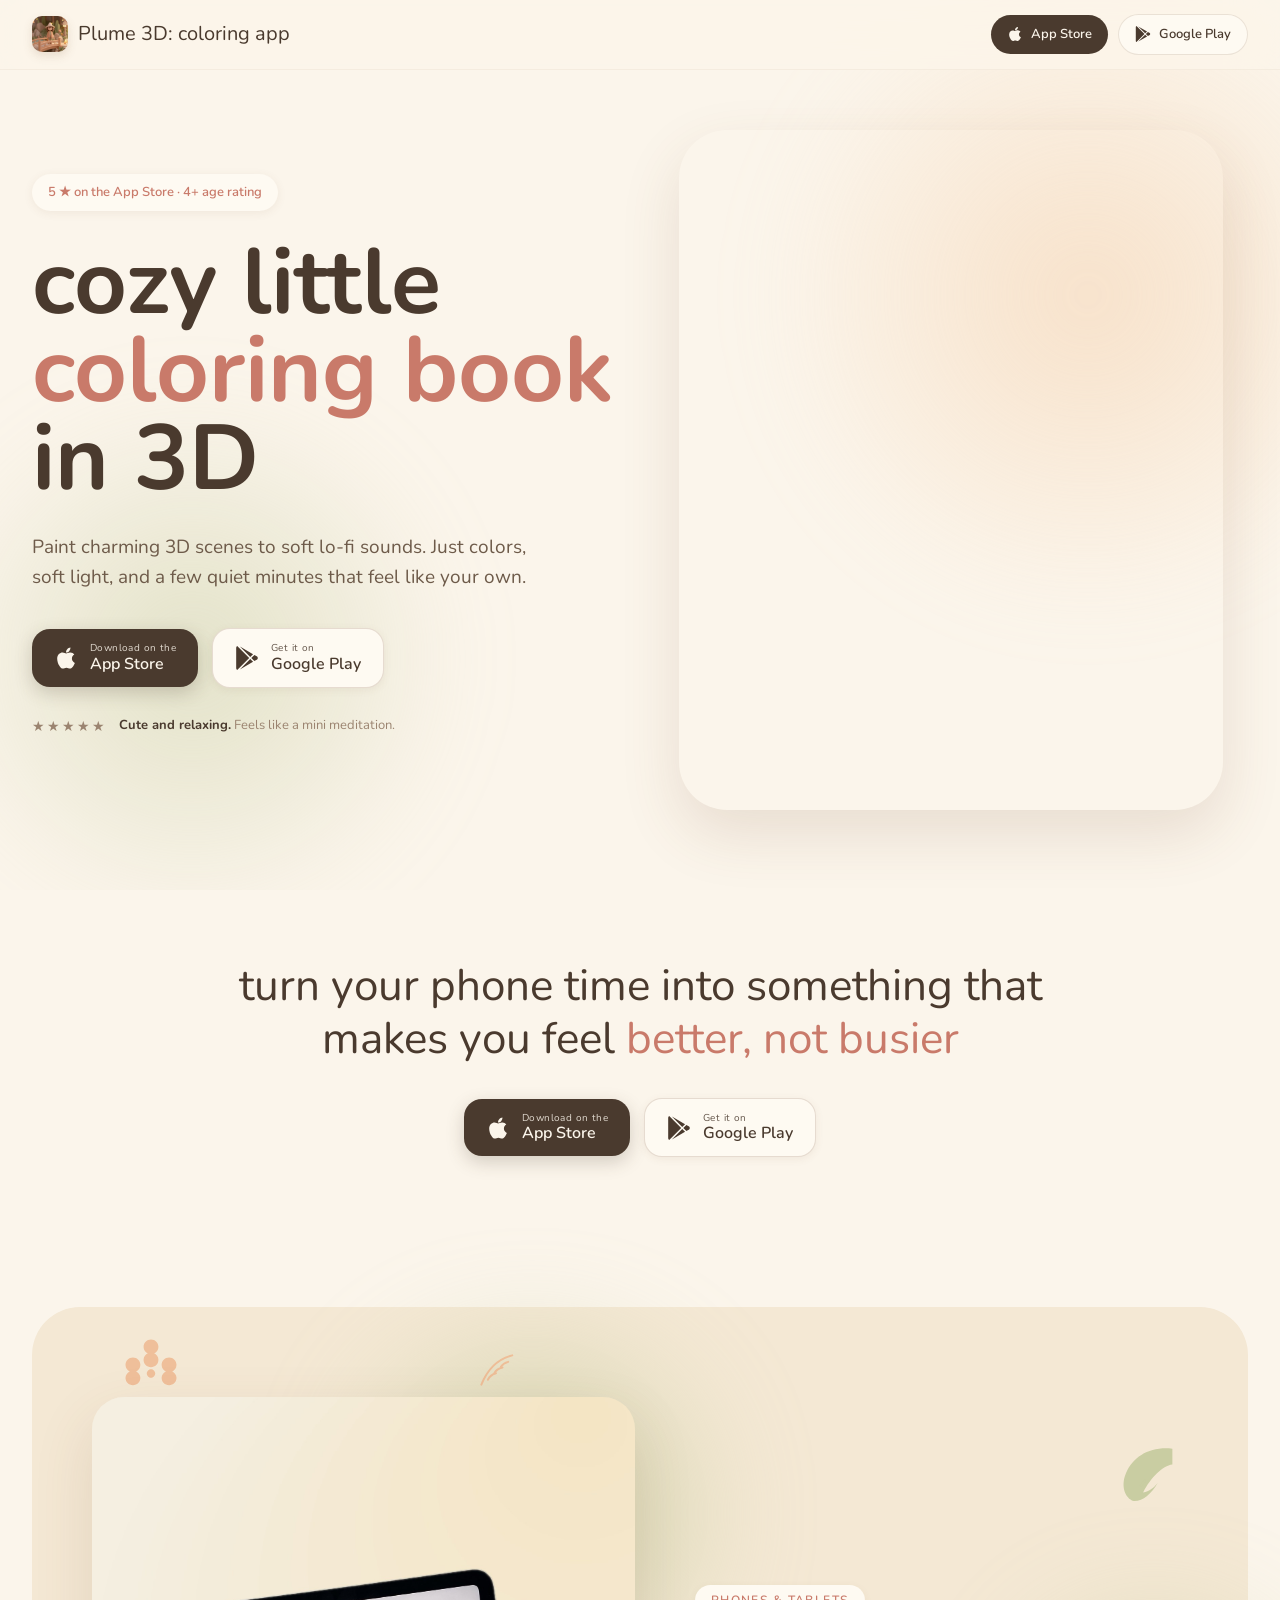
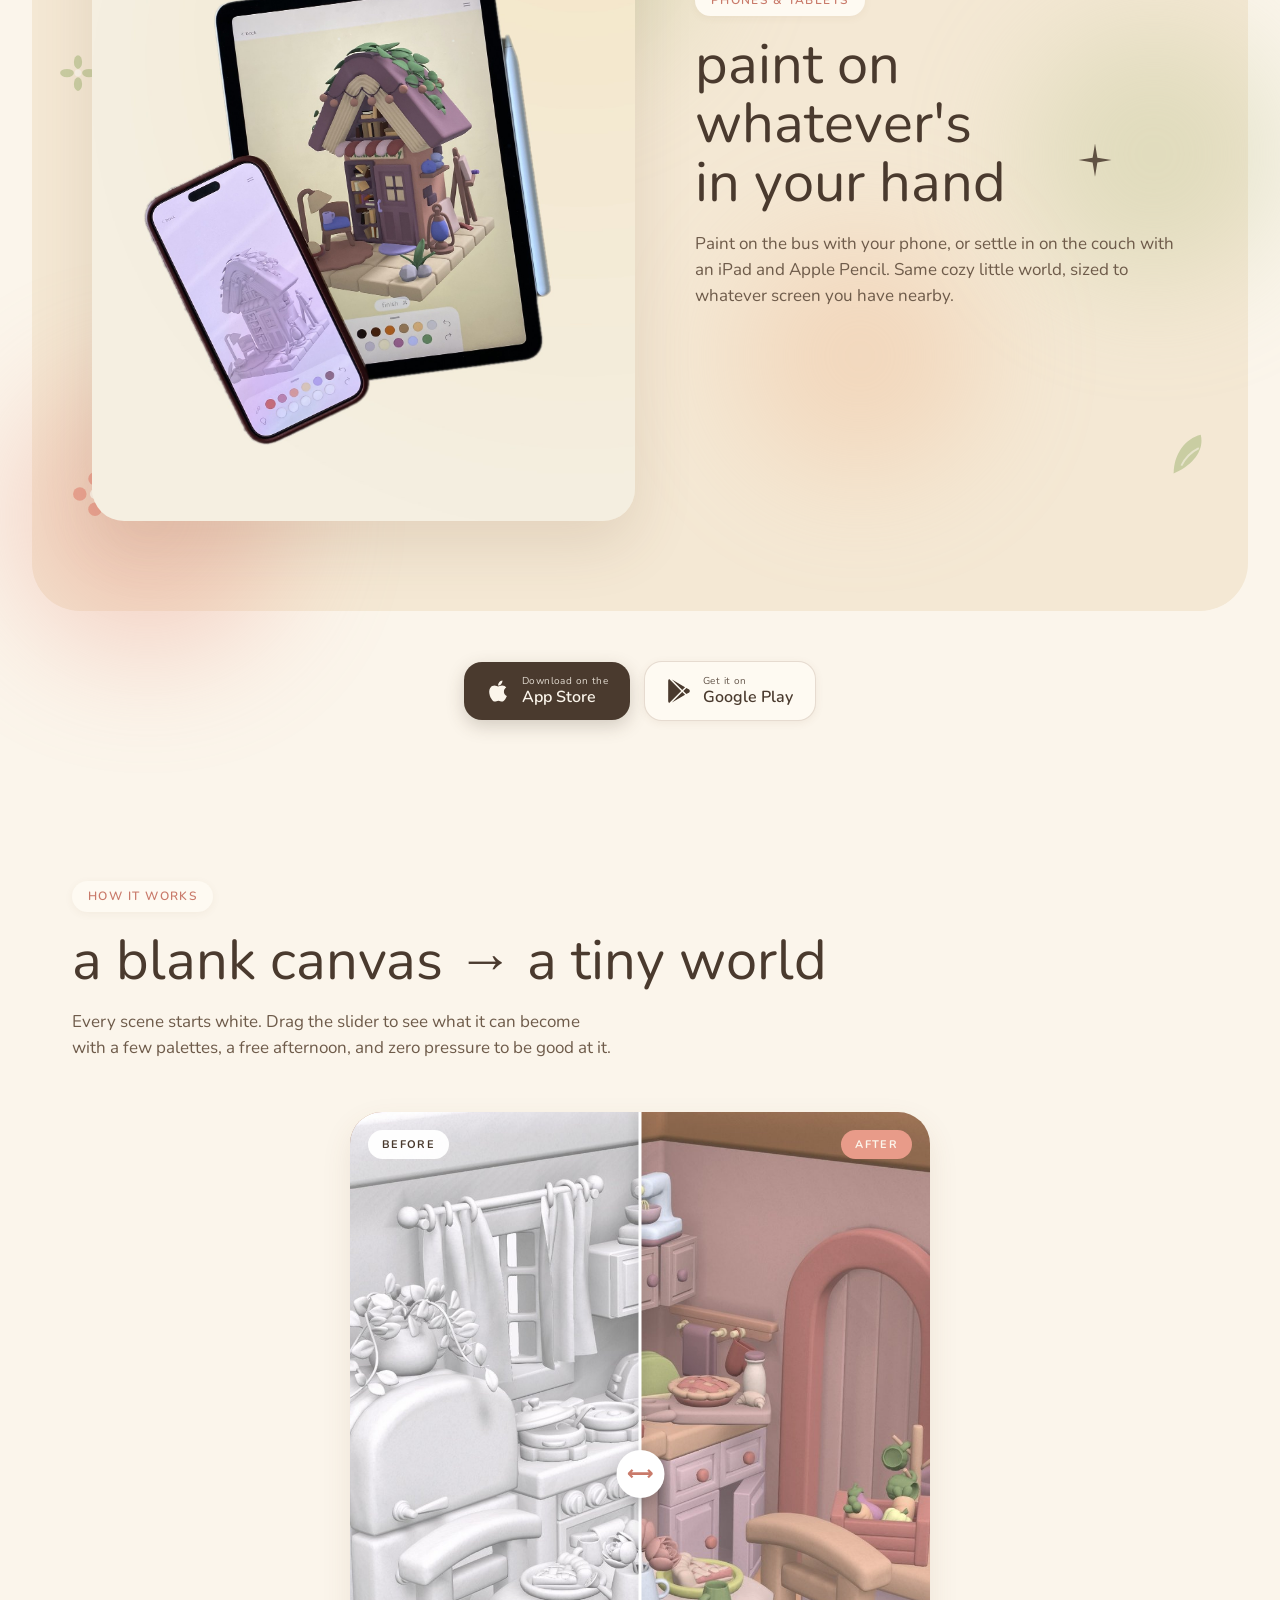
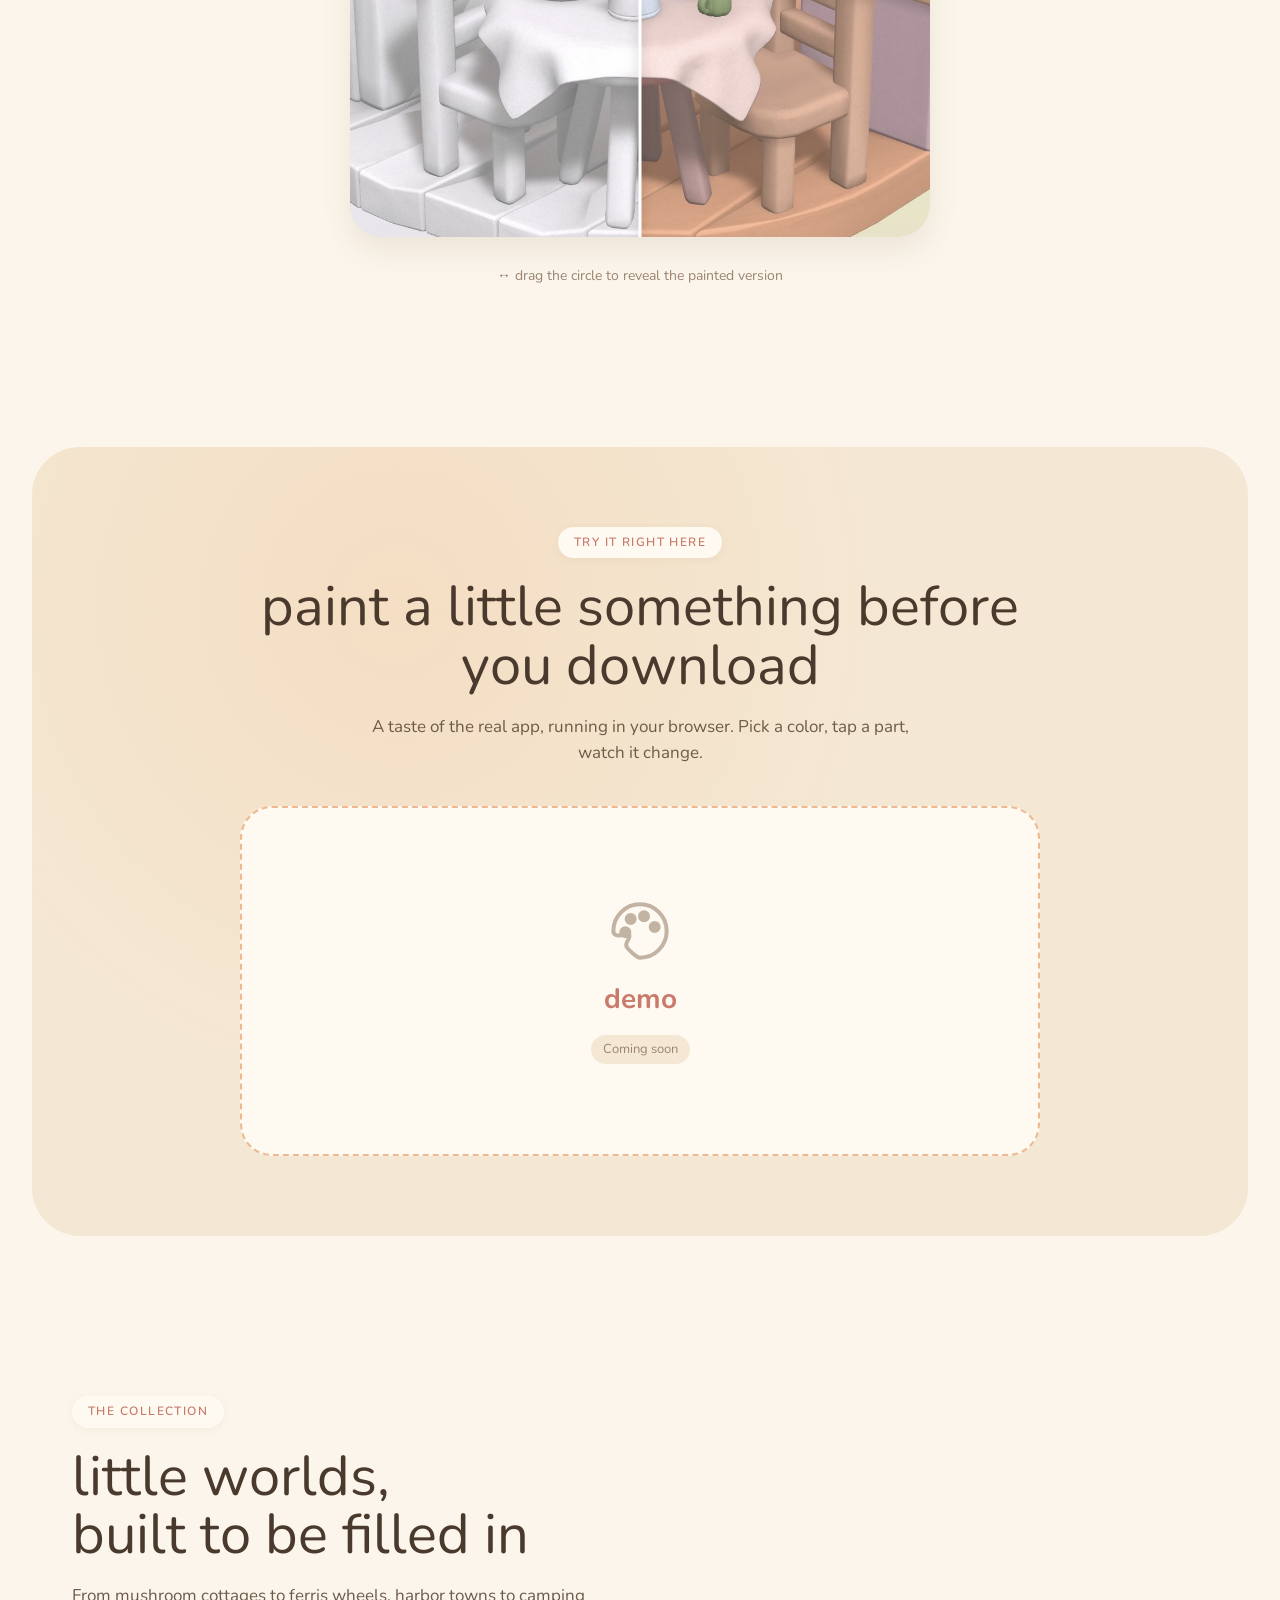
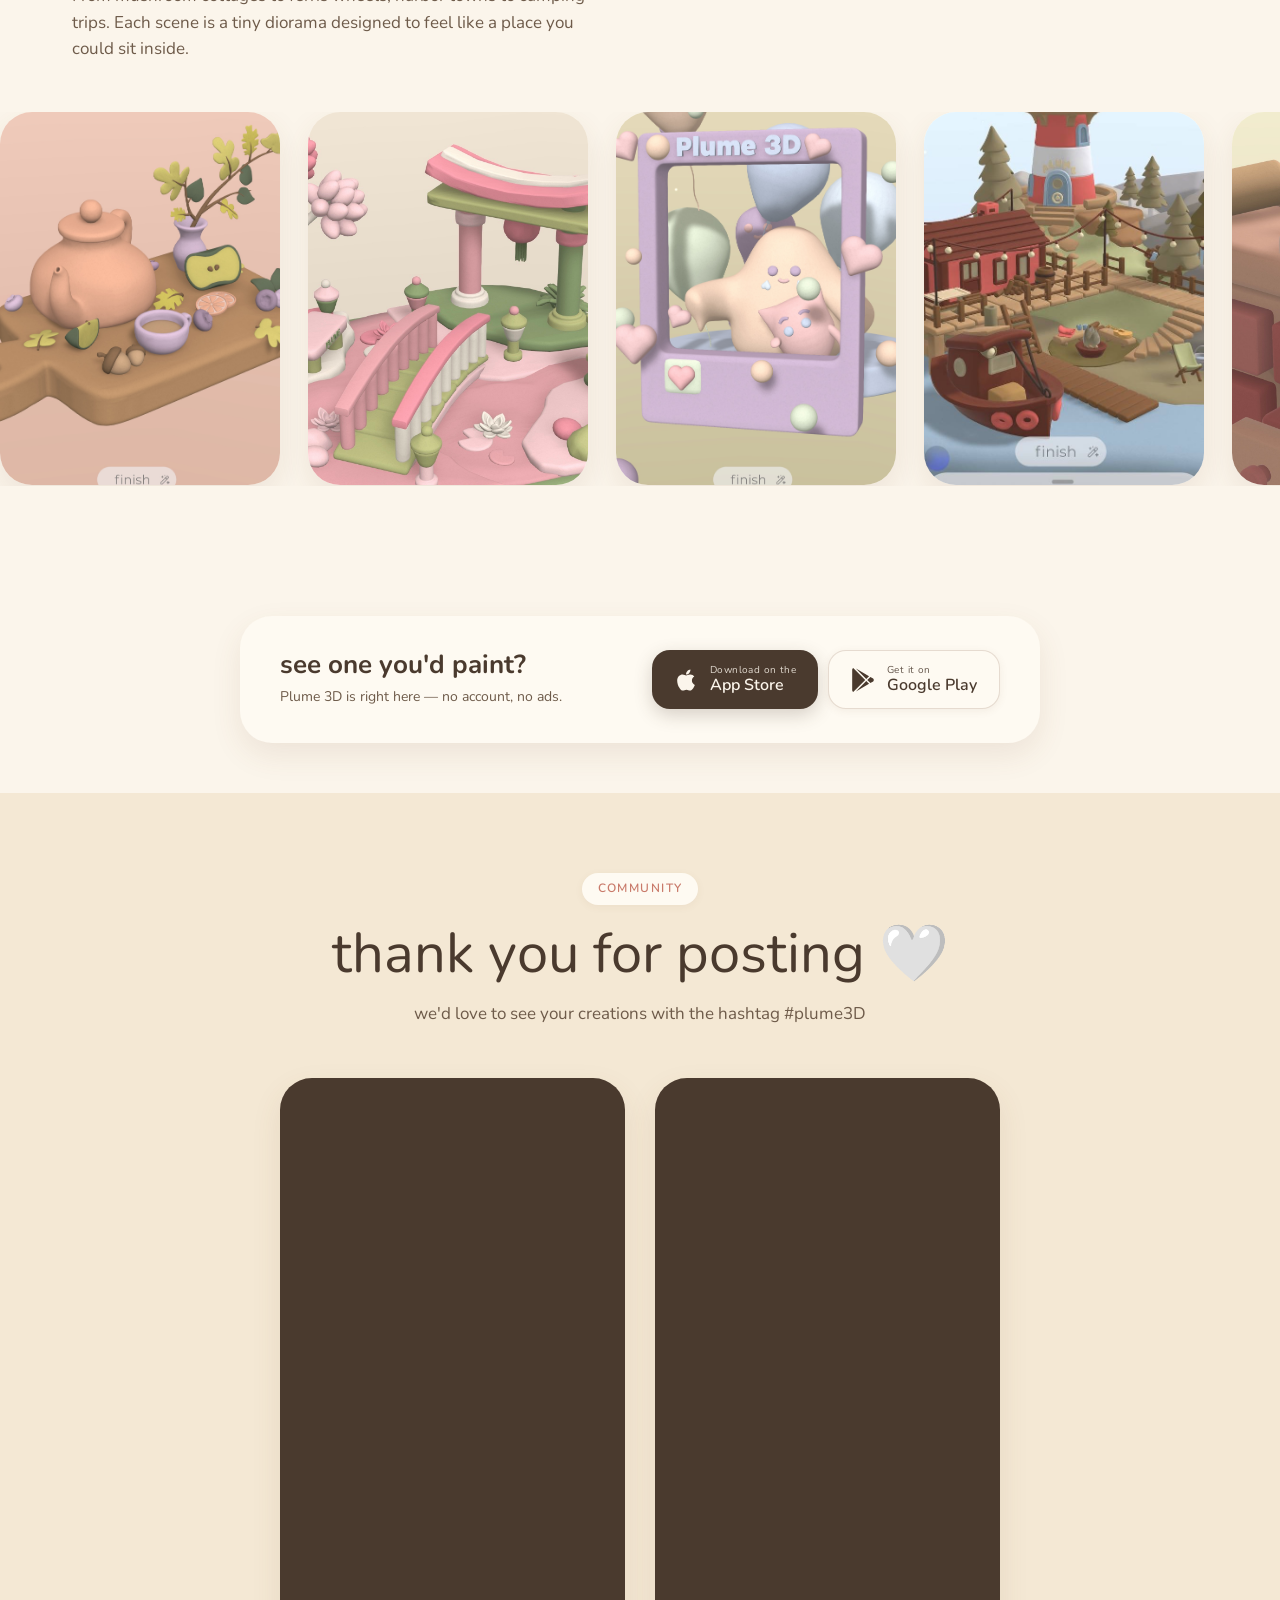
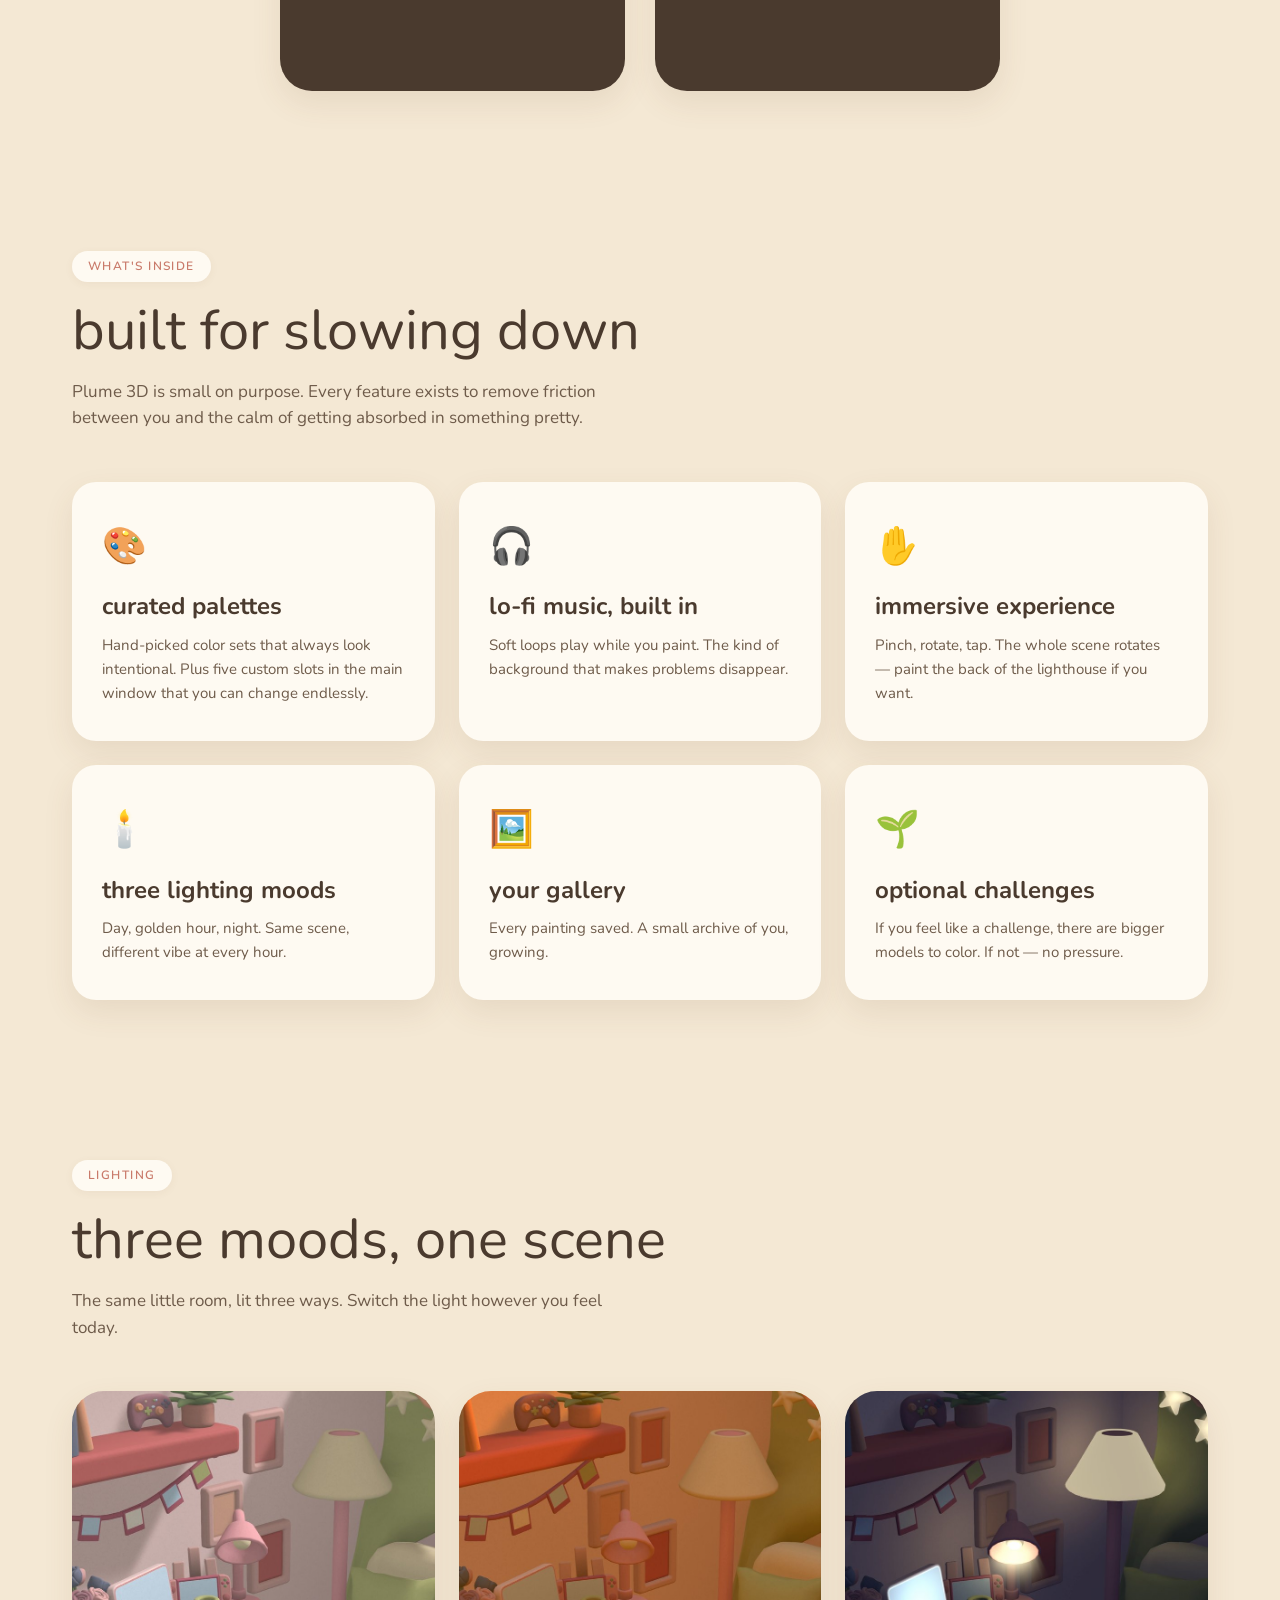
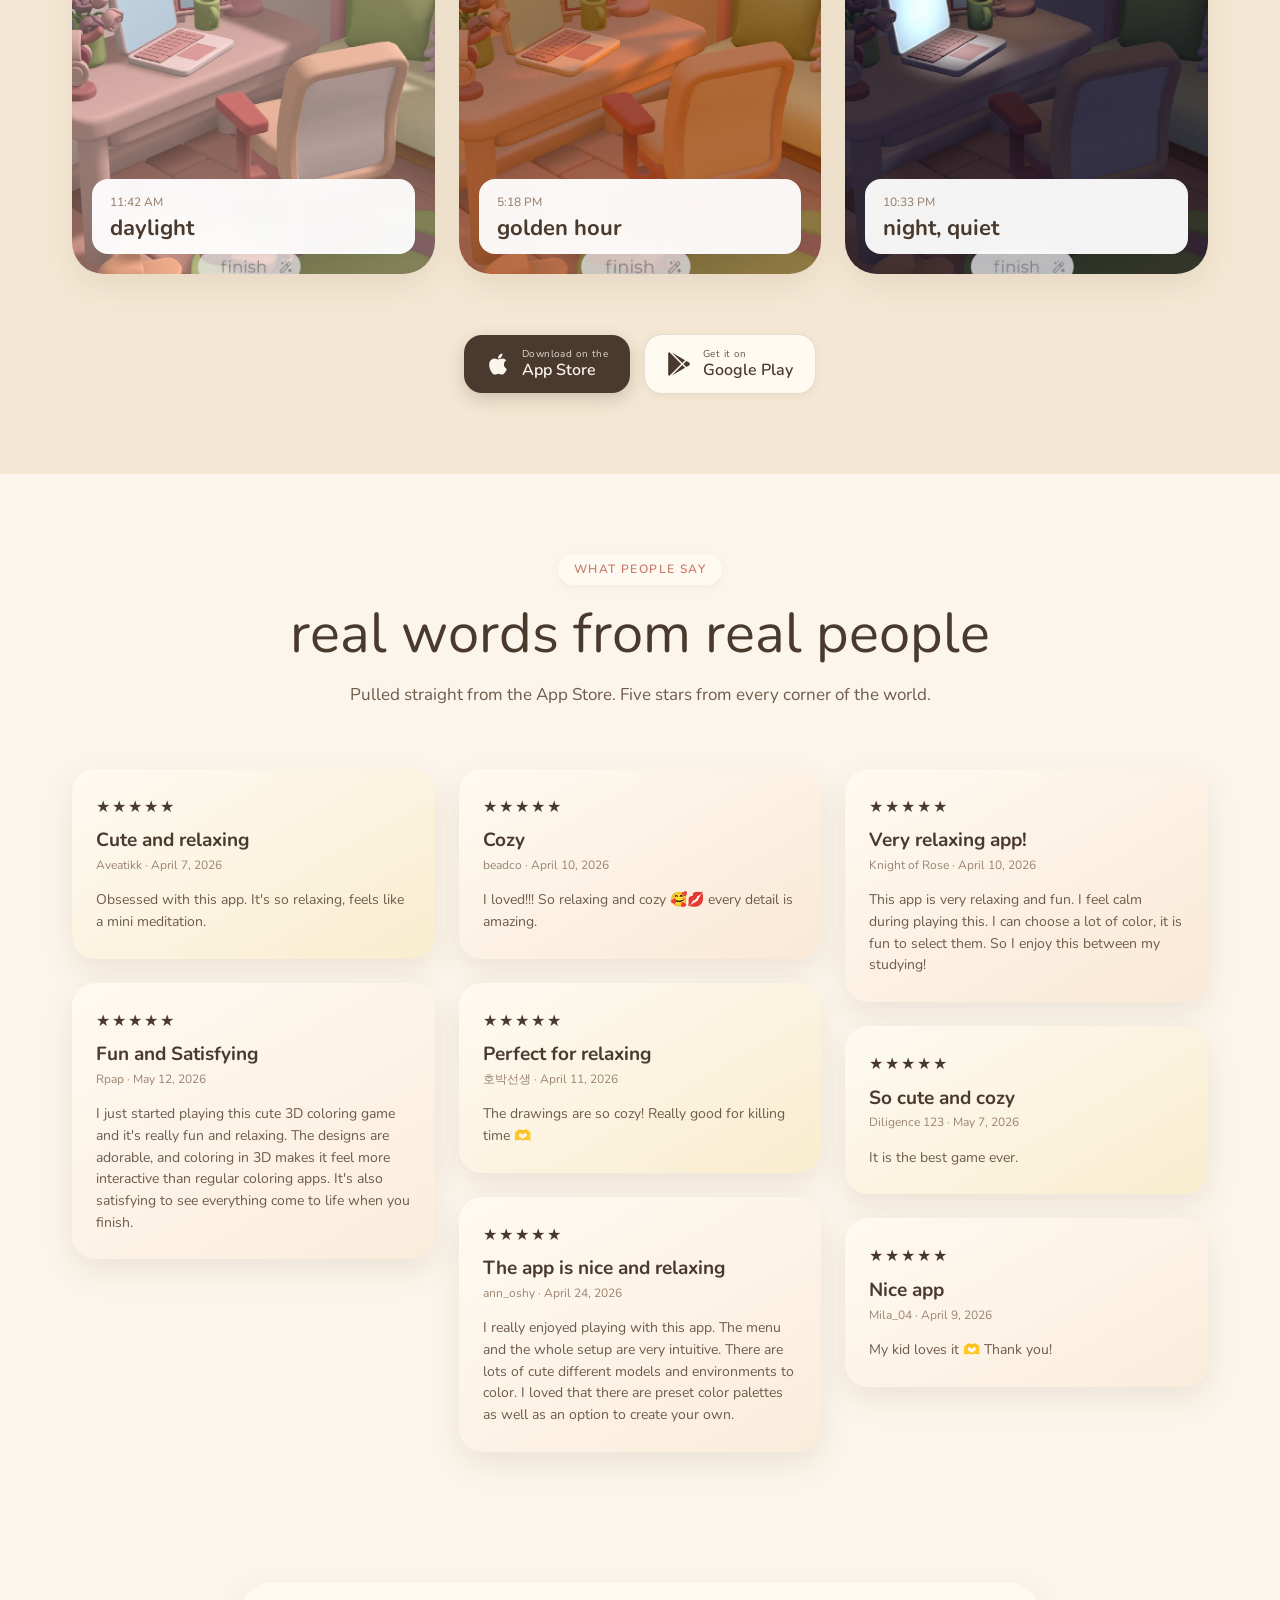
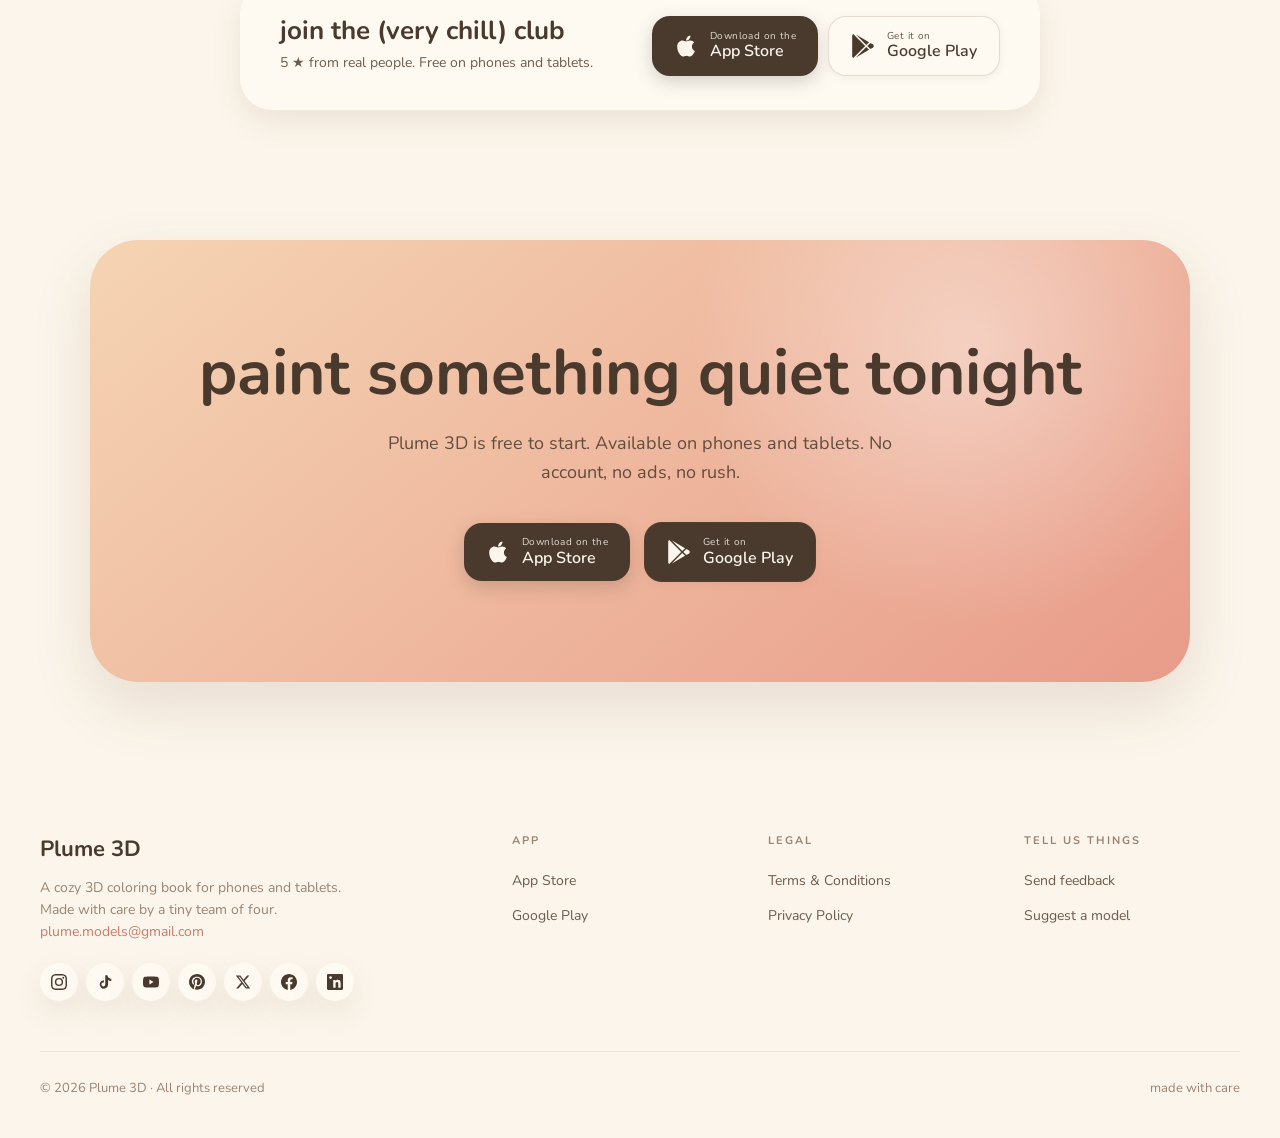
==== index.html @ 576a880d "Add files via upload first commit" ====
<!DOCTYPE html>
<html lang="en">
<head>
<meta charset="UTF-8">
<meta name="viewport" content="width=device-width, initial-scale=1.0">
<title>Plume 3D — a cozy 3D coloring book</title>
<meta name="description" content="A cozy coloring book where you paint charming 3D scenes to calming lo-fi sounds. On iPhone and iPad. No stress, just colors.">
<meta property="og:title" content="Plume 3D — a cozy 3D coloring book">
<meta property="og:description" content="Paint charming 3D scenes to calming lo-fi sounds. No stress, just colors.">
<meta property="og:image" content="images/hero-ipad-beach.jpg">
<link rel="icon" type="image/jpeg" href="images/app-icon.jpg">
<link rel="preconnect" href="https://fonts.googleapis.com">
<link rel="preconnect" href="https://fonts.gstatic.com" crossorigin>
<link href="https://fonts.googleapis.com/css2?family=Nunito:wght@300;400;500;600;700&display=swap" rel="stylesheet">
<style>
  /* ============================
     PLUME 3D — cozy, warm, soft
     ============================ */
  @font-face {
    font-family: 'PlumeFont';
    src: url('fonts/PlumeFont-Regular.woff2') format('woff2'),
         url('fonts/PlumeFont-Regular.otf') format('opentype');
    font-weight: normal;
    font-style: normal;
    font-display: swap;
  }

  :root {
    /* tone is cozy / warm / soft / never severe */
    --cream:       #FBF5EB;   /* page background */
    --cream-deep:  #F4E8D4;   /* section alt */
    --paper:       #FEFAF2;   /* card surface */
    --peach-soft:  #F5D4B3;   /* warm accent */
    --peach:       #EFB890;
    --rose:        #E89B89;   /* primary accent (replaces black) */
    --rose-deep:   #C97A6A;
    --sage:        #C2C99A;   /* sage green accent */
    --sage-deep:   #969E6E;
    --butter:      #F2DA9A;
    --lavender:    #D8C8E3;
    --ink-warm:    #4A3A2E;   /* primary text — warm brown, not black */
    --ink-soft:    #6E5B4A;   /* secondary text */
    --ink-muted:  #9B8470;    /* tertiary */
    --shadow:     0 12px 30px rgba(120, 80, 50, 0.10);
    --shadow-lg:  0 24px 60px rgba(120, 80, 50, 0.14);
    --radius-sm:  16px;
    --radius-md:  24px;
    --radius-lg:  32px;
    --radius-xl:  48px;
  }

  * { margin: 0; padding: 0; box-sizing: border-box; }
  html { scroll-behavior: smooth; }
  body {
    font-family: 'Nunito', -apple-system, sans-serif;
    background: var(--cream);
    color: var(--ink-warm);
    line-height: 1.6;
    font-weight: 400;
    overflow-x: hidden;
    -webkit-font-smoothing: antialiased;
  }
  a { color: inherit; }
  img { display: block; }

  /* Plume font for big display headlines only — it's a heavy, hand-drawn marker style.
     We do NOT use it for body text. */
  .plume-font {
    font-family: 'PlumeFont', 'Nunito', sans-serif;
    letter-spacing: 0.01em;
  }

  /* Section helpers */
  .container { max-width: 1200px; margin: 0 auto; padding: 0 32px; }
  .section { padding: 80px 0; position: relative; }
  .section-tag {
    display: inline-block;
    background: var(--paper);
    color: var(--rose-deep);
    padding: 6px 16px;
    border-radius: 100px;
    font-size: 12px;
    letter-spacing: 0.12em;
    text-transform: uppercase;
    font-weight: 600;
    margin-bottom: 20px;
    box-shadow: 0 2px 8px rgba(120, 80, 50, 0.06);
  }
  .section-title {
    font-family: 'PlumeFont', 'Nunito', sans-serif;
    font-weight: normal;
    font-size: clamp(34px, 4.6vw, 56px);
    line-height: 1.05;
    color: var(--ink-warm);
    margin-bottom: 18px;
    max-width: 760px;
  }
  .section-body {
    font-size: 17px;
    color: var(--ink-soft);
    max-width: 540px;
    line-height: 1.55;
  }
  .section-head { margin-bottom: 50px; }

  /* ============================
     NAVBAR — small, soft, friendly
     ============================ */
  nav {
    position: fixed; top: 0; left: 0; right: 0;
    z-index: 100;
    padding: 14px 32px;
    display: flex; justify-content: space-between; align-items: center;
    backdrop-filter: blur(24px) saturate(150%);
    -webkit-backdrop-filter: blur(24px) saturate(150%);
    background: rgba(251, 245, 235, 0.78);
    border-bottom: 1px solid rgba(120, 80, 50, 0.06);
  }
  .logo {
    display: flex; align-items: center; gap: 10px;
    text-decoration: none;
    color: var(--ink-warm);
  }
  .logo-icon {
    width: 36px; height: 36px;
    border-radius: 10px;
    overflow: hidden;
    box-shadow: 0 4px 10px rgba(120, 80, 50, 0.15);
    flex-shrink: 0;
  }
  .logo-icon img { width: 100%; height: 100%; object-fit: cover; }
  .logo-text {
    font-family: 'PlumeFont', 'Nunito', sans-serif;
    font-size: 20px;
    line-height: 1;
  }
  .nav-stores {
    display: flex; gap: 10px; align-items: center;
  }
  .nav-store {
    display: flex; align-items: center; gap: 8px;
    padding: 9px 16px;
    border-radius: 100px;
    text-decoration: none;
    font-size: 13px;
    font-weight: 600;
    transition: transform 0.2s, box-shadow 0.2s;
  }
  .nav-store svg { width: 16px; height: 16px; flex-shrink: 0; }
  .nav-store-apple {
    background: var(--ink-warm);
    color: var(--cream);
  }
  .nav-store-apple:hover { transform: translateY(-1px); box-shadow: 0 6px 16px rgba(74, 58, 46, 0.25); }
  .nav-store-google {
    background: var(--paper);
    color: var(--ink-warm);
    border: 1px solid rgba(120, 80, 50, 0.15);
  }
  .nav-store-google:hover { transform: translateY(-1px); box-shadow: 0 6px 16px rgba(120, 80, 50, 0.18); }
  @media (max-width: 700px) {
    .nav-store span { display: none; }
    .nav-store { padding: 9px 12px; }
  }

  /* ============================
     HERO — lifestyle photo + video + tagline
     ============================ */
  .hero {
    padding: 130px 32px 80px;
    position: relative;
    overflow: hidden;
  }
  .hero::before {
    content: '';
    position: absolute;
    top: -10%; right: -15%;
    width: 60%; aspect-ratio: 1;
    background: radial-gradient(circle, var(--peach-soft) 0%, transparent 60%);
    filter: blur(40px);
    z-index: 0;
    opacity: 0.6;
  }
  .hero::after {
    content: '';
    position: absolute;
    bottom: -10%; left: -10%;
    width: 50%; aspect-ratio: 1;
    background: radial-gradient(circle, rgba(194, 201, 154, 0.45) 0%, transparent 60%);
    filter: blur(40px);
    z-index: 0;
  }
  .hero-grid {
    max-width: 1280px;
    margin: 0 auto;
    display: grid;
    grid-template-columns: 1.05fr 1fr;
    gap: 50px;
    align-items: center;
    position: relative;
    z-index: 2;
  }
  .hero-eyebrow {
    display: inline-flex; align-items: center; gap: 8px;
    background: var(--paper);
    padding: 8px 16px;
    border-radius: 100px;
    font-size: 13px;
    font-weight: 600;
    color: var(--rose-deep);
    margin-bottom: 28px;
    box-shadow: 0 2px 10px rgba(120, 80, 50, 0.08);
  }
  .hero-eyebrow .dot {
    width: 7px; height: 7px;
    background: var(--sage);
    border-radius: 50%;
    animation: pulse 2s ease-in-out infinite;
  }
  @keyframes pulse {
    0%, 100% { transform: scale(1); opacity: 1; }
    50% { transform: scale(1.4); opacity: 0.5; }
  }

  h1.hero-title {
    font-family: 'PlumeFont', 'Nunito', sans-serif;
    font-size: clamp(48px, 7.5vw, 92px);
    line-height: 0.96;
    color: var(--ink-warm);
    margin-bottom: 28px;
  }
  h1.hero-title .accent {
    color: var(--rose-deep);
  }

  .hero-sub {
    font-size: 19px;
    line-height: 1.6;
    color: var(--ink-soft);
    max-width: 500px;
    margin-bottom: 36px;
  }

  .cta-row {
    display: flex;
    gap: 14px;
    flex-wrap: wrap;
    align-items: center;
  }
  .btn-store {
    display: inline-flex; align-items: center; gap: 12px;
    background: var(--ink-warm);
    color: var(--cream);
    padding: 14px 22px;
    border-radius: 18px;
    text-decoration: none;
    transition: transform 0.2s, box-shadow 0.2s;
    box-shadow: 0 6px 18px rgba(74, 58, 46, 0.22);
  }
  .btn-store:hover { transform: translateY(-2px); box-shadow: 0 10px 24px rgba(74, 58, 46, 0.3); }
  .btn-store.btn-store-google {
    background: var(--paper);
    color: var(--ink-warm);
    border: 1px solid rgba(120, 80, 50, 0.18);
    box-shadow: 0 2px 8px rgba(120, 80, 50, 0.08);
  }
  .btn-store.btn-store-google:hover { box-shadow: 0 10px 24px rgba(120, 80, 50, 0.18); }



  .btn-store svg { width: 24px; height: 24px; flex-shrink: 0; }
  .btn-store-text { display: flex; flex-direction: column; line-height: 1.15; text-align: left; }
  .btn-store-text small { font-size: 10px; opacity: 0.85; letter-spacing: 0.04em; }
  .btn-store-text strong { font-size: 16px; font-weight: 600; }

  .hero-reviews-rotator {
    margin-top: 28px;
    position: relative;
    min-height: 50px;
  }
  .hero-review-slide {
    position: absolute;
    top: 0; left: 0; right: 0;
    display: flex; gap: 12px; align-items: flex-start; flex-wrap: wrap;
    font-size: 13px;
    color: var(--ink-muted);
    line-height: 1.5;
    opacity: 0;
    transform: translateY(8px);
    transition: opacity 0.6s ease, transform 0.6s ease;
    pointer-events: none;
  }
  .hero-review-slide.active {
    opacity: 1;
    transform: translateY(0);
    pointer-events: auto;
  }
  .hero-stars { color: var(--peach-deep); font-size: 14px; letter-spacing: 2px; flex-shrink: 0; }
  .hero-review-slide strong { color: var(--ink-warm); }

  /* Hero visual — full video */
  .hero-visual {
    position: relative;
    aspect-ratio: 4/5;
    max-height: 680px;
    border-radius: var(--radius-xl);
    overflow: hidden;
    box-shadow: var(--shadow-lg);
    animation: float-soft 6s ease-in-out infinite;
  }
  .hero-visual img,
  .hero-visual video.hero-video-main {
    width: 100%; height: 100%;
    object-fit: cover;
    display: block;
  }
  @keyframes float-soft {
    0%, 100% { transform: translateY(0) rotate(0deg); }
    50% { transform: translateY(-8px) rotate(-0.4deg); }
  }

  /* Floating video badge over hero */
  .hero-video-float {
    position: absolute;
    bottom: -40px;
    left: -50px;
    width: 200px;
    aspect-ratio: 9/16;
    border-radius: 32px;
    overflow: hidden;
    box-shadow: var(--shadow-lg), 0 0 0 8px var(--cream);
    background: var(--ink-warm);
    z-index: 3;
    animation: float-soft 7s ease-in-out infinite reverse;
  }
  .hero-video-float video {
    width: 100%; height: 100%;
    object-fit: cover;
  }
  .hero-video-tag {
    position: absolute;
    top: -20px; right: -20px;
    background: var(--rose);
    color: var(--cream);
    padding: 8px 14px;
    border-radius: 100px;
    font-size: 11px;
    font-weight: 700;
    letter-spacing: 0.08em;
    text-transform: uppercase;
    z-index: 4;
    box-shadow: 0 6px 16px rgba(232, 155, 137, 0.4);
    animation: wiggle 4s ease-in-out infinite;
  }
  @keyframes wiggle {
    0%, 100% { transform: rotate(-3deg); }
    50% { transform: rotate(3deg); }
  }

  /* ============================
     TAGLINE STRIP — soft pill
     ============================ */
  .tagline-strip {
    padding: 70px 32px;
    text-align: center;
    background: var(--cream);
  }
  .tagline-strip p {
    font-family: 'PlumeFont', 'Nunito', sans-serif;
    font-size: clamp(26px, 3.6vw, 44px);
    line-height: 1.2;
    max-width: 950px;
    margin: 0 auto;
    color: var(--ink-warm);
  }
  .tagline-strip p .accent { color: var(--rose-deep); }

  /* ============================
     LIFESTYLE / Two devices section
     ============================ */
  .devices {
    background: var(--cream-deep);
    border-radius: var(--radius-xl);
    margin: 0 32px;
    padding: 90px 60px;
    display: grid;
    grid-template-columns: 1.1fr 1fr;
    gap: 60px;
    align-items: center;
    position: relative;
    overflow: visible;
  }
  .devices-photo { aspect-ratio: 3/4; border-radius: var(--radius-lg); overflow: hidden; box-shadow: var(--shadow-lg); position: relative; z-index: 2; }
  .devices-photo img { width: 100%; height: 100%; object-fit: cover; }
  /* Text column also above blobs */
  .devices > div:not(.devices-photo) { position: relative; z-index: 2; }
  /* Decorative doodles around the devices section */
  .devices-section { position: relative; }
  .doodle {
    position: absolute;
    pointer-events: none;
    z-index: 1;
    opacity: 0.85;
  }
  /* SVG doodles — slightly bigger now */
  .doodle-flower-1 { top: 24px; left: 7%; width: 68px; color: var(--peach); animation: float-soft 6s ease-in-out infinite; }
  .doodle-leaf-1 { top: 14%; right: 5%; width: 78px; color: var(--sage); animation: float-soft 7s ease-in-out infinite reverse; }
  .doodle-flower-2 { bottom: 10%; left: 3%; width: 54px; color: var(--rose); animation: float-soft 8s ease-in-out infinite; }
  .doodle-sparkle-1 { top: 48%; right: 11%; width: 38px; color: var(--peach-deep); animation: float-soft 5s ease-in-out infinite; }
  .doodle-leaf-2 { bottom: 14%; right: 2%; width: 62px; color: var(--sage); animation: float-soft 6.5s ease-in-out infinite reverse; }
  /* Extra doodles */
  .doodle-sparkle-2 { top: 70%; left: 16%; width: 30px; color: var(--rose-deep); animation: float-soft 6.5s ease-in-out infinite reverse; }
  .doodle-flower-3 { top: 38%; left: 2%; width: 44px; color: var(--sage); animation: float-soft 7.5s ease-in-out infinite; }
  .doodle-leaf-3 { top: 4%; left: 36%; width: 52px; color: var(--peach); animation: float-soft 8.5s ease-in-out infinite reverse; }
  /* Soft blurred color blobs — sage + terracotta */
  .blob {
    position: absolute;
    pointer-events: none;
    z-index: 0;
    border-radius: 50%;
    filter: blur(60px);
    opacity: 0.45;
  }
  .blob-sage-1 { top: 5%; left: 28%; width: 320px; height: 320px; background: var(--sage); opacity: 0.5; }
  .blob-terracotta-1 { bottom: -5%; left: -2%; width: 280px; height: 280px; background: var(--rose); opacity: 0.4; }
  .blob-sage-2 { top: 35%; right: -3%; width: 260px; height: 260px; background: var(--sage); opacity: 0.4; }
  .blob-peach-1 { bottom: 15%; right: 22%; width: 240px; height: 240px; background: var(--peach); opacity: 0.35; }
  @media (max-width: 700px) {
    .doodle-flower-1 { width: 42px; }
    .doodle-leaf-1 { width: 50px; }
    .doodle-flower-2 { width: 34px; }
    .doodle-sparkle-1 { width: 26px; }
    .doodle-leaf-2 { width: 40px; }
    .doodle-sparkle-2, .doodle-flower-3, .doodle-leaf-3 { width: 30px; }
    .blob { filter: blur(40px); }
    .blob-sage-1, .blob-terracotta-1, .blob-sage-2, .blob-peach-1 { width: 180px; height: 180px; }
  }

  /* ============================
     BEFORE / AFTER slider
     ============================ */
  .ba-section { background: var(--cream); }
  .ba-row {
    display: grid;
    grid-template-columns: 1fr 1fr;
    gap: 24px;
  }
  .ba-row.ba-row-single {
    grid-template-columns: 1fr;
    max-width: 580px;
    margin: 0 auto;
  }
  .ba-card {
    position: relative;
    aspect-ratio: 4/5;
    border-radius: var(--radius-lg);
    overflow: hidden;
    background: var(--paper);
    cursor: ew-resize;
    user-select: none;
    box-shadow: var(--shadow);
  }
  .ba-card > img {
    position: absolute; inset: 0;
    width: 100%; height: 100%;
    object-fit: cover;
    pointer-events: none;
  }
  .ba-card .before-wrap {
    position: absolute; top: 0; left: 0; bottom: 0;
    overflow: hidden;
    width: 50%;
    will-change: width;
  }
  .ba-card .before-inner {
    position: absolute; top: 0; left: 0; height: 100%;
  }
  .ba-card .before-inner img {
    width: 100%; height: 100%;
    object-fit: cover;
  }
  .ba-tag {
    position: absolute;
    top: 18px; left: 18px;
    background: rgba(255, 255, 255, 0.96);
    color: var(--ink-warm);
    padding: 6px 14px;
    border-radius: 100px;
    font-size: 11px;
    font-weight: 700;
    letter-spacing: 0.12em;
    text-transform: uppercase;
    z-index: 3;
  }
  .ba-tag.after {
    left: auto; right: 18px;
    background: var(--rose);
    color: var(--cream);
  }
  .ba-handle {
    position: absolute;
    top: 0; bottom: 0;
    left: 50%;
    width: 3px;
    background: white;
    z-index: 4;
    transform: translateX(-50%);
    box-shadow: 0 0 12px rgba(0,0,0,0.3);
    pointer-events: none;
  }
  .ba-handle::after {
    content: '';
    position: absolute;
    top: 50%; left: 50%;
    transform: translate(-50%, -50%);
    width: 48px; height: 48px;
    background: white;
    border-radius: 50%;
    box-shadow: 0 6px 16px rgba(0,0,0,0.2);
  }
  .ba-handle::before {
    content: '⟷';
    position: absolute;
    top: 50%; left: 50%;
    transform: translate(-50%, -50%);
    z-index: 5;
    font-size: 18px;
    color: var(--rose-deep);
    font-weight: bold;
  }
  .ba-hint {
    margin-top: 28px;
    text-align: center;
    font-size: 14px;
    color: var(--ink-muted);
  }

  /* ============================
     INTERACTIVE DEMO placeholder
     ============================ */
  .demo {
    background: var(--cream-deep);
    border-radius: var(--radius-xl);
    margin: 0 32px;
    padding: 80px 60px;
    text-align: center;
    position: relative;
    overflow: hidden;
  }
  .demo::before {
    content: '';
    position: absolute;
    inset: 0;
    background: radial-gradient(circle at 30% 20%, var(--peach-soft) 0%, transparent 50%);
    opacity: 0.5;
  }
  .demo-content {
    position: relative; z-index: 2;
    max-width: 800px;
    margin: 0 auto;
  }
  .demo-placeholder {
    margin-top: 40px;
    aspect-ratio: 16/7;
    background: var(--paper);
    border: 2px dashed var(--peach);
    border-radius: var(--radius-lg);
    display: flex; align-items: center; justify-content: center;
    flex-direction: column;
    gap: 14px;
    color: var(--ink-muted);
    font-size: 15px;
    position: relative;
  }
  .demo-placeholder svg { width: 64px; height: 64px; opacity: 0.6; }
  .demo-placeholder strong {
    font-family: 'PlumeFont', 'Nunito', sans-serif;
    font-size: 28px;
    color: var(--rose-deep);
  }
  .demo-placeholder small {
    font-size: 13px;
    color: var(--ink-muted);
    background: var(--cream-deep);
    padding: 4px 12px;
    border-radius: 100px;
  }

  /* ============================
     COLLECTION marquee
     ============================ */
  .gallery { background: var(--cream); overflow: hidden; }
  .marquee-wrap {
    margin-top: 50px;
    overflow: hidden;
    cursor: grab;
    user-select: none;
    -webkit-user-select: none;
    touch-action: pan-y;
  }
  .marquee-wrap.dragging { cursor: grabbing; }
  .marquee-wrap.dragging .marquee { animation-play-state: paused; }
  .marquee {
    display: flex;
    gap: 28px;
    animation: scroll 80s linear infinite;
    width: max-content;
    will-change: transform;
  }
  .marquee.user-scrolling { animation: none; }
  .marquee-wrap:hover .marquee { animation-play-state: paused; }
  @keyframes scroll {
    from { transform: translateX(0); }
    to { transform: translateX(-50%); }
  }
  .model-card {
    width: 280px;
    aspect-ratio: 3/4;
    border-radius: var(--radius-lg);
    overflow: hidden;
    flex-shrink: 0;
    background: var(--paper);
    box-shadow: var(--shadow);
    position: relative;
    transition: transform 0.4s ease;
  }
  .model-card:hover { transform: translateY(-8px) rotate(-1deg); }
  .model-card img {
    width: 100%; height: 100%;
    object-fit: cover;
  }

  /* ============================
     FEATURES grid — light, rounded
     ============================ */
  .features { background: var(--cream-deep); }
  .feature-grid {
    display: grid;
    grid-template-columns: repeat(3, 1fr);
    gap: 24px;
  }
  .feature {
    background: var(--paper);
    padding: 36px 30px;
    border-radius: var(--radius-md);
    transition: transform 0.3s ease, box-shadow 0.3s ease;
    box-shadow: var(--shadow);
  }
  .feature:hover { transform: translateY(-4px); box-shadow: var(--shadow-lg); }
  .feature-emoji {
    font-size: 36px;
    margin-bottom: 18px;
    display: inline-block;
    animation: wiggle-soft 5s ease-in-out infinite;
  }
  .feature:nth-child(2) .feature-emoji { animation-delay: 0.3s; }
  .feature:nth-child(3) .feature-emoji { animation-delay: 0.6s; }
  .feature:nth-child(4) .feature-emoji { animation-delay: 0.9s; }
  .feature:nth-child(5) .feature-emoji { animation-delay: 1.2s; }
  .feature:nth-child(6) .feature-emoji { animation-delay: 1.5s; }
  @keyframes wiggle-soft {
    0%, 100% { transform: rotate(0deg); }
    50% { transform: rotate(8deg); }
  }
  .feature h3 {
    font-family: 'PlumeFont', 'Nunito', sans-serif;
    font-size: 24px;
    color: var(--ink-warm);
    margin-bottom: 12px;
    line-height: 1.15;
  }
  .feature p {
    color: var(--ink-soft);
    font-size: 15px;
    line-height: 1.6;
  }

  /* ============================
     MOMENTS — illustrated situations
     ============================ */
  .moments { background: var(--cream); }
  .moment-grid {
    display: grid;
    grid-template-columns: repeat(4, 1fr);
    gap: 22px;
    margin-top: 50px;
  }
  .moment {
    background: var(--paper);
    padding: 32px 24px;
    border-radius: var(--radius-md);
    text-align: center;
    box-shadow: var(--shadow);
    transition: transform 0.3s ease;
  }
  .moment:nth-child(odd) { background: linear-gradient(140deg, var(--paper), var(--peach-soft) 200%); }
  .moment:nth-child(even) { background: linear-gradient(140deg, var(--paper), var(--lavender) 250%); }
  .moment:hover { transform: translateY(-6px) rotate(1deg); }
  .moment-icon {
    font-size: 48px;
    margin-bottom: 18px;
    display: block;
  }
  .moment h4 {
    font-family: 'PlumeFont', 'Nunito', sans-serif;
    font-size: 22px;
    color: var(--ink-warm);
    margin-bottom: 8px;
  }
  .moment p {
    font-size: 14px;
    color: var(--ink-soft);
    line-height: 1.5;
  }

  /* ============================
     MOODS / three lighting modes
     ============================ */
  .moods { background: var(--cream-deep); }
  .mood-grid {
    display: grid;
    grid-template-columns: repeat(3, 1fr);
    gap: 24px;
    margin-top: 50px;
  }
  .mood {
    aspect-ratio: 3/4;
    border-radius: var(--radius-lg);
    overflow: hidden;
    position: relative;
    transition: transform 0.4s ease;
    box-shadow: var(--shadow);
  }
  .mood:hover { transform: translateY(-8px); }
  .mood img { width: 100%; height: 100%; object-fit: cover; object-position: center; display: block; }
  .mood-label {
    position: absolute;
    bottom: 20px; left: 20px; right: 20px;
    background: rgba(255, 255, 255, 0.95);
    backdrop-filter: blur(10px);
    -webkit-backdrop-filter: blur(10px);
    padding: 14px 18px;
    border-radius: var(--radius-sm);
  }
  .mood-time {
    font-size: 12px;
    color: var(--ink-muted);
    margin-bottom: 4px;
    font-weight: 500;
  }
  .mood-label h4 {
    font-family: 'PlumeFont', 'Nunito', sans-serif;
    font-size: 22px;
    line-height: 1.1;
    color: var(--ink-warm);
  }

  /* ============================
     THANK YOU FOR POSTING
     ============================ */
  .thank-you-posting { background: var(--cream-deep); }
  .posting-grid {
    display: grid;
    grid-template-columns: repeat(2, 1fr);
    gap: 30px;
    max-width: 720px;
    margin: 50px auto 0;
  }
  .posting-video {
    aspect-ratio: 9/16;
    border-radius: var(--radius-lg);
    overflow: hidden;
    background: var(--ink-warm);
    box-shadow: var(--shadow);
    transition: transform 0.3s;
  }
  .posting-video:hover { transform: translateY(-4px); }
  .posting-video video {
    width: 100%; height: 100%;
    object-fit: cover;
    display: block;
  }
  @media (max-width: 700px) {
    .posting-grid { grid-template-columns: 1fr; max-width: 400px; gap: 20px; }
  }

  /* ============================
     REVIEWS — real AppStore reviews
     ============================ */
  .reviews { background: var(--cream); }
  .reviews-head { text-align: center; margin-bottom: 60px; }
  .reviews-head .section-tag { background: var(--paper); }
  .reviews-head .section-title,
  .reviews-head .section-body { margin-left: auto; margin-right: auto; }
  .reviews-head .section-body { max-width: 600px; }

  .reviews-grid {
    column-count: 3;
    column-gap: 24px;
  }
  .review {
    break-inside: avoid;
    background: var(--paper);
    padding: 26px 24px;
    border-radius: var(--radius-md);
    margin-bottom: 24px;
    box-shadow: var(--shadow);
    transition: transform 0.3s ease;
  }
  .review:hover { transform: translateY(-4px) rotate(-0.5deg); }
  .review:nth-child(3n) { background: linear-gradient(150deg, var(--paper), var(--peach-soft) 220%); }
  .review:nth-child(3n+1) { background: linear-gradient(150deg, var(--paper), var(--butter) 250%); }
  .review:nth-child(3n+2) { background: linear-gradient(150deg, var(--paper), var(--peach-soft) 280%); }

  .review-stars {
    color: var(--peach-deep);
    font-size: 16px;
    letter-spacing: 2px;
    margin-bottom: 10px;
  }
  .review h5 {
    font-family: 'PlumeFont', 'Nunito', sans-serif;
    font-size: 19px;
    color: var(--ink-warm);
    margin-bottom: 4px;
    line-height: 1.15;
  }
  .review .review-author {
    font-size: 12px;
    color: var(--ink-muted);
    margin-bottom: 14px;
  }
  .review p {
    color: var(--ink-soft);
    font-size: 14px;
    line-height: 1.55;
  }

  /* ============================
     WALLPAPERS — placeholder cards
     ============================ */
  .wallpapers { background: var(--cream-deep); overflow: hidden; }
  .wp-grid {
    display: grid;
    grid-template-columns: repeat(4, 1fr);
    gap: 20px;
    margin-top: 50px;
  }
  .wp {
    aspect-ratio: 9/16;
    border-radius: var(--radius-md);
    background: var(--paper);
    box-shadow: var(--shadow);
    display: flex; align-items: center; justify-content: center;
    flex-direction: column; gap: 12px;
    color: var(--ink-muted);
    font-size: 13px;
    position: relative;
    overflow: hidden;
    transition: transform 0.3s ease;
  }
  .wp:hover { transform: translateY(-6px) scale(1.02); }
  .wp:nth-child(1) { background: linear-gradient(160deg, var(--peach-soft), var(--rose) 120%); }
  .wp:nth-child(2) { background: linear-gradient(160deg, var(--butter), var(--peach) 120%); }
  .wp:nth-child(3) { background: linear-gradient(160deg, var(--lavender), var(--rose) 130%); }
  .wp:nth-child(4) { background: linear-gradient(160deg, var(--sage), var(--butter) 130%); }
  .wp-label {
    position: absolute; bottom: 16px; left: 16px; right: 16px;
    background: rgba(255, 255, 255, 0.85);
    backdrop-filter: blur(8px);
    padding: 10px 14px;
    border-radius: 12px;
    text-align: center;
  }
  .wp-label strong {
    font-family: 'PlumeFont', 'Nunito', sans-serif;
    font-size: 16px;
    color: var(--ink-warm);
    display: block;
  }
  .wp-label small {
    font-size: 11px;
    color: var(--ink-muted);
  }
  .wp-soon {
    background: rgba(255, 255, 255, 0.95);
    padding: 4px 10px;
    border-radius: 100px;
    font-size: 10px;
    font-weight: 700;
    letter-spacing: 0.08em;
    text-transform: uppercase;
    color: var(--rose-deep);
    position: absolute;
    top: 14px; right: 14px;
  }

  /* ============================
     FAQ — conversational, accordion
     ============================ */
  .faq { background: var(--cream); }
  .faq-list { max-width: 800px; margin: 0 auto; }
  .faq-item {
    background: var(--paper);
    border-radius: var(--radius-md);
    margin-bottom: 14px;
    overflow: hidden;
    box-shadow: 0 4px 14px rgba(120, 80, 50, 0.06);
    transition: box-shadow 0.3s;
  }
  .faq-item[open] { box-shadow: var(--shadow); }
  .faq-item summary {
    padding: 22px 26px;
    cursor: pointer;
    font-weight: 600;
    font-size: 16px;
    color: var(--ink-warm);
    list-style: none;
    display: flex; justify-content: space-between; align-items: center;
    gap: 16px;
  }
  .faq-item summary::-webkit-details-marker { display: none; }
  .faq-item summary::after {
    content: '+';
    font-size: 24px;
    font-weight: 300;
    color: var(--rose-deep);
    line-height: 1;
    transition: transform 0.3s;
    flex-shrink: 0;
  }
  .faq-item[open] summary::after { transform: rotate(45deg); }
  .faq-answer {
    padding: 0 26px 24px;
    color: var(--ink-soft);
    font-size: 15px;
    line-height: 1.65;
  }
  .faq-answer p { margin-bottom: 8px; }

  /* ============================
     INLINE CTA — appears between sections
     ============================ */
  .inline-cta {
    background: var(--cream);
    padding: 50px 32px;
    text-align: center;
  }
  .inline-cta-content {
    max-width: 800px;
    margin: 0 auto;
    background: var(--paper);
    padding: 34px 40px;
    border-radius: var(--radius-lg);
    box-shadow: var(--shadow);
    display: flex;
    align-items: center;
    justify-content: space-between;
    gap: 30px;
    flex-wrap: wrap;
  }
  .inline-cta-text {
    flex: 1;
    min-width: 250px;
    text-align: left;
  }
  .inline-cta-text h3 {
    font-family: 'PlumeFont', 'Nunito', sans-serif;
    font-size: 26px;
    line-height: 1.1;
    color: var(--ink-warm);
    margin-bottom: 6px;
  }
  .inline-cta-text p {
    font-size: 14px;
    color: var(--ink-soft);
  }
  .inline-cta .btn-store { flex-shrink: 0; }
  .inline-cta-buttons {
    display: flex; gap: 10px; flex-wrap: wrap; flex-shrink: 0;
    justify-content: center;
  }
  @media (max-width: 700px) {
    .inline-cta-content { padding: 28px 24px; flex-direction: column; text-align: center; }
    .inline-cta-text { text-align: center; }
  }

  /* ============================
     FINAL CTA
     ============================ */
  .final-cta {
    background: var(--cream);
    text-align: center;
  }
  .final-cta-box {
    max-width: 1100px;
    margin: 0 auto;
    background: linear-gradient(140deg, var(--peach-soft) 0%, var(--rose) 100%);
    border-radius: var(--radius-xl);
    padding: 100px 60px;
    position: relative;
    overflow: hidden;
    box-shadow: var(--shadow-lg);
  }
  .final-cta-box::before {
    content: '';
    position: absolute;
    top: -50%; right: -10%;
    width: 60%; aspect-ratio: 1;
    background: radial-gradient(circle, rgba(255, 255, 255, 0.4) 0%, transparent 60%);
    border-radius: 50%;
  }
  .final-cta-content { position: relative; z-index: 2; }
  .final-cta h2 {
    font-family: 'PlumeFont', 'Nunito', sans-serif;
    font-size: clamp(38px, 5.5vw, 64px);
    line-height: 1.05;
    color: var(--ink-warm);
    margin-bottom: 22px;
  }
  .final-cta p {
    font-size: 18px;
    color: var(--ink-warm);
    opacity: 0.85;
    max-width: 520px;
    margin: 0 auto 36px;
  }
  .final-cta .btn-store {
    background: var(--ink-warm);
    color: var(--cream);
  }

  /* ============================
     FOOTER
     ============================ */
  footer {
    background: var(--cream);
    padding: 70px 32px 40px;
    color: var(--ink-soft);
  }
  .footer-grid {
    max-width: 1200px;
    margin: 0 auto 50px;
    display: grid;
    grid-template-columns: 2fr 1fr 1fr 1fr;
    gap: 40px;
  }
  .footer-brand h4 {
    font-family: 'PlumeFont', 'Nunito', sans-serif;
    font-size: 22px;
    color: var(--ink-warm);
    margin-bottom: 10px;
  }
  .footer-brand p { font-size: 14px; max-width: 320px; line-height: 1.55; color: var(--ink-muted); }
  .footer-brand a { color: var(--rose-deep); text-decoration: none; }
  .footer-col h5 {
    font-size: 11px;
    letter-spacing: 0.18em;
    text-transform: uppercase;
    color: var(--ink-muted);
    margin-bottom: 18px;
    font-weight: 700;
  }
  .footer-col ul { list-style: none; }
  .footer-col li { margin-bottom: 10px; }
  .footer-col .footer-tagline {
    font-size: 14px;
    color: var(--ink-soft);
    margin-bottom: 14px;
    line-height: 1.5;
  }
  .footer-col a {
    text-decoration: none;
    color: var(--ink-soft);
    font-size: 14px;
    transition: color 0.2s;
  }
  .footer-col a:hover { color: var(--rose-deep); }
  .social { display: flex; gap: 8px; flex-wrap: wrap; margin-top: 20px; }
  .social a {
    width: 38px; height: 38px;
    border-radius: 50%;
    background: var(--paper);
    color: var(--ink-warm);
    display: flex; align-items: center; justify-content: center;
    text-decoration: none;
    transition: transform 0.2s, background 0.2s, color 0.2s;
    box-shadow: var(--shadow);
  }
  .social a:hover { transform: translateY(-2px); background: var(--rose); color: var(--cream); }
  .social svg { width: 16px; height: 16px; }

  .footer-bottom {
    max-width: 1200px;
    margin: 0 auto;
    border-top: 1px solid rgba(120, 80, 50, 0.1);
    padding-top: 26px;
    display: flex;
    justify-content: space-between;
    flex-wrap: wrap;
    gap: 16px;
    font-size: 13px;
    color: var(--ink-muted);
  }

  /* ============================
     MOBILE
     ============================ */
  @media (max-width: 960px) {
    nav { padding: 12px 20px; }
    .container { padding: 0 20px; }
    .section { padding: 70px 0; }
    .hero { padding: 100px 20px 60px; }
    .hero-grid { grid-template-columns: 1fr; gap: 40px; }
    .hero-visual { max-height: 540px; }
    .hero-video-float { width: 140px; bottom: -25px; left: -20px; }
    .tagline-strip { padding: 50px 20px; }
    .devices { padding: 60px 30px; margin: 0 20px; grid-template-columns: 1fr; gap: 40px; }
    .ba-row { grid-template-columns: 1fr; gap: 20px; }
    .demo { padding: 60px 24px; margin: 0 20px; }
    .feature-grid { grid-template-columns: 1fr; }
    .moment-grid { grid-template-columns: 1fr 1fr; }
    .mood-grid { grid-template-columns: 1fr; }
    .reviews-grid { column-count: 1; }
    .wp-grid { grid-template-columns: 1fr 1fr; }
    .final-cta-box { padding: 70px 30px; }
    .footer-grid { grid-template-columns: 1fr; gap: 30px; }
    .model-card { width: 220px; }
  }

  /* ============================
     BACK TO TOP button
     ============================ */
  .back-to-top {
    position: fixed;
    bottom: 24px;
    right: 24px;
    width: 48px;
    height: 48px;
    border-radius: 50%;
    background: var(--rose);
    color: var(--cream);
    border: none;
    cursor: pointer;
    display: flex;
    align-items: center;
    justify-content: center;
    box-shadow: 0 6px 20px rgba(74, 58, 46, 0.22);
    opacity: 0;
    visibility: hidden;
    transform: translateY(20px) scale(0.85);
    transition: opacity 0.3s ease, transform 0.3s ease, visibility 0.3s, background 0.2s;
    z-index: 99;
  }
  .back-to-top.visible {
    opacity: 1;
    visibility: visible;
    transform: translateY(0) scale(1);
  }
  .back-to-top:hover {
    background: var(--rose-deep);
    transform: translateY(-2px) scale(1);
  }
  .back-to-top svg {
    width: 22px;
    height: 22px;
  }
  @media (max-width: 700px) {
    .back-to-top { bottom: 18px; right: 18px; width: 44px; height: 44px; }
  }
</style>
</head>
<body>

<!-- NAV -->
<nav>
  <a href="#" class="logo">
    <span class="logo-icon"><img src="images/icon_new_girl.png" alt="Plume 3D"></span>
    <span class="logo-text">Plume 3D: coloring app</span>
  </a>
  <div class="nav-stores">
    <a href="https://apps.apple.com/ca/app/plume3d-coloring-book/id6753200696" class="nav-store nav-store-apple" target="_blank" rel="noopener" aria-label="Download on the App Store">
      <svg viewBox="0 0 384 512" fill="currentColor"><path d="M318.7 268.7c-.2-36.7 16.4-64.4 50-84.8-18.8-26.9-47.2-41.7-84.7-44.6-35.5-2.8-74.3 20.7-88.5 20.7-15 0-49.4-19.7-76.4-19.7C63.3 141.2 4 184.8 4 273.5q0 39.3 14.4 81.2c12.8 36.7 59 126.7 107.2 125.2 25.2-.6 43-17.9 75.8-17.9 31.8 0 48.3 17.9 76.4 17.9 48.6-.7 90.4-82.5 102.6-119.3-65.2-30.7-61.7-90-61.7-91.9zm-56.6-164.2c27.3-32.4 24.8-61.9 24-72.5-24.1 1.4-52 16.4-67.9 34.9-17.5 19.8-27.8 44.3-25.6 71.9 26.1 2 49.9-11.4 69.5-34.3z"/></svg>
      <span>App Store</span>
    </a>
    <a href="https://play.google.com/store/apps/details?id=com.plumeplus.plume" class="nav-store nav-store-google" target="_blank" rel="noopener" aria-label="Get it on Google Play">
      <svg viewBox="0 0 512 512" fill="currentColor"><path d="M325.3 234.3 104.6 13l280.8 161.2-60.1 60.1zM47 0C34 6.8 25.3 19.2 25.3 35.3v441.3c0 16.1 8.7 28.5 21.7 35.3l256.6-256L47 0zm425.2 225.6-58.9-34.1-65.7 64.5 65.7 64.5 60.1-34.1c18-14.3 18-46.5-1.2-60.8zM104.6 499 325.3 277.7l60.1 60.1L104.6 499z"/></svg>
      <span>Google Play</span>
    </a>
  </div>
</nav>

<!-- HERO -->
<section class="hero">
  <div class="hero-grid">
    <div class="hero-content">
      <div class="hero-eyebrow">5 ★ on the App Store · 4+ age rating</div>

      <h1 class="hero-title">
        cozy little<br>
        <span class="accent">coloring book</span><br>
        in 3D
      </h1>

      <p class="hero-sub">
        Paint charming 3D scenes to soft lo-fi sounds. Just colors, soft light, and a few quiet minutes that feel like your own.
      </p>

      <div class="cta-row" id="download">
        <a href="https://apps.apple.com/ca/app/plume3d-coloring-book/id6753200696" class="btn-store" target="_blank" rel="noopener" aria-label="Download on the App Store">
          <svg viewBox="0 0 384 512" fill="currentColor"><path d="M318.7 268.7c-.2-36.7 16.4-64.4 50-84.8-18.8-26.9-47.2-41.7-84.7-44.6-35.5-2.8-74.3 20.7-88.5 20.7-15 0-49.4-19.7-76.4-19.7C63.3 141.2 4 184.8 4 273.5q0 39.3 14.4 81.2c12.8 36.7 59 126.7 107.2 125.2 25.2-.6 43-17.9 75.8-17.9 31.8 0 48.3 17.9 76.4 17.9 48.6-.7 90.4-82.5 102.6-119.3-65.2-30.7-61.7-90-61.7-91.9zm-56.6-164.2c27.3-32.4 24.8-61.9 24-72.5-24.1 1.4-52 16.4-67.9 34.9-17.5 19.8-27.8 44.3-25.6 71.9 26.1 2 49.9-11.4 69.5-34.3z"/></svg>
          <span class="btn-store-text">
            <small>Download on the</small>
            <strong>App Store</strong>
          </span>
        </a>
        <a href="https://play.google.com/store/apps/details?id=com.plumeplus.plume" class="btn-store btn-store-google" target="_blank" rel="noopener" aria-label="Get it on Google Play">
          <svg viewBox="0 0 512 512" fill="currentColor"><path d="M325.3 234.3 104.6 13l280.8 161.2-60.1 60.1zM47 0C34 6.8 25.3 19.2 25.3 35.3v441.3c0 16.1 8.7 28.5 21.7 35.3l256.6-256L47 0zm425.2 225.6-58.9-34.1-65.7 64.5 65.7 64.5 60.1-34.1c18-14.3 18-46.5-1.2-60.8zM104.6 499 325.3 277.7l60.1 60.1L104.6 499z"/></svg>
          <span class="btn-store-text">
            <small>Get it on</small>
            <strong>Google Play</strong>
          </span>
        </a>
      </div>

      <div class="hero-reviews-rotator" id="heroReviewsRotator">
        <div class="hero-review-slide active">
          <span class="hero-stars">★★★★★</span>
          <span><strong>Cute and relaxing.</strong> Feels like a mini meditation.</span>
        </div>
        <div class="hero-review-slide">
          <span class="hero-stars">★★★★★</span>
          <span><strong>Cozy.</strong> So relaxing and cozy 🥰 every detail is amazing.</span>
        </div>
        <div class="hero-review-slide">
          <span class="hero-stars">★★★★★</span>
          <span><strong>Perfect for relaxing.</strong> The drawings are so cozy! 🫶</span>
        </div>
      </div>
    </div>

    <div class="hero-visual">
      <video autoplay loop muted playsinline class="hero-video-main">
        <source src="images/draft-01.mp4" type="video/mp4">
      </video>
    </div>
  </div>
</section>

<!-- TAGLINE STRIP -->
<section class="tagline-strip">
  <p>turn your phone time into something that<br>makes you feel <span class="accent">better, not busier</span></p>
  <div class="cta-row" style="justify-content: center; margin-top: 32px;">
    <a href="https://apps.apple.com/ca/app/plume3d-coloring-book/id6753200696" class="btn-store" target="_blank" rel="noopener" aria-label="Download on the App Store">
      <svg viewBox="0 0 384 512" fill="currentColor"><path d="M318.7 268.7c-.2-36.7 16.4-64.4 50-84.8-18.8-26.9-47.2-41.7-84.7-44.6-35.5-2.8-74.3 20.7-88.5 20.7-15 0-49.4-19.7-76.4-19.7C63.3 141.2 4 184.8 4 273.5q0 39.3 14.4 81.2c12.8 36.7 59 126.7 107.2 125.2 25.2-.6 43-17.9 75.8-17.9 31.8 0 48.3 17.9 76.4 17.9 48.6-.7 90.4-82.5 102.6-119.3-65.2-30.7-61.7-90-61.7-91.9zm-56.6-164.2c27.3-32.4 24.8-61.9 24-72.5-24.1 1.4-52 16.4-67.9 34.9-17.5 19.8-27.8 44.3-25.6 71.9 26.1 2 49.9-11.4 69.5-34.3z"/></svg>
      <span class="btn-store-text"><small>Download on the</small><strong>App Store</strong></span>
    </a>
    <a href="https://play.google.com/store/apps/details?id=com.plumeplus.plume" class="btn-store btn-store-google" target="_blank" rel="noopener" aria-label="Get it on Google Play">
      <svg viewBox="0 0 512 512" fill="currentColor"><path d="M325.3 234.3 104.6 13l280.8 161.2-60.1 60.1zM47 0C34 6.8 25.3 19.2 25.3 35.3v441.3c0 16.1 8.7 28.5 21.7 35.3l256.6-256L47 0zm425.2 225.6-58.9-34.1-65.7 64.5 65.7 64.5 60.1-34.1c18-14.3 18-46.5-1.2-60.8zM104.6 499 325.3 277.7l60.1 60.1L104.6 499z"/></svg>
      <span class="btn-store-text"><small>Get it on</small><strong>Google Play</strong></span>
    </a>
  </div>
</section>

<!-- TWO DEVICES -->
<section class="section devices-section">
  <div class="devices">
    <!-- Blurred color blobs -->
    <span class="blob blob-sage-1" aria-hidden="true"></span>
    <span class="blob blob-terracotta-1" aria-hidden="true"></span>
    <span class="blob blob-sage-2" aria-hidden="true"></span>
    <span class="blob blob-peach-1" aria-hidden="true"></span>

    <!-- Decorative doodles -->
    <svg class="doodle doodle-flower-1" viewBox="0 0 64 64" fill="currentColor" aria-hidden="true">
      <path d="M32 8c-4 0-7 3-7 7 0 3 2 5 4 6-2 1-4 3-4 6 0 4 3 7 7 7s7-3 7-7c0-3-2-5-4-6 2-1 4-3 4-6 0-4-3-7-7-7zm-17 17c-4 0-7 3-7 7 0 3 2 5 4 6-2 1-4 3-4 6 0 4 3 7 7 7s7-3 7-7c0-3-2-5-4-6 2-1 4-3 4-6 0-4-3-7-7-7zm34 0c-4 0-7 3-7 7 0 3 2 5 4 6-2 1-4 3-4 6 0 4 3 7 7 7s7-3 7-7c0-3-2-5-4-6 2-1 4-3 4-6 0-4-3-7-7-7zM32 36c-2 0-4 2-4 4s2 4 4 4 4-2 4-4-2-4-4-4z"/>
    </svg>
    <svg class="doodle doodle-leaf-1" viewBox="0 0 64 64" fill="currentColor" aria-hidden="true">
      <path d="M52 12c-18-2-32 6-38 20-4 9-2 18 4 22 1 1 2 1 3 1 7 0 14-6 19-15-3 4-7 7-12 8 6-12 16-22 24-23 0-5 0-9 0-13z"/>
      <path d="M30 38c-2 1-3 3-4 5" stroke="currentColor" stroke-width="1.5" fill="none" opacity="0.5"/>
    </svg>
    <svg class="doodle doodle-flower-2" viewBox="0 0 64 64" fill="currentColor" aria-hidden="true">
      <circle cx="32" cy="14" r="8"/>
      <circle cx="50" cy="32" r="8"/>
      <circle cx="32" cy="50" r="8"/>
      <circle cx="14" cy="32" r="8"/>
      <circle cx="32" cy="32" r="6" fill="#FBF5EB"/>
    </svg>
    <svg class="doodle doodle-sparkle-1" viewBox="0 0 64 64" fill="currentColor" aria-hidden="true">
      <path d="M32 4l4 24 24 4-24 4-4 24-4-24-24-4 24-4z"/>
    </svg>
    <svg class="doodle doodle-leaf-2" viewBox="0 0 64 64" fill="currentColor" aria-hidden="true">
      <path d="M12 52c0-20 12-36 28-40 4 16-8 32-28 40z"/>
      <path d="M20 44c4-8 10-14 18-18" stroke="#FBF5EB" stroke-width="2" fill="none" opacity="0.6"/>
    </svg>
    <!-- Extra doodles -->
    <svg class="doodle doodle-sparkle-2" viewBox="0 0 64 64" fill="currentColor" aria-hidden="true">
      <path d="M32 8l3 18 18 3-18 3-3 18-3-18-18-3 18-3z"/>
      <circle cx="14" cy="14" r="3"/>
      <circle cx="50" cy="50" r="3"/>
    </svg>
    <svg class="doodle doodle-flower-3" viewBox="0 0 64 64" fill="currentColor" aria-hidden="true">
      <ellipse cx="32" cy="16" rx="6" ry="10"/>
      <ellipse cx="48" cy="32" rx="10" ry="6"/>
      <ellipse cx="32" cy="48" rx="6" ry="10"/>
      <ellipse cx="16" cy="32" rx="10" ry="6"/>
      <circle cx="32" cy="32" r="5" fill="#FBF5EB"/>
    </svg>
    <svg class="doodle doodle-leaf-3" viewBox="0 0 64 64" fill="none" stroke="currentColor" stroke-width="2.5" stroke-linecap="round" aria-hidden="true">
      <path d="M14 50c8-20 22-32 38-36"/>
      <path d="M22 44c2-4 6-7 10-8"/>
      <path d="M30 36c2-4 6-6 10-7"/>
      <path d="M38 28c2-3 5-5 9-6"/>
    </svg>

    <div class="devices-photo">
      <img src="images/lifestyle-both-devices.jpg" alt="iPhone and iPad side by side, both showing Plume 3D">
    </div>
    <div>
      <div class="section-tag">phones &amp; tablets</div>
      <h2 class="section-title">paint on whatever's<br>in your hand</h2>
      <p class="section-body" style="margin-bottom: 24px;">Paint on the bus with your phone, or settle in on the couch with an iPad and Apple Pencil. Same cozy little world, sized to whatever screen you have nearby.</p>
    </div>
  </div>
  <div class="cta-row" style="justify-content: center; margin-top: 50px;">
    <a href="https://apps.apple.com/ca/app/plume3d-coloring-book/id6753200696" class="btn-store" target="_blank" rel="noopener" aria-label="Download on the App Store">
      <svg viewBox="0 0 384 512" fill="currentColor"><path d="M318.7 268.7c-.2-36.7 16.4-64.4 50-84.8-18.8-26.9-47.2-41.7-84.7-44.6-35.5-2.8-74.3 20.7-88.5 20.7-15 0-49.4-19.7-76.4-19.7C63.3 141.2 4 184.8 4 273.5q0 39.3 14.4 81.2c12.8 36.7 59 126.7 107.2 125.2 25.2-.6 43-17.9 75.8-17.9 31.8 0 48.3 17.9 76.4 17.9 48.6-.7 90.4-82.5 102.6-119.3-65.2-30.7-61.7-90-61.7-91.9zm-56.6-164.2c27.3-32.4 24.8-61.9 24-72.5-24.1 1.4-52 16.4-67.9 34.9-17.5 19.8-27.8 44.3-25.6 71.9 26.1 2 49.9-11.4 69.5-34.3z"/></svg>
      <span class="btn-store-text"><small>Download on the</small><strong>App Store</strong></span>
    </a>
    <a href="https://play.google.com/store/apps/details?id=com.plumeplus.plume" class="btn-store btn-store-google" target="_blank" rel="noopener" aria-label="Get it on Google Play">
      <svg viewBox="0 0 512 512" fill="currentColor"><path d="M325.3 234.3 104.6 13l280.8 161.2-60.1 60.1zM47 0C34 6.8 25.3 19.2 25.3 35.3v441.3c0 16.1 8.7 28.5 21.7 35.3l256.6-256L47 0zm425.2 225.6-58.9-34.1-65.7 64.5 65.7 64.5 60.1-34.1c18-14.3 18-46.5-1.2-60.8zM104.6 499 325.3 277.7l60.1 60.1L104.6 499z"/></svg>
      <span class="btn-store-text"><small>Get it on</small><strong>Google Play</strong></span>
    </a>
  </div>
</section>

<!-- BEFORE / AFTER -->
<section class="section ba-section">
  <div class="container">
    <div class="section-head">
      <div class="section-tag">How it works</div>
      <h2 class="section-title">a blank canvas → a tiny world</h2>
      <p class="section-body">Every scene starts white. Drag the slider to see what it can become with a few palettes, a free afternoon, and zero pressure to be good at it.</p>
    </div>
    <div class="ba-row ba-row-single">
      <div class="ba-card" data-ba>
        <img src="images/color-kitchen.jpg" alt="A pink kitchen scene, fully colored">
        <div class="before-wrap"><div class="before-inner"><img src="images/white-kitchen.jpg" alt="The same kitchen, blank"></div></div>
        <div class="ba-tag">Before</div>
        <div class="ba-tag after">After</div>
        <div class="ba-handle"></div>
      </div>
    </div>
    <p class="ba-hint">↔ drag the circle to reveal the painted version</p>
  </div>
</section>

<!-- INTERACTIVE DEMO PLACEHOLDER -->
<section class="section">
  <div class="demo">
    <div class="demo-content">
      <div class="section-tag" style="background: var(--paper);">Try it right here</div>
      <h2 class="section-title" style="margin-left: auto; margin-right: auto; text-align: center;">paint a little something before you download</h2>
      <p class="section-body" style="margin-left: auto; margin-right: auto; text-align: center;">A taste of the real app, running in your browser. Pick a color, tap a part, watch it change.</p>

      <div class="demo-placeholder">
        <svg viewBox="0 0 24 24" fill="none" stroke="currentColor" stroke-width="1.5">
          <circle cx="13.5" cy="6.5" r="1.5" fill="currentColor"/>
          <circle cx="17.5" cy="10.5" r="1.5" fill="currentColor"/>
          <circle cx="8.5" cy="7.5" r="1.5" fill="currentColor"/>
          <circle cx="6.5" cy="12.5" r="1.5" fill="currentColor"/>
          <path d="M12 22c5.523 0 10-4.477 10-10S17.523 2 12 2 2 6.477 2 12c0 1.5 1.5 2 3 1.5s2.5-1.5 3 0c.5 1.5-2 3-1 4.5s4 4 5 4z"/>
        </svg>
        <strong>demo</strong>
        <small>Coming soon</small>
      </div>
    </div>
  </div>
</section>

<!-- COLLECTION MARQUEE -->
<section class="section gallery">
  <div class="container">
    <div class="section-head">
      <div class="section-tag">The collection</div>
      <h2 class="section-title">little worlds,<br>built to be filled in</h2>
      <p class="section-body">From mushroom cottages to ferris wheels, harbor towns to camping trips. Each scene is a tiny diorama designed to feel like a place you could sit inside.</p>
    </div>
  </div>
  <div class="marquee-wrap" id="marqueeWrap">
  <div class="marquee" id="marqueeTrack">
    <div class="model-card"><img src="images/scene-teapot.png" alt="Cozy teapot scene with leaves and acorns"></div>
    <div class="model-card"><img src="images/scene-torii-new.jpg" alt="Pink torii gates with cherry blossoms"></div>
    <div class="model-card"><img src="images/scene-photoframe.png" alt="Plume 3D photoframe with balloons"></div>
    <div class="model-card"><img src="images/scene-lighthouse.jpg" alt="Harbor scene with lighthouse and boat"></div>
    <div class="model-card"><img src="images/scene-bakery-new.jpg" alt="Bakery counter with cookies"></div>
    <div class="model-card"><img src="images/scene-cabin-new.jpg" alt="Cozy little cabin with leaves on the roof"></div>
    <div class="model-card"><img src="images/scene-juice.jpg" alt="Sunny juice shop scene"></div>
    <!-- duplicates for seamless loop -->
    <div class="model-card"><img src="images/scene-teapot.png" alt=""></div>
    <div class="model-card"><img src="images/scene-torii-new.jpg" alt=""></div>
    <div class="model-card"><img src="images/scene-photoframe.png" alt=""></div>
    <div class="model-card"><img src="images/scene-lighthouse.jpg" alt=""></div>
    <div class="model-card"><img src="images/scene-bakery-new.jpg" alt=""></div>
    <div class="model-card"><img src="images/scene-cabin-new.jpg" alt=""></div>
    <div class="model-card"><img src="images/scene-juice.jpg" alt=""></div>
  </div>
  </div>
</section>

<!-- INLINE CTA after gallery -->
<section class="inline-cta">
  <div class="inline-cta-content">
    <div class="inline-cta-text">
      <h3>see one you'd paint?</h3>
      <p>Plume 3D is right here — no account, no ads.</p>
    </div>
    <div class="inline-cta-buttons">
      <a href="https://apps.apple.com/ca/app/plume3d-coloring-book/id6753200696" class="btn-store" target="_blank" rel="noopener">
        <svg viewBox="0 0 384 512" fill="currentColor"><path d="M318.7 268.7c-.2-36.7 16.4-64.4 50-84.8-18.8-26.9-47.2-41.7-84.7-44.6-35.5-2.8-74.3 20.7-88.5 20.7-15 0-49.4-19.7-76.4-19.7C63.3 141.2 4 184.8 4 273.5q0 39.3 14.4 81.2c12.8 36.7 59 126.7 107.2 125.2 25.2-.6 43-17.9 75.8-17.9 31.8 0 48.3 17.9 76.4 17.9 48.6-.7 90.4-82.5 102.6-119.3-65.2-30.7-61.7-90-61.7-91.9zm-56.6-164.2c27.3-32.4 24.8-61.9 24-72.5-24.1 1.4-52 16.4-67.9 34.9-17.5 19.8-27.8 44.3-25.6 71.9 26.1 2 49.9-11.4 69.5-34.3z"/></svg>
        <span class="btn-store-text"><small>Download on the</small><strong>App Store</strong></span>
      </a>
      <a href="https://play.google.com/store/apps/details?id=com.plumeplus.plume" class="btn-store btn-store-google" target="_blank" rel="noopener">
        <svg viewBox="0 0 512 512" fill="currentColor"><path d="M325.3 234.3 104.6 13l280.8 161.2-60.1 60.1zM47 0C34 6.8 25.3 19.2 25.3 35.3v441.3c0 16.1 8.7 28.5 21.7 35.3l256.6-256L47 0zm425.2 225.6-58.9-34.1-65.7 64.5 65.7 64.5 60.1-34.1c18-14.3 18-46.5-1.2-60.8zM104.6 499 325.3 277.7l60.1 60.1L104.6 499z"/></svg>
        <span class="btn-store-text"><small>Get it on</small><strong>Google Play</strong></span>
      </a>
    </div>
  </div>
</section>

<!-- THANK YOU FOR POSTING -->
<section class="section thank-you-posting">
  <div class="container">
    <div class="section-head" style="text-align: center;">
      <div class="section-tag">Community</div>
      <h2 class="section-title" style="margin-left: auto; margin-right: auto;">thank you for posting 🤍</h2>
      <p class="section-body" style="margin-left: auto; margin-right: auto;">we'd love to see your creations with the hashtag #plume3D</p>
    </div>
    <div class="posting-grid">
      <div class="posting-video">
        <video autoplay loop muted playsinline>
          <source src="images/strawberry.mp4" type="video/mp4">
        </video>
      </div>
      <div class="posting-video">
        <video autoplay loop muted playsinline>
          <source src="images/0510.mp4" type="video/mp4">
        </video>
      </div>
    </div>
  </div>
</section>

<!-- FEATURES -->
<section class="section features">
  <div class="container">
    <div class="section-head">
      <div class="section-tag">What's inside</div>
      <h2 class="section-title">built for slowing down</h2>
      <p class="section-body">Plume 3D is small on purpose. Every feature exists to remove friction between you and the calm of getting absorbed in something pretty.</p>
    </div>
    <div class="feature-grid">
      <div class="feature">
        <span class="feature-emoji">🎨</span>
        <h3>curated palettes</h3>
        <p>Hand-picked color sets that always look intentional. Plus five custom slots in the main window that you can change endlessly.</p>
      </div>
      <div class="feature">
        <span class="feature-emoji">🎧</span>
        <h3>lo-fi music, built in</h3>
        <p>Soft loops play while you paint. The kind of background that makes problems disappear.</p>
      </div>
      <div class="feature">
        <span class="feature-emoji">✋</span>
        <h3>immersive experience</h3>
        <p>Pinch, rotate, tap. The whole scene rotates — paint the back of the lighthouse if you want.</p>
      </div>
      <div class="feature">
        <span class="feature-emoji">🕯️</span>
        <h3>three lighting moods</h3>
        <p>Day, golden hour, night. Same scene, different vibe at every hour.</p>
      </div>
      <div class="feature">
        <span class="feature-emoji">🖼️</span>
        <h3>your gallery</h3>
        <p>Every painting saved. A small archive of you, growing.</p>
      </div>
      <div class="feature">
        <span class="feature-emoji">🌱</span>
        <h3>optional challenges</h3>
        <p>If you feel like a challenge, there are bigger models to color. If not — no pressure.</p>
      </div>
    </div>
  </div>
</section>

<!-- MOMENTS -->
<!-- MOODS -->
<section class="section moods">
  <div class="container">
    <div class="section-head">
      <div class="section-tag">Lighting</div>
      <h2 class="section-title">three moods, one scene</h2>
      <p class="section-body">The same little room, lit three ways. Switch the light however you feel today.</p>
    </div>
    <div class="mood-grid">
      <div class="mood">
        <img src="images/mood-day.jpg" alt="A cozy room in daylight">
        <div class="mood-label">
          <div class="mood-time">11:42 AM</div>
          <h4>daylight</h4>
        </div>
      </div>
      <div class="mood">
        <img src="images/mood-golden.jpg" alt="The same room at golden hour">
        <div class="mood-label">
          <div class="mood-time">5:18 PM</div>
          <h4>golden hour</h4>
        </div>
      </div>
      <div class="mood">
        <img src="images/mood-night.jpg" alt="The same room at night">
        <div class="mood-label">
          <div class="mood-time">10:33 PM</div>
          <h4>night, quiet</h4>
        </div>
      </div>
    </div>
    <div class="cta-row" style="justify-content: center; margin-top: 60px;">
      <a href="https://apps.apple.com/ca/app/plume3d-coloring-book/id6753200696" class="btn-store" target="_blank" rel="noopener" aria-label="Download on the App Store">
        <svg viewBox="0 0 384 512" fill="currentColor"><path d="M318.7 268.7c-.2-36.7 16.4-64.4 50-84.8-18.8-26.9-47.2-41.7-84.7-44.6-35.5-2.8-74.3 20.7-88.5 20.7-15 0-49.4-19.7-76.4-19.7C63.3 141.2 4 184.8 4 273.5q0 39.3 14.4 81.2c12.8 36.7 59 126.7 107.2 125.2 25.2-.6 43-17.9 75.8-17.9 31.8 0 48.3 17.9 76.4 17.9 48.6-.7 90.4-82.5 102.6-119.3-65.2-30.7-61.7-90-61.7-91.9zm-56.6-164.2c27.3-32.4 24.8-61.9 24-72.5-24.1 1.4-52 16.4-67.9 34.9-17.5 19.8-27.8 44.3-25.6 71.9 26.1 2 49.9-11.4 69.5-34.3z"/></svg>
        <span class="btn-store-text"><small>Download on the</small><strong>App Store</strong></span>
      </a>
      <a href="https://play.google.com/store/apps/details?id=com.plumeplus.plume" class="btn-store btn-store-google" target="_blank" rel="noopener" aria-label="Get it on Google Play">
        <svg viewBox="0 0 512 512" fill="currentColor"><path d="M325.3 234.3 104.6 13l280.8 161.2-60.1 60.1zM47 0C34 6.8 25.3 19.2 25.3 35.3v441.3c0 16.1 8.7 28.5 21.7 35.3l256.6-256L47 0zm425.2 225.6-58.9-34.1-65.7 64.5 65.7 64.5 60.1-34.1c18-14.3 18-46.5-1.2-60.8zM104.6 499 325.3 277.7l60.1 60.1L104.6 499z"/></svg>
        <span class="btn-store-text"><small>Get it on</small><strong>Google Play</strong></span>
      </a>
    </div>
  </div>
</section>

<!-- REVIEWS -->
<section class="section reviews">
  <div class="container">
    <div class="reviews-head">
      <div class="section-tag">What people say</div>
      <h2 class="section-title">real words from real people</h2>
      <p class="section-body">Pulled straight from the App Store. Five stars from every corner of the world.</p>
    </div>
    <div class="reviews-grid">

      <div class="review">
        <div class="review-stars">★★★★★</div>
        <h5>Cute and relaxing</h5>
        <div class="review-author">Aveatikk · April 7, 2026</div>
        <p>Obsessed with this app. It's so relaxing, feels like a mini meditation.</p>
      </div>

      <div class="review">
        <div class="review-stars">★★★★★</div>
        <h5>Fun and Satisfying</h5>
        <div class="review-author">Rpap · May 12, 2026</div>
        <p>I just started playing this cute 3D coloring game and it's really fun and relaxing. The designs are adorable, and coloring in 3D makes it feel more interactive than regular coloring apps. It's also satisfying to see everything come to life when you finish.</p>
      </div>

      <div class="review">
        <div class="review-stars">★★★★★</div>
        <h5>Cozy</h5>
        <div class="review-author">beadco · April 10, 2026</div>
        <p>I loved!!! So relaxing and cozy 🥰💋 every detail is amazing.</p>
      </div>

      <div class="review">
        <div class="review-stars">★★★★★</div>
        <h5>Perfect for relaxing</h5>
        <div class="review-author">호박선생 · April 11, 2026</div>
        <p>The drawings are so cozy! Really good for killing time 🫶</p>
      </div>

      <div class="review">
        <div class="review-stars">★★★★★</div>
        <h5>The app is nice and relaxing</h5>
        <div class="review-author">ann_oshy · April 24, 2026</div>
        <p>I really enjoyed playing with this app. The menu and the whole setup are very intuitive. There are lots of cute different models and environments to color. I loved that there are preset color palettes as well as an option to create your own.</p>
      </div>

      <div class="review">
        <div class="review-stars">★★★★★</div>
        <h5>Very relaxing app!</h5>
        <div class="review-author">Knight of Rose · April 10, 2026</div>
        <p>This app is very relaxing and fun. I feel calm during playing this. I can choose a lot of color, it is fun to select them. So I enjoy this between my studying!</p>
      </div>

      <div class="review">
        <div class="review-stars">★★★★★</div>
        <h5>So cute and cozy</h5>
        <div class="review-author">Diligence 123 · May 7, 2026</div>
        <p>It is the best game ever.</p>
      </div>

      <div class="review">
        <div class="review-stars">★★★★★</div>
        <h5>Nice app</h5>
        <div class="review-author">Mila_04 · April 9, 2026</div>
        <p>My kid loves it 🫶 Thank you!</p>
      </div>

    </div>
  </div>
</section>

<!-- INLINE CTA after reviews -->
<section class="inline-cta">
  <div class="inline-cta-content">
    <div class="inline-cta-text">
      <h3>join the (very chill) club</h3>
      <p>5 ★ from real people. Free on phones and tablets.</p>
    </div>
    <div class="inline-cta-buttons">
      <a href="https://apps.apple.com/ca/app/plume3d-coloring-book/id6753200696" class="btn-store" target="_blank" rel="noopener">
        <svg viewBox="0 0 384 512" fill="currentColor"><path d="M318.7 268.7c-.2-36.7 16.4-64.4 50-84.8-18.8-26.9-47.2-41.7-84.7-44.6-35.5-2.8-74.3 20.7-88.5 20.7-15 0-49.4-19.7-76.4-19.7C63.3 141.2 4 184.8 4 273.5q0 39.3 14.4 81.2c12.8 36.7 59 126.7 107.2 125.2 25.2-.6 43-17.9 75.8-17.9 31.8 0 48.3 17.9 76.4 17.9 48.6-.7 90.4-82.5 102.6-119.3-65.2-30.7-61.7-90-61.7-91.9zm-56.6-164.2c27.3-32.4 24.8-61.9 24-72.5-24.1 1.4-52 16.4-67.9 34.9-17.5 19.8-27.8 44.3-25.6 71.9 26.1 2 49.9-11.4 69.5-34.3z"/></svg>
        <span class="btn-store-text"><small>Download on the</small><strong>App Store</strong></span>
      </a>
      <a href="https://play.google.com/store/apps/details?id=com.plumeplus.plume" class="btn-store btn-store-google" target="_blank" rel="noopener">
        <svg viewBox="0 0 512 512" fill="currentColor"><path d="M325.3 234.3 104.6 13l280.8 161.2-60.1 60.1zM47 0C34 6.8 25.3 19.2 25.3 35.3v441.3c0 16.1 8.7 28.5 21.7 35.3l256.6-256L47 0zm425.2 225.6-58.9-34.1-65.7 64.5 65.7 64.5 60.1-34.1c18-14.3 18-46.5-1.2-60.8zM104.6 499 325.3 277.7l60.1 60.1L104.6 499z"/></svg>
        <span class="btn-store-text"><small>Get it on</small><strong>Google Play</strong></span>
      </a>
    </div>
  </div>
</section>

<!-- FINAL CTA -->
<section class="section final-cta">
  <div class="final-cta-box">
    <div class="final-cta-content">
      <h2>paint something quiet tonight</h2>
      <p>Plume 3D is free to start. Available on phones and tablets. No account, no ads, no rush.</p>
      <div class="cta-row" style="justify-content: center;">
        <a href="https://apps.apple.com/ca/app/plume3d-coloring-book/id6753200696" class="btn-store" target="_blank" rel="noopener">
          <svg viewBox="0 0 384 512" fill="currentColor"><path d="M318.7 268.7c-.2-36.7 16.4-64.4 50-84.8-18.8-26.9-47.2-41.7-84.7-44.6-35.5-2.8-74.3 20.7-88.5 20.7-15 0-49.4-19.7-76.4-19.7C63.3 141.2 4 184.8 4 273.5q0 39.3 14.4 81.2c12.8 36.7 59 126.7 107.2 125.2 25.2-.6 43-17.9 75.8-17.9 31.8 0 48.3 17.9 76.4 17.9 48.6-.7 90.4-82.5 102.6-119.3-65.2-30.7-61.7-90-61.7-91.9zm-56.6-164.2c27.3-32.4 24.8-61.9 24-72.5-24.1 1.4-52 16.4-67.9 34.9-17.5 19.8-27.8 44.3-25.6 71.9 26.1 2 49.9-11.4 69.5-34.3z"/></svg>
          <span class="btn-store-text">
            <small>Download on the</small>
            <strong>App Store</strong>
          </span>
        </a>
        <a href="https://play.google.com/store/apps/details?id=com.plumeplus.plume" class="btn-store btn-store-google" target="_blank" rel="noopener" aria-label="Get it on Google Play">
          <svg viewBox="0 0 512 512" fill="currentColor"><path d="M325.3 234.3 104.6 13l280.8 161.2-60.1 60.1zM47 0C34 6.8 25.3 19.2 25.3 35.3v441.3c0 16.1 8.7 28.5 21.7 35.3l256.6-256L47 0zm425.2 225.6-58.9-34.1-65.7 64.5 65.7 64.5 60.1-34.1c18-14.3 18-46.5-1.2-60.8zM104.6 499 325.3 277.7l60.1 60.1L104.6 499z"/></svg>
          <span class="btn-store-text">
            <small>Get it on</small>
            <strong>Google Play</strong>
          </span>
        </a>
      </div>
    </div>
  </div>
</section>

<!-- FOOTER -->
<footer>
  <div class="footer-grid">
    <div class="footer-brand">
      <h4>Plume 3D</h4>
      <p>A cozy 3D coloring book for phones and tablets. Made with care by a tiny team of four. <a href="mailto:plume.models@gmail.com">plume.models@gmail.com</a></p>
      <div class="social">
        <a href="https://www.instagram.com/plume3d_coloring_book" target="_blank" rel="noopener" aria-label="Instagram"><svg viewBox="0 0 24 24" fill="currentColor"><path d="M12 2.16c3.2 0 3.58.01 4.85.07 1.17.05 1.8.25 2.23.41.56.22.96.48 1.38.9.42.42.68.82.9 1.38.16.42.36 1.06.41 2.23.06 1.27.07 1.65.07 4.85s-.01 3.58-.07 4.85c-.05 1.17-.25 1.8-.41 2.23-.22.56-.48.96-.9 1.38-.42.42-.82.68-1.38.9-.42.16-1.06.36-2.23.41-1.27.06-1.65.07-4.85.07s-3.58-.01-4.85-.07c-1.17-.05-1.8-.25-2.23-.41a3.7 3.7 0 01-1.38-.9 3.7 3.7 0 01-.9-1.38c-.16-.42-.36-1.06-.41-2.23C2.17 15.58 2.16 15.2 2.16 12s.01-3.58.07-4.85c.05-1.17.25-1.8.41-2.23.22-.56.48-.96.9-1.38.42-.42.82-.68 1.38-.9.42-.16 1.06-.36 2.23-.41C8.42 2.17 8.8 2.16 12 2.16zM12 0C8.74 0 8.33.01 7.05.07 5.78.13 4.9.33 4.14.63a5.86 5.86 0 00-2.13 1.38A5.86 5.86 0 00.63 4.14C.33 4.9.13 5.78.07 7.05.01 8.33 0 8.74 0 12s.01 3.67.07 4.95c.06 1.27.26 2.15.56 2.91.31.79.73 1.46 1.38 2.13a5.86 5.86 0 002.13 1.38c.76.3 1.64.5 2.91.56C8.33 23.99 8.74 24 12 24s3.67-.01 4.95-.07c1.27-.06 2.15-.26 2.91-.56a5.86 5.86 0 002.13-1.38 5.86 5.86 0 001.38-2.13c.3-.76.5-1.64.56-2.91.06-1.28.07-1.69.07-4.95s-.01-3.67-.07-4.95c-.06-1.27-.26-2.15-.56-2.91a5.86 5.86 0 00-1.38-2.13A5.86 5.86 0 0019.86.63C19.1.33 18.22.13 16.95.07 15.67.01 15.26 0 12 0zm0 5.84A6.16 6.16 0 1018.16 12 6.16 6.16 0 0012 5.84zM12 16a4 4 0 114-4 4 4 0 01-4 4zm6.41-11.85a1.44 1.44 0 11-1.44 1.44 1.44 1.44 0 011.44-1.44z"/></svg></a>
        <a href="https://www.tiktok.com/@plume_coloring" target="_blank" rel="noopener" aria-label="TikTok"><svg viewBox="0 0 24 24" fill="currentColor"><path d="M19.59 6.69a4.83 4.83 0 01-3.77-4.25V2h-3.45v13.67a2.89 2.89 0 01-5.2 1.74 2.89 2.89 0 012.31-4.64 2.93 2.93 0 01.88.13V9.4a6.84 6.84 0 00-1-.05A6.33 6.33 0 005.8 20.1a6.34 6.34 0 0010.86-4.43V8.93a8.16 8.16 0 004.77 1.52V7a4.85 4.85 0 01-1.84-.31z"/></svg></a>
        <a href="https://www.youtube.com/@plume_coloring" target="_blank" rel="noopener" aria-label="YouTube"><svg viewBox="0 0 24 24" fill="currentColor"><path d="M23.5 6.2a3 3 0 00-2.1-2.1C19.5 3.6 12 3.6 12 3.6s-7.5 0-9.4.5A3 3 0 00.5 6.2C0 8.1 0 12 0 12s0 3.9.5 5.8a3 3 0 002.1 2.1c1.9.5 9.4.5 9.4.5s7.5 0 9.4-.5a3 3 0 002.1-2.1c.5-1.9.5-5.8.5-5.8s0-3.9-.5-5.8zM9.6 15.6V8.4l6.2 3.6-6.2 3.6z"/></svg></a>
        <a href="https://ca.pinterest.com/plume_coloring/" target="_blank" rel="noopener" aria-label="Pinterest"><svg viewBox="0 0 24 24" fill="currentColor"><path d="M12 0C5.4 0 0 5.4 0 12c0 5 3.1 9.4 7.6 11.1-.1-.9-.2-2.4 0-3.4l1.5-6.3s-.4-.8-.4-1.9c0-1.8 1-3.1 2.3-3.1 1.1 0 1.6.8 1.6 1.8 0 1.1-.7 2.7-1 4.2-.3 1.3.6 2.3 1.9 2.3 2.3 0 4-2.4 4-5.8 0-3-2.2-5.2-5.3-5.2-3.6 0-5.7 2.7-5.7 5.5 0 1.1.4 2.3.9 2.9.1.1.1.2.1.3-.1.4-.3 1.3-.4 1.4-.1.2-.2.3-.4.2-1.5-.7-2.4-2.8-2.4-4.6 0-3.7 2.7-7.1 7.8-7.1 4.1 0 7.3 2.9 7.3 6.8 0 4.1-2.6 7.4-6.1 7.4-1.2 0-2.3-.6-2.7-1.4l-.7 2.8c-.3 1-1 2.3-1.5 3.1 1.1.4 2.3.5 3.6.5 6.6 0 12-5.4 12-12S18.6 0 12 0z"/></svg></a>
        <a href="https://x.com/plume_coloring" target="_blank" rel="noopener" aria-label="X (Twitter)"><svg viewBox="0 0 24 24" fill="currentColor"><path d="M18.244 2.25h3.308l-7.227 8.26 8.502 11.24h-6.66l-5.214-6.817-5.97 6.817H1.67l7.73-8.835L1.254 2.25h6.83l4.713 6.231zM17.083 19.77h1.833L7.084 4.126H5.117z"/></svg></a>
        <a href="https://www.facebook.com/plume.855681/" target="_blank" rel="noopener" aria-label="Facebook"><svg viewBox="0 0 24 24" fill="currentColor"><path d="M24 12.073c0-6.627-5.373-12-12-12s-12 5.373-12 12c0 5.99 4.388 10.954 10.125 11.854v-8.385H7.078v-3.47h3.047V9.43c0-3.007 1.792-4.669 4.533-4.669 1.312 0 2.686.235 2.686.235v2.953H15.83c-1.491 0-1.956.925-1.956 1.874v2.25h3.328l-.532 3.47h-2.796v8.385C19.612 23.027 24 18.062 24 12.073z"/></svg></a>
        <a href="https://www.linkedin.com/company/plume3d/" target="_blank" rel="noopener" aria-label="LinkedIn"><svg viewBox="0 0 24 24" fill="currentColor"><path d="M20.45 20.45h-3.55v-5.57c0-1.33-.03-3.04-1.85-3.04-1.85 0-2.14 1.45-2.14 2.94v5.67H9.36V9h3.41v1.56h.05c.48-.9 1.64-1.85 3.37-1.85 3.6 0 4.27 2.37 4.27 5.46v6.28zM5.34 7.43a2.06 2.06 0 110-4.13 2.06 2.06 0 010 4.13zm-1.78 13H7.1V9H3.56v11.45zM22.22 0H1.77C.79 0 0 .77 0 1.72v20.56C0 23.23.79 24 1.77 24h20.45c.98 0 1.78-.77 1.78-1.72V1.72C24 .77 23.2 0 22.22 0z"/></svg></a>
      </div>
    </div>
    <div class="footer-col">
      <h5>App</h5>
      <ul>
        <li><a href="https://apps.apple.com/ca/app/plume3d-coloring-book/id6753200696" target="_blank" rel="noopener">App Store</a></li>
        <li><a href="https://play.google.com/store/apps/details?id=com.plumeplus.plume" target="_blank" rel="noopener">Google Play</a></li>
      </ul>
    </div>
    <div class="footer-col">
      <h5>Legal</h5>
      <ul>
        <li><a href="terms.html">Terms &amp; Conditions</a></li>
        <li><a href="privacy.html">Privacy Policy</a></li>
      </ul>
    </div>
    <div class="footer-col">
      <h5>Tell us things</h5>
      <ul>
        <li><a href="mailto:plume.models@gmail.com">Send feedback</a></li>
        <li><a href="mailto:plume.models@gmail.com">Suggest a model</a></li>
      </ul>
    </div>
  </div>
  <div class="footer-bottom">
    <div>© 2026 Plume 3D · All rights reserved</div>
    <div>made with care</div>
  </div>
</footer>

<script>
  // Before/After slider
  document.querySelectorAll('[data-ba]').forEach(card => {
    const before = card.querySelector('.before-wrap');
    const beforeInner = card.querySelector('.before-inner');
    const handle = card.querySelector('.ba-handle');
    let dragging = false;

    function syncWidth() {
      const w = card.getBoundingClientRect().width;
      beforeInner.style.width = w + 'px';
    }
    syncWidth();
    window.addEventListener('resize', syncWidth);

    function setPos(clientX) {
      const rect = card.getBoundingClientRect();
      let pct = ((clientX - rect.left) / rect.width) * 100;
      pct = Math.max(0, Math.min(100, pct));
      before.style.width = pct + '%';
      handle.style.left = pct + '%';
    }

    card.addEventListener('mousedown', e => { dragging = true; setPos(e.clientX); });
    card.addEventListener('touchstart', e => { dragging = true; setPos(e.touches[0].clientX); }, { passive: true });
    window.addEventListener('mousemove', e => { if (dragging) setPos(e.clientX); });
    window.addEventListener('touchmove', e => { if (dragging) setPos(e.touches[0].clientX); }, { passive: true });
    window.addEventListener('mouseup', () => dragging = false);
    window.addEventListener('touchend', () => dragging = false);

    card.addEventListener('mousemove', e => {
      if (!dragging && window.matchMedia('(hover: hover)').matches) setPos(e.clientX);
    });
  });

  // Marquee drag — works alongside CSS auto-scroll
  (function() {
    const wrap = document.getElementById('marqueeWrap');
    const track = document.getElementById('marqueeTrack');
    if (!wrap || !track) return;

    let dragging = false;
    let startX = 0;
    let manualOffset = 0;
    let cssAnimationOffset = 0;

    function getCurrentTranslateX() {
      const style = window.getComputedStyle(track);
      const matrix = new DOMMatrixReadOnly(style.transform);
      return matrix.m41;
    }

    function down(clientX) {
      // Capture current animation position and freeze it
      cssAnimationOffset = getCurrentTranslateX();
      track.classList.add('user-scrolling');
      track.style.transform = `translateX(${cssAnimationOffset}px)`;
      manualOffset = cssAnimationOffset;
      startX = clientX;
      dragging = true;
      wrap.classList.add('dragging');
    }

    function move(clientX) {
      if (!dragging) return;
      const delta = clientX - startX;
      let next = manualOffset + delta;
      // Loop: track contains 2x the content, so width/2 is half cycle
      const trackWidth = track.scrollWidth / 2;
      if (next > 0) next -= trackWidth;
      if (next < -trackWidth) next += trackWidth;
      track.style.transform = `translateX(${next}px)`;
    }

    function up() {
      if (!dragging) return;
      dragging = false;
      wrap.classList.remove('dragging');
      // Save the current position and resume CSS animation from here
      const finalX = getCurrentTranslateX();
      const trackWidth = track.scrollWidth / 2;
      // Convert finalX to a percentage for keyframe matching is complex; simplest: leave manual position and don't restart auto
      // Better: clear inline transform after a moment and let CSS resume from 0
      // For smoothness, just leave it manual until next scroll-start
      track.classList.remove('user-scrolling');
      track.style.transform = '';
      // Adjust animation delay to start near current position
      const ratio = -finalX / trackWidth;
      const duration = 80; // matches CSS 80s
      track.style.animationDelay = `-${ratio * duration}s`;
    }

    wrap.addEventListener('mousedown', e => { e.preventDefault(); down(e.clientX); });
    wrap.addEventListener('touchstart', e => { down(e.touches[0].clientX); }, { passive: true });
    window.addEventListener('mousemove', e => move(e.clientX));
    window.addEventListener('touchmove', e => { if (dragging) move(e.touches[0].clientX); }, { passive: true });
    window.addEventListener('mouseup', up);
    window.addEventListener('touchend', up);
    // Prevent text/image drag during marquee drag
    wrap.addEventListener('dragstart', e => e.preventDefault());
  })();

  // Back to top button
  (function() {
    const btn = document.getElementById('backToTop');
    if (!btn) return;
    function toggle() {
      if (window.scrollY > 600) btn.classList.add('visible');
      else btn.classList.remove('visible');
    }
    window.addEventListener('scroll', toggle, { passive: true });
    btn.addEventListener('click', () => {
      window.scrollTo({ top: 0, behavior: 'smooth' });
    });
    toggle();
  })();

  // Hero reviews rotator
  (function() {
    const rotator = document.getElementById('heroReviewsRotator');
    if (!rotator) return;
    const slides = rotator.querySelectorAll('.hero-review-slide');
    if (slides.length < 2) return;
    let idx = 0;
    setInterval(() => {
      slides[idx].classList.remove('active');
      idx = (idx + 1) % slides.length;
      slides[idx].classList.add('active');
    }, 4000);
  })();
</script>

<!-- Back to top button -->
<button id="backToTop" class="back-to-top" aria-label="Back to top">
  <svg viewBox="0 0 24 24" fill="none" stroke="currentColor" stroke-width="2.5" stroke-linecap="round" stroke-linejoin="round">
    <path d="M12 19V5M5 12l7-7 7 7"/>
  </svg>
</button>

</body>
</html>
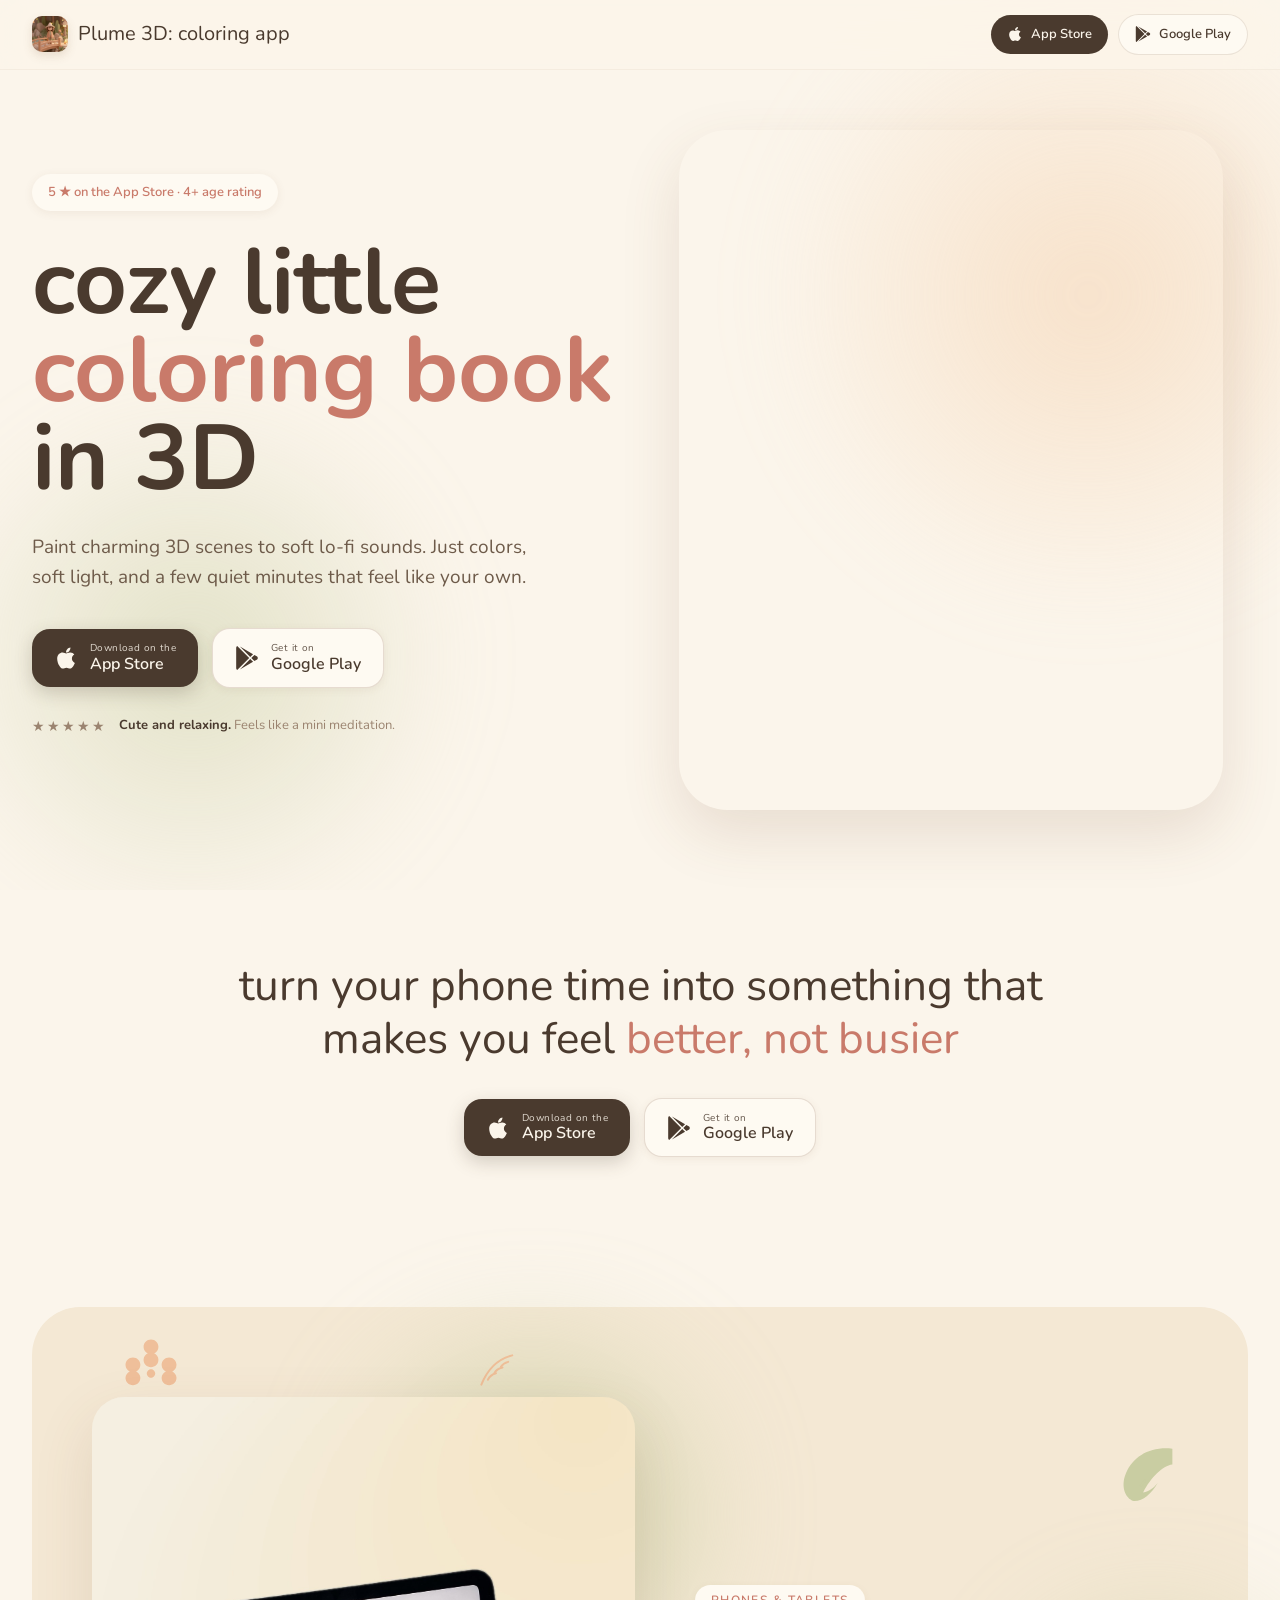
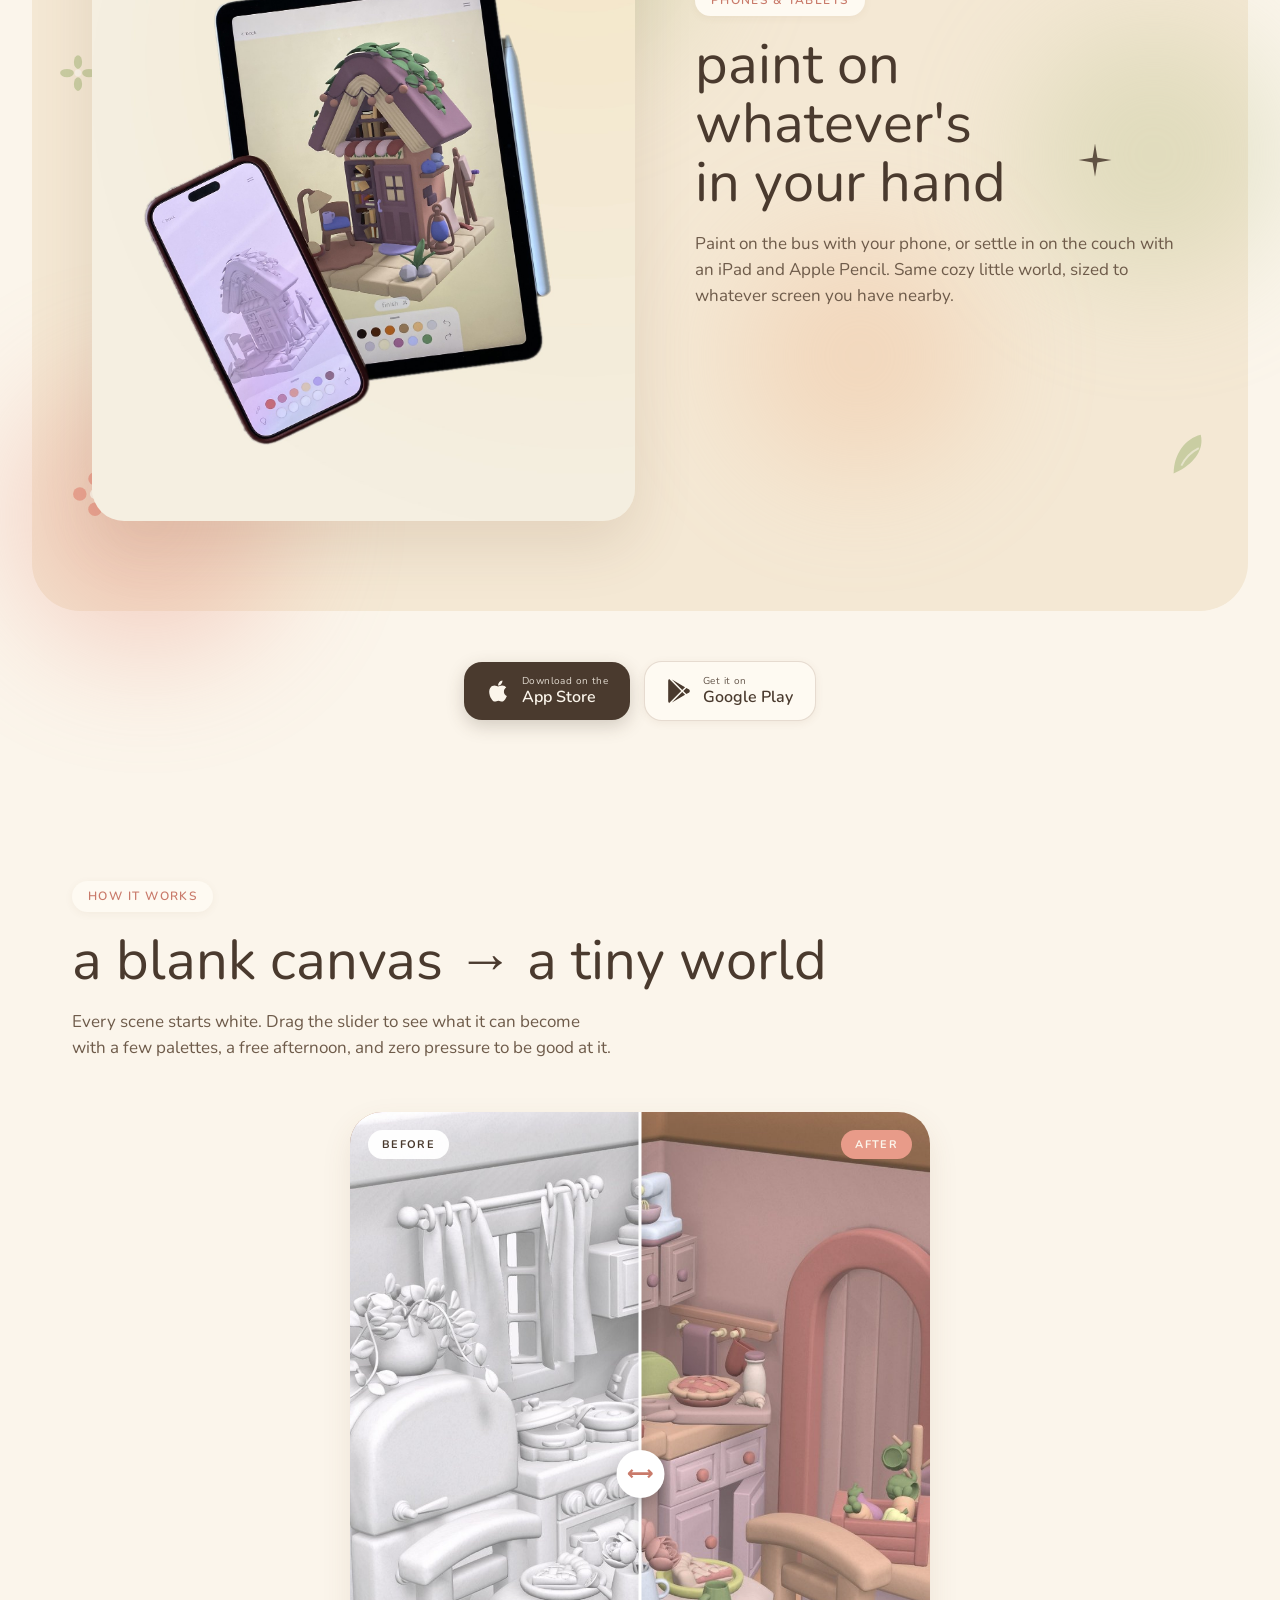
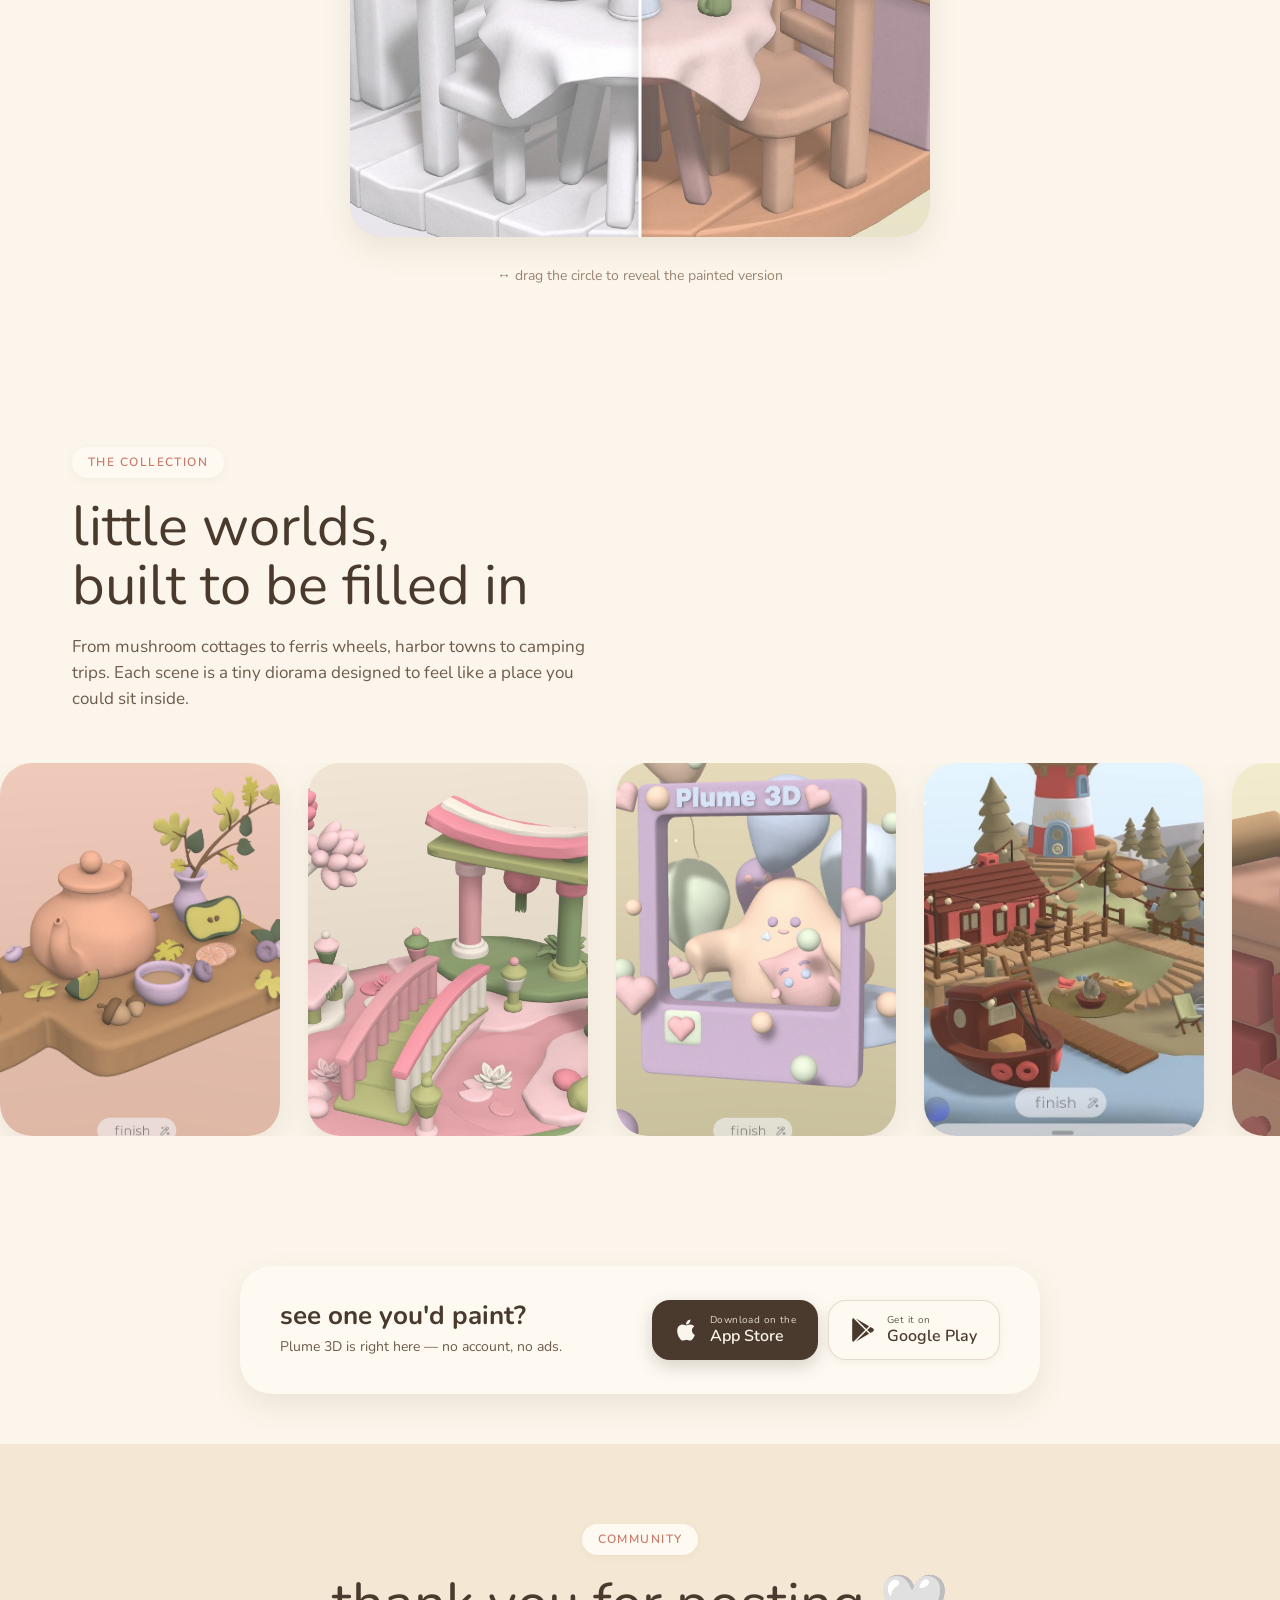
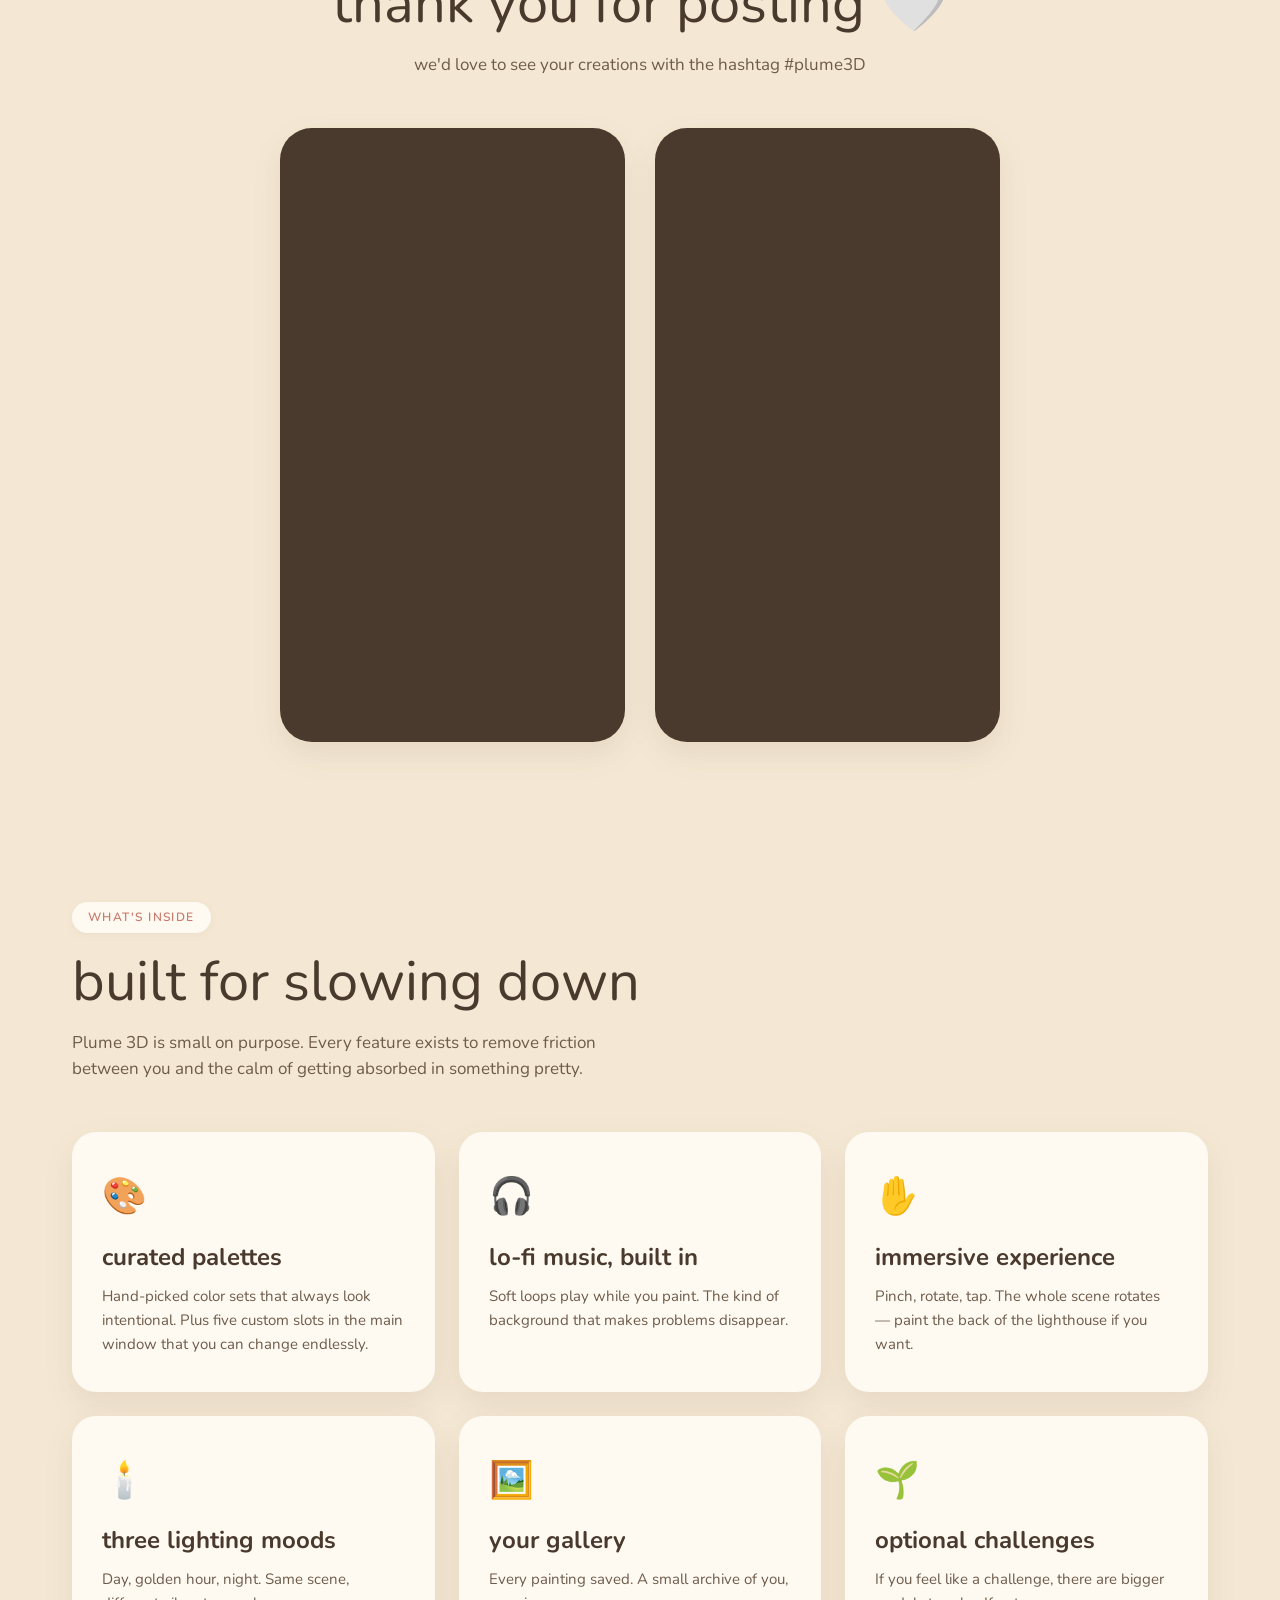
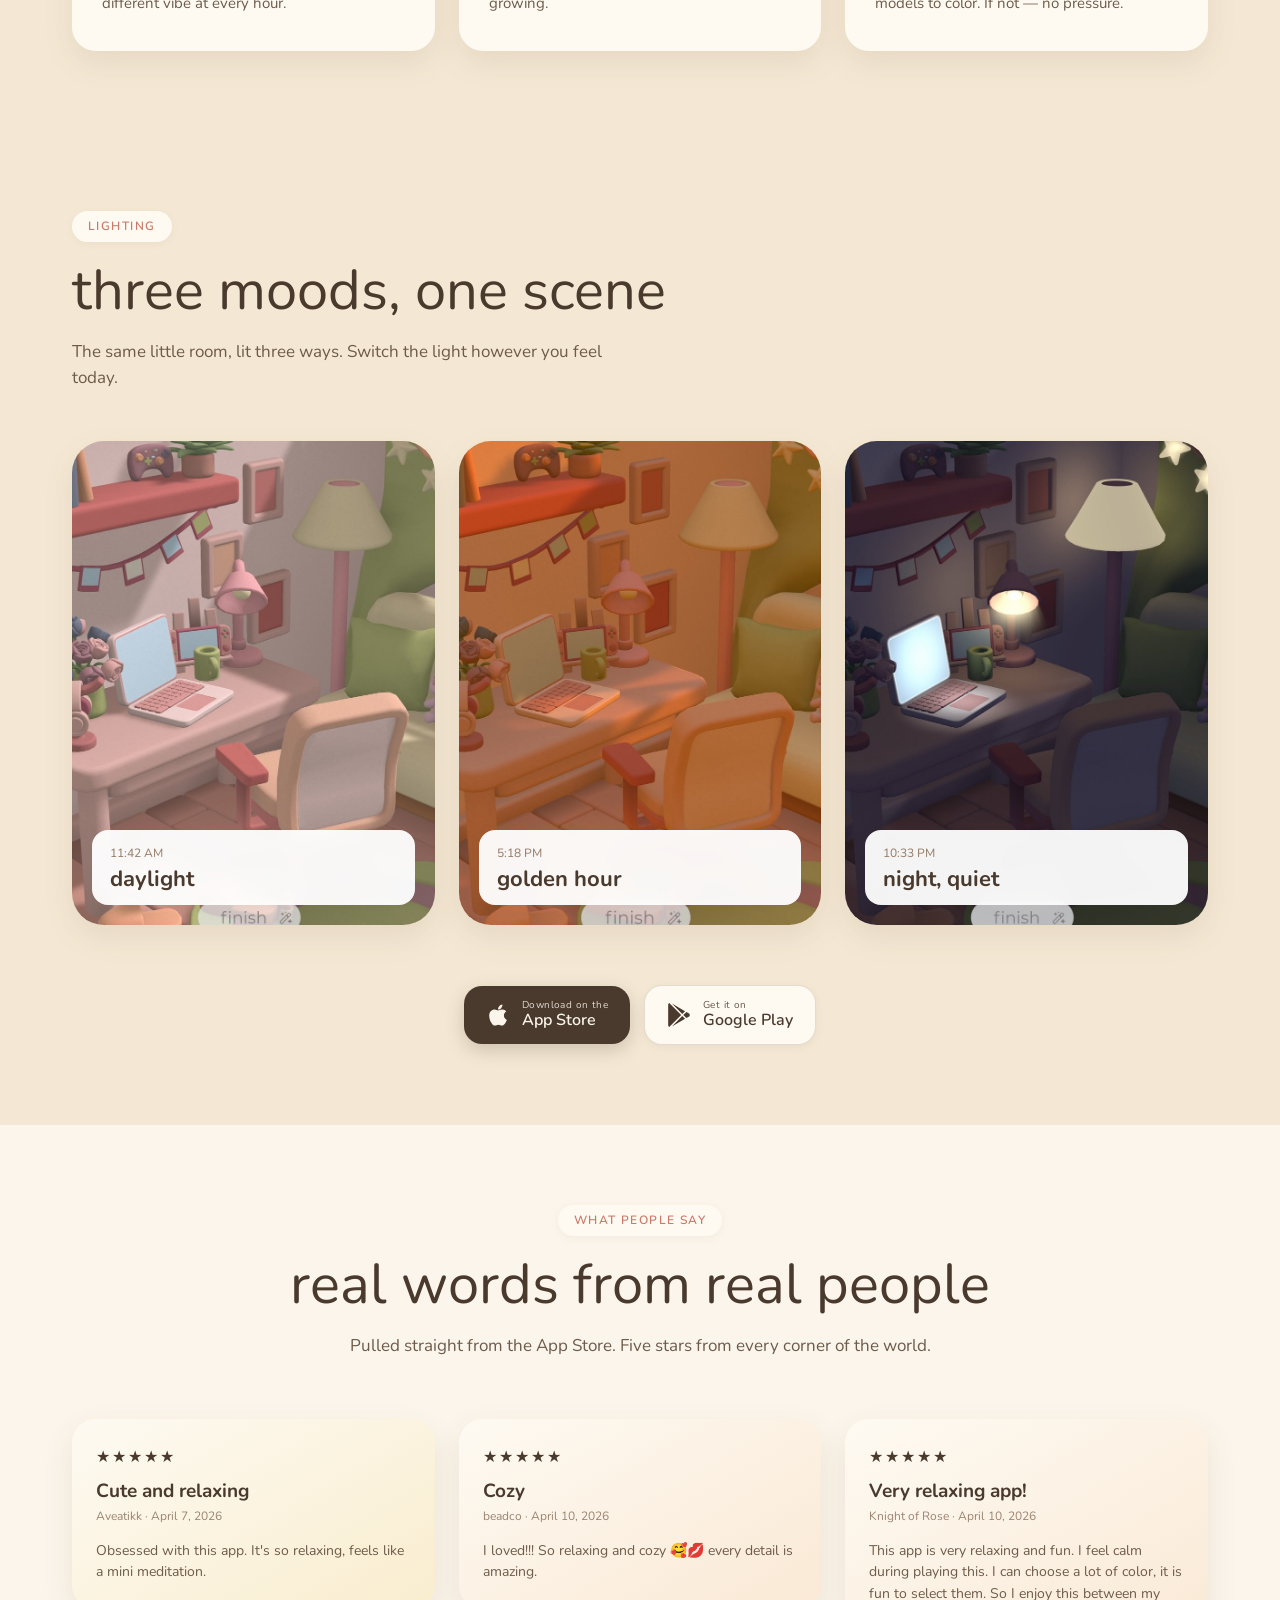
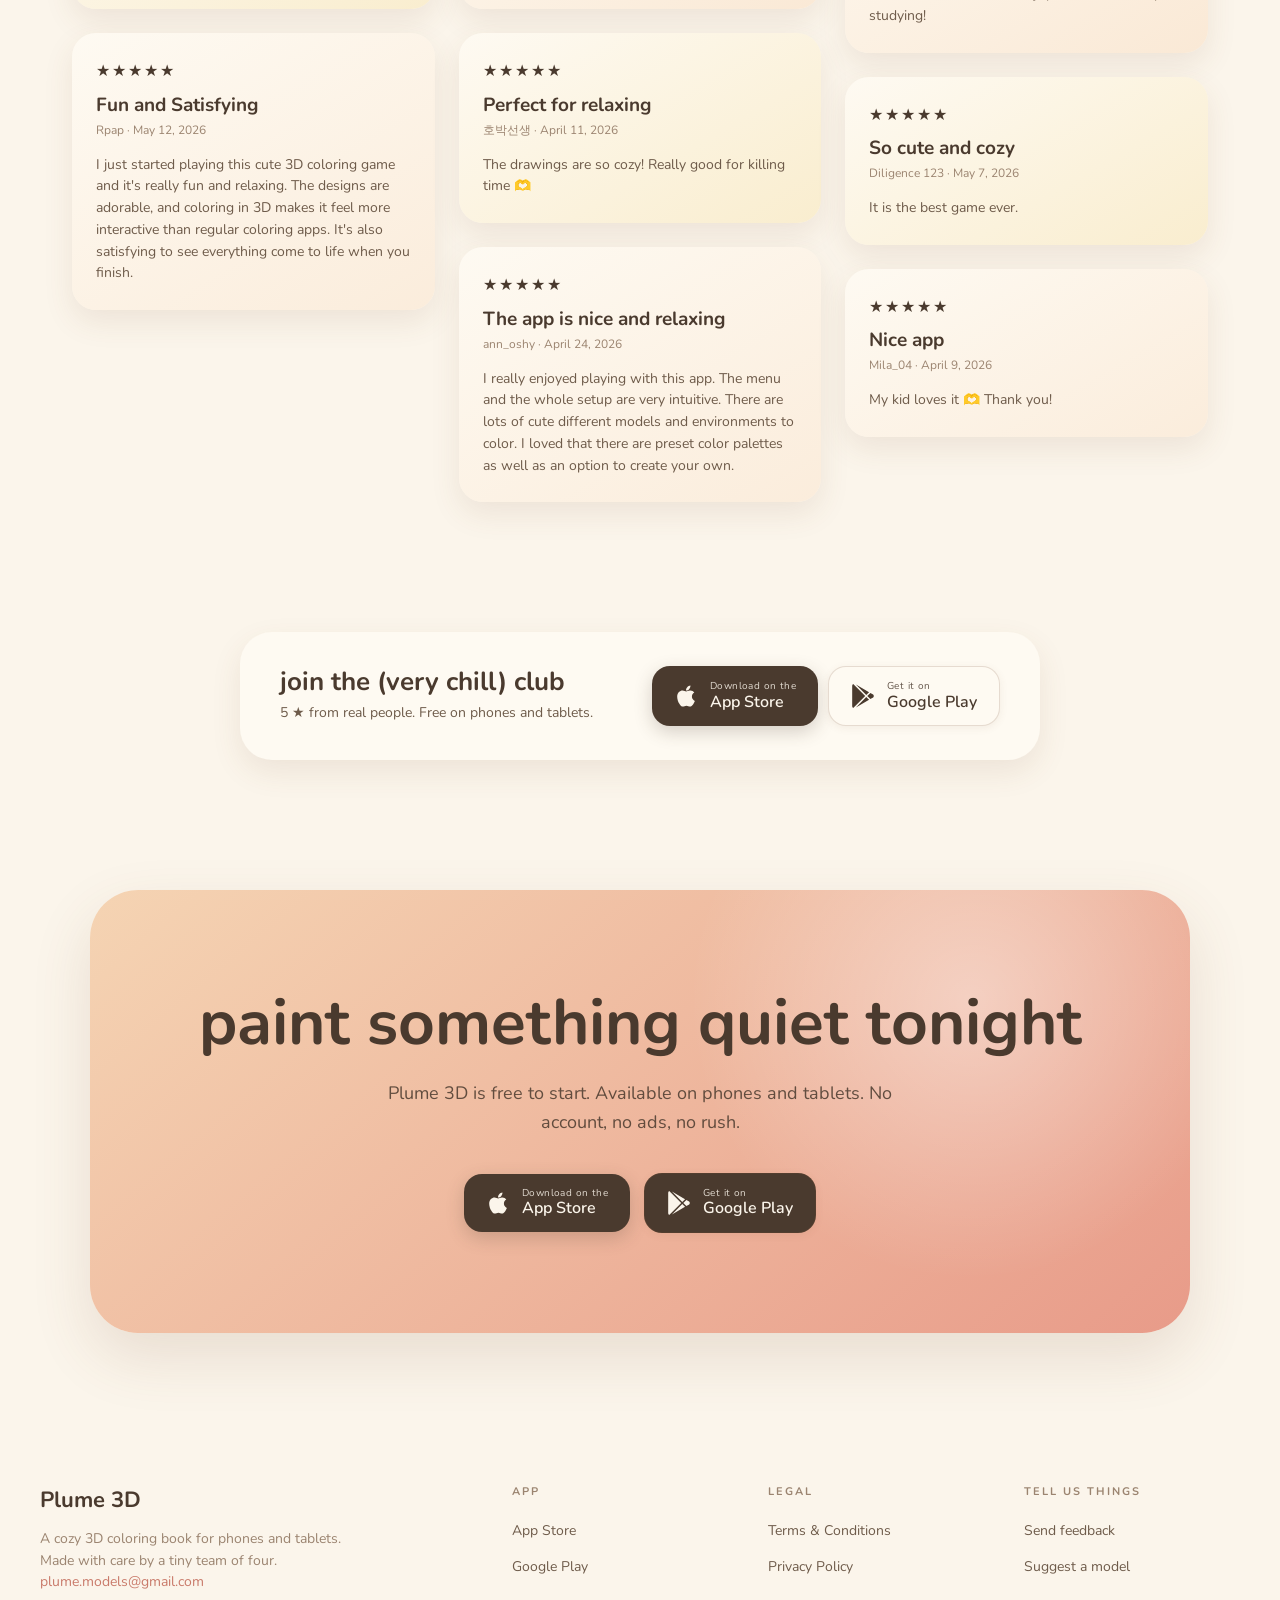
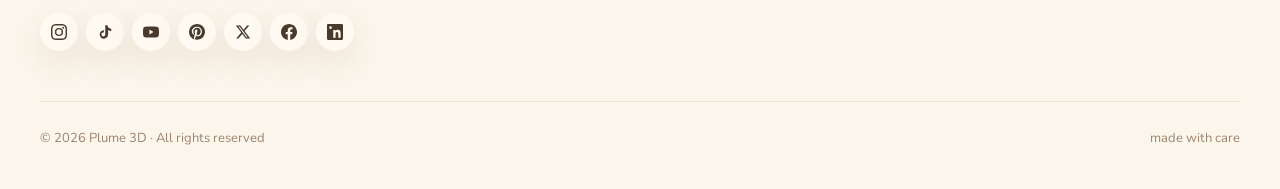
==== commit 537b9b18: "commented section with web demo" ====
--- a/index.html
+++ b/index.html
@@ -1355,7 +1355,7 @@
   </div>
 </section>
 
-<!-- INTERACTIVE DEMO PLACEHOLDER -->
+<!-- INTERACTIVE DEMO PLACEHOLDER (hidden until WebGL build is ready)
 <section class="section">
   <div class="demo">
     <div class="demo-content">
@@ -1377,6 +1377,7 @@
     </div>
   </div>
 </section>
+-->
 
 <!-- COLLECTION MARQUEE -->
 <section class="section gallery">
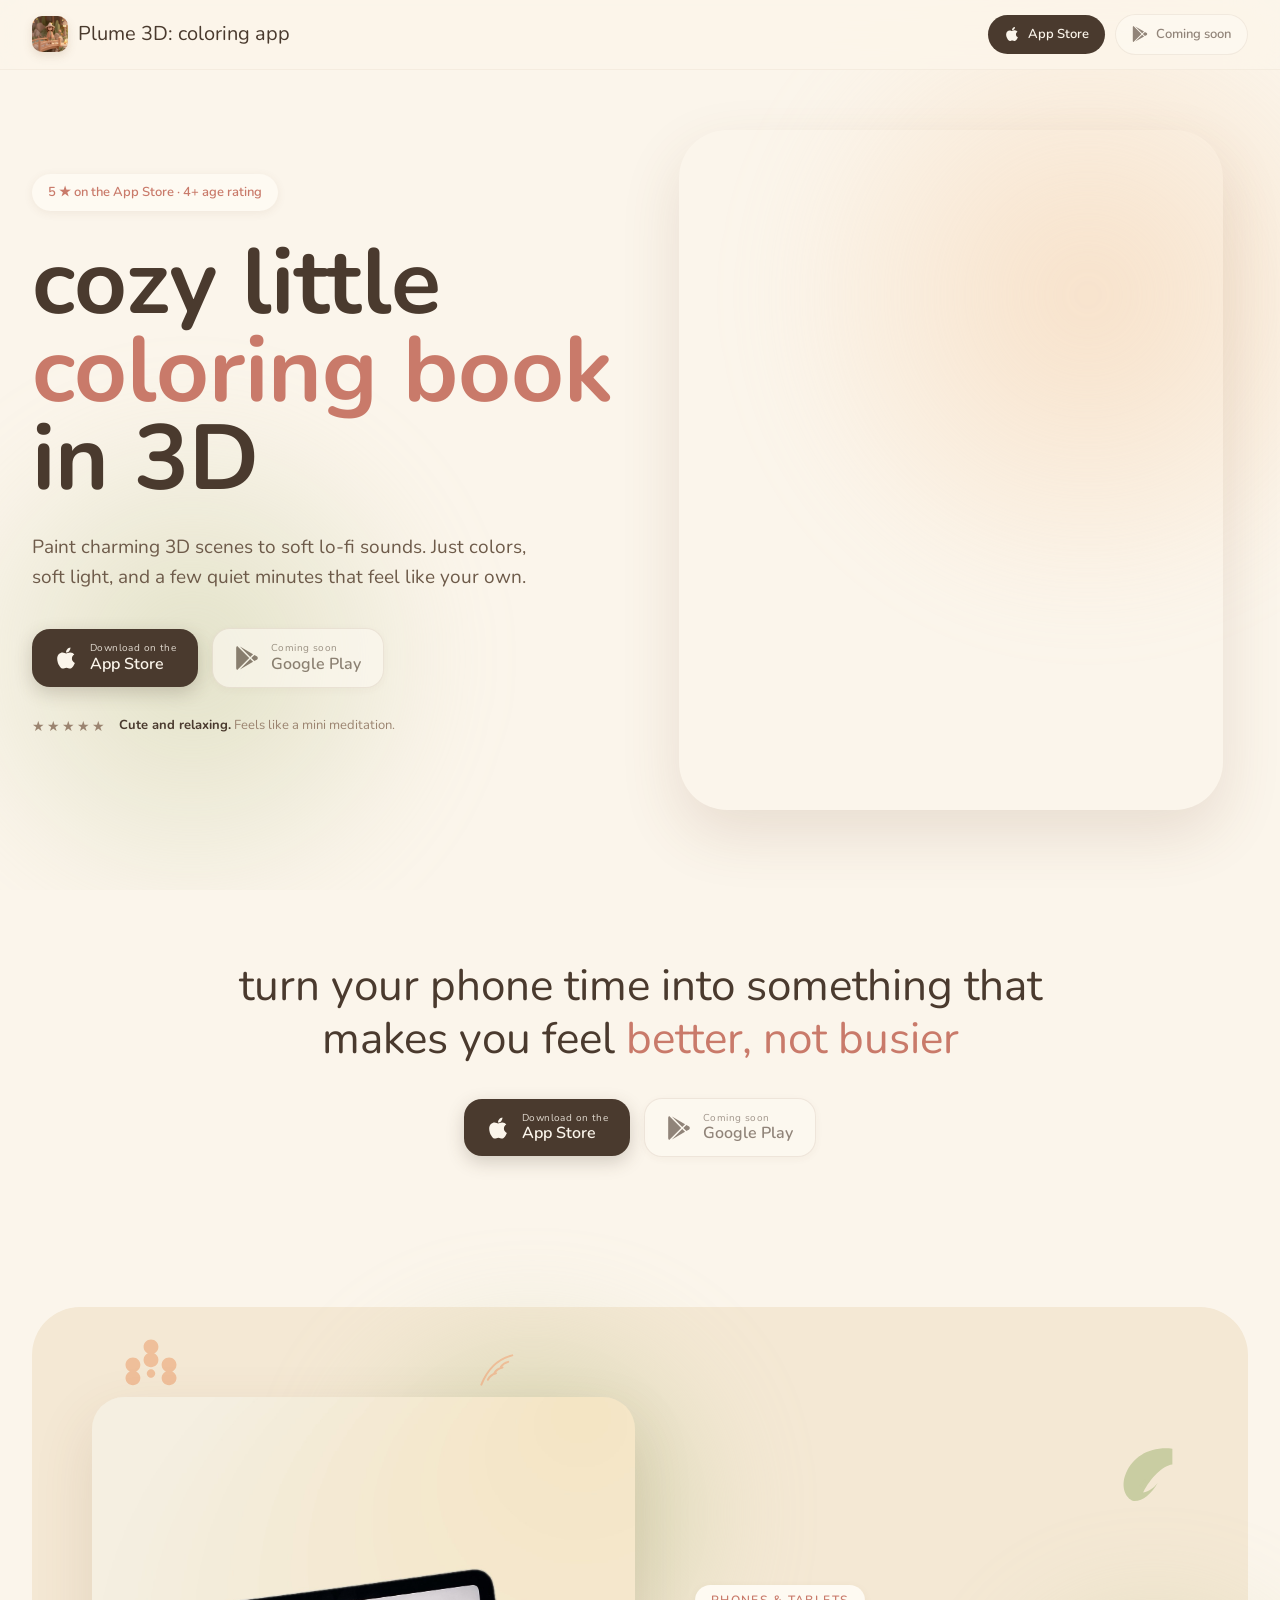
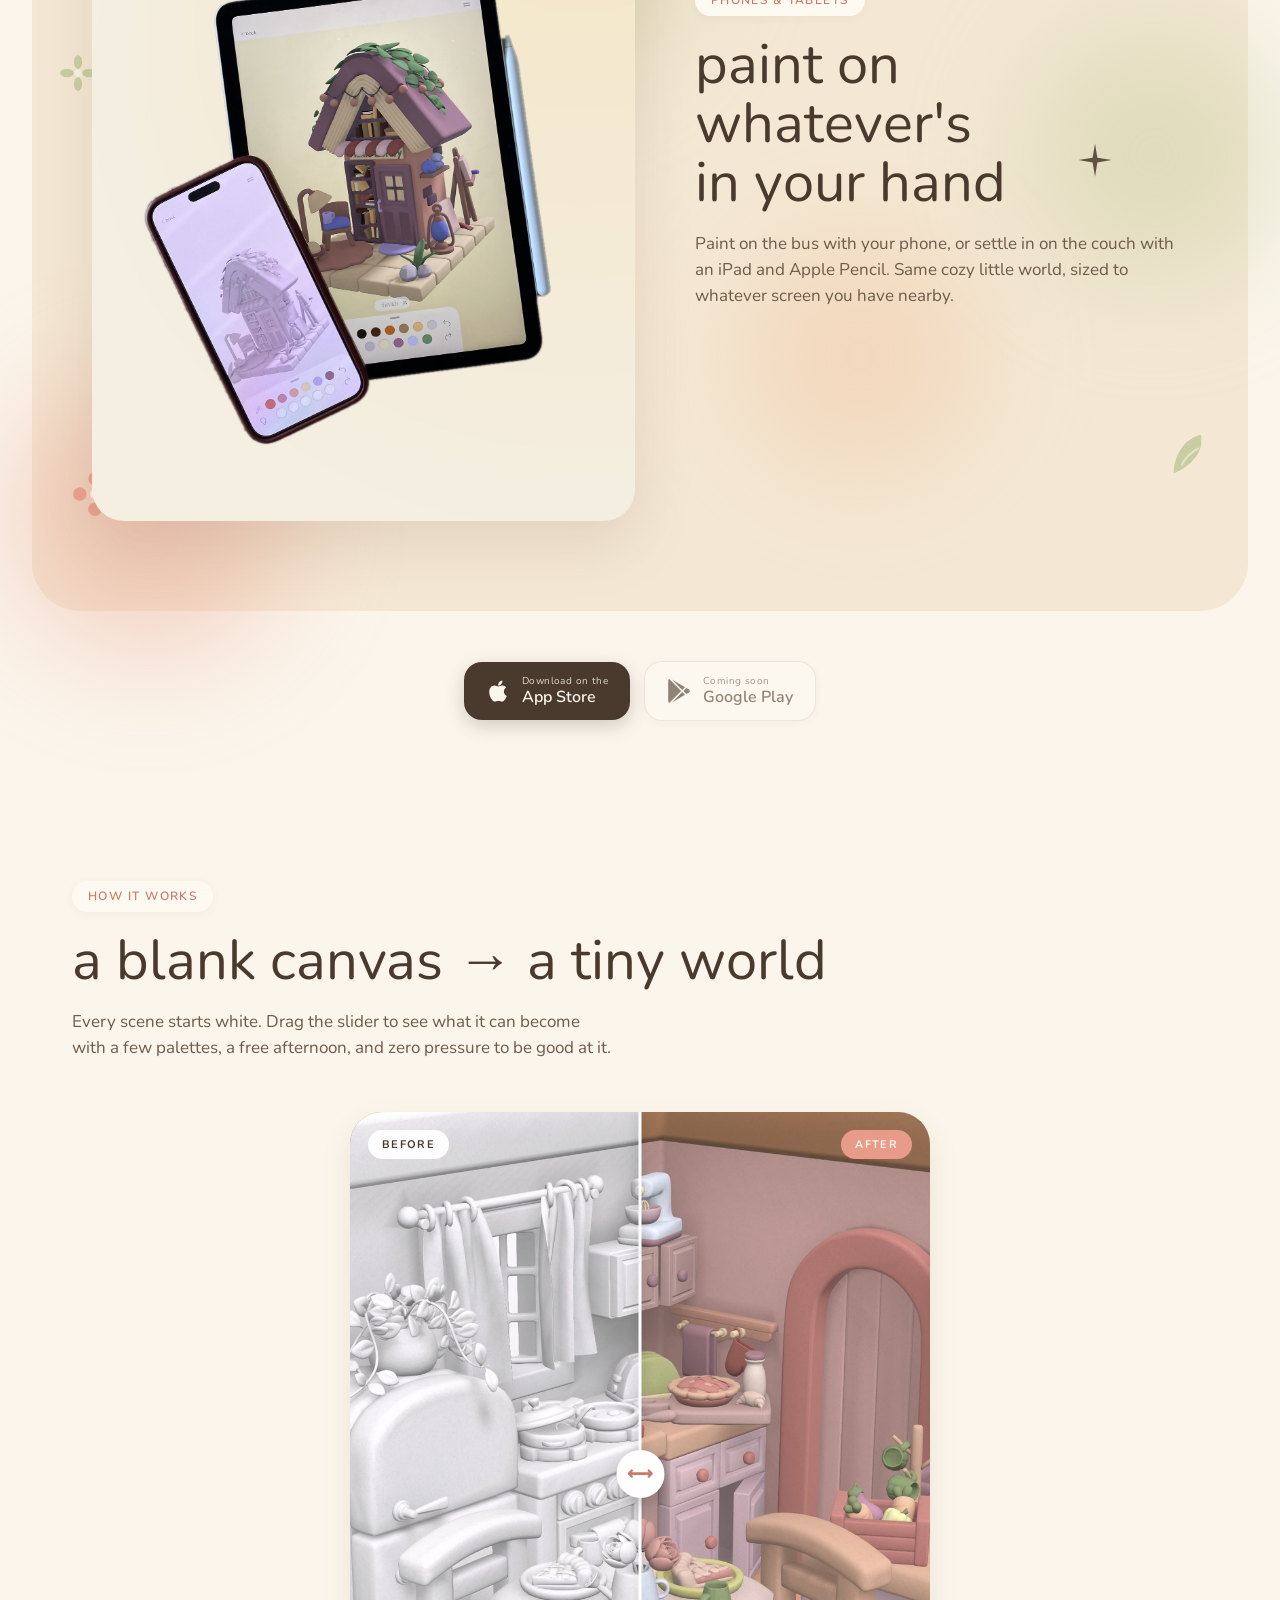
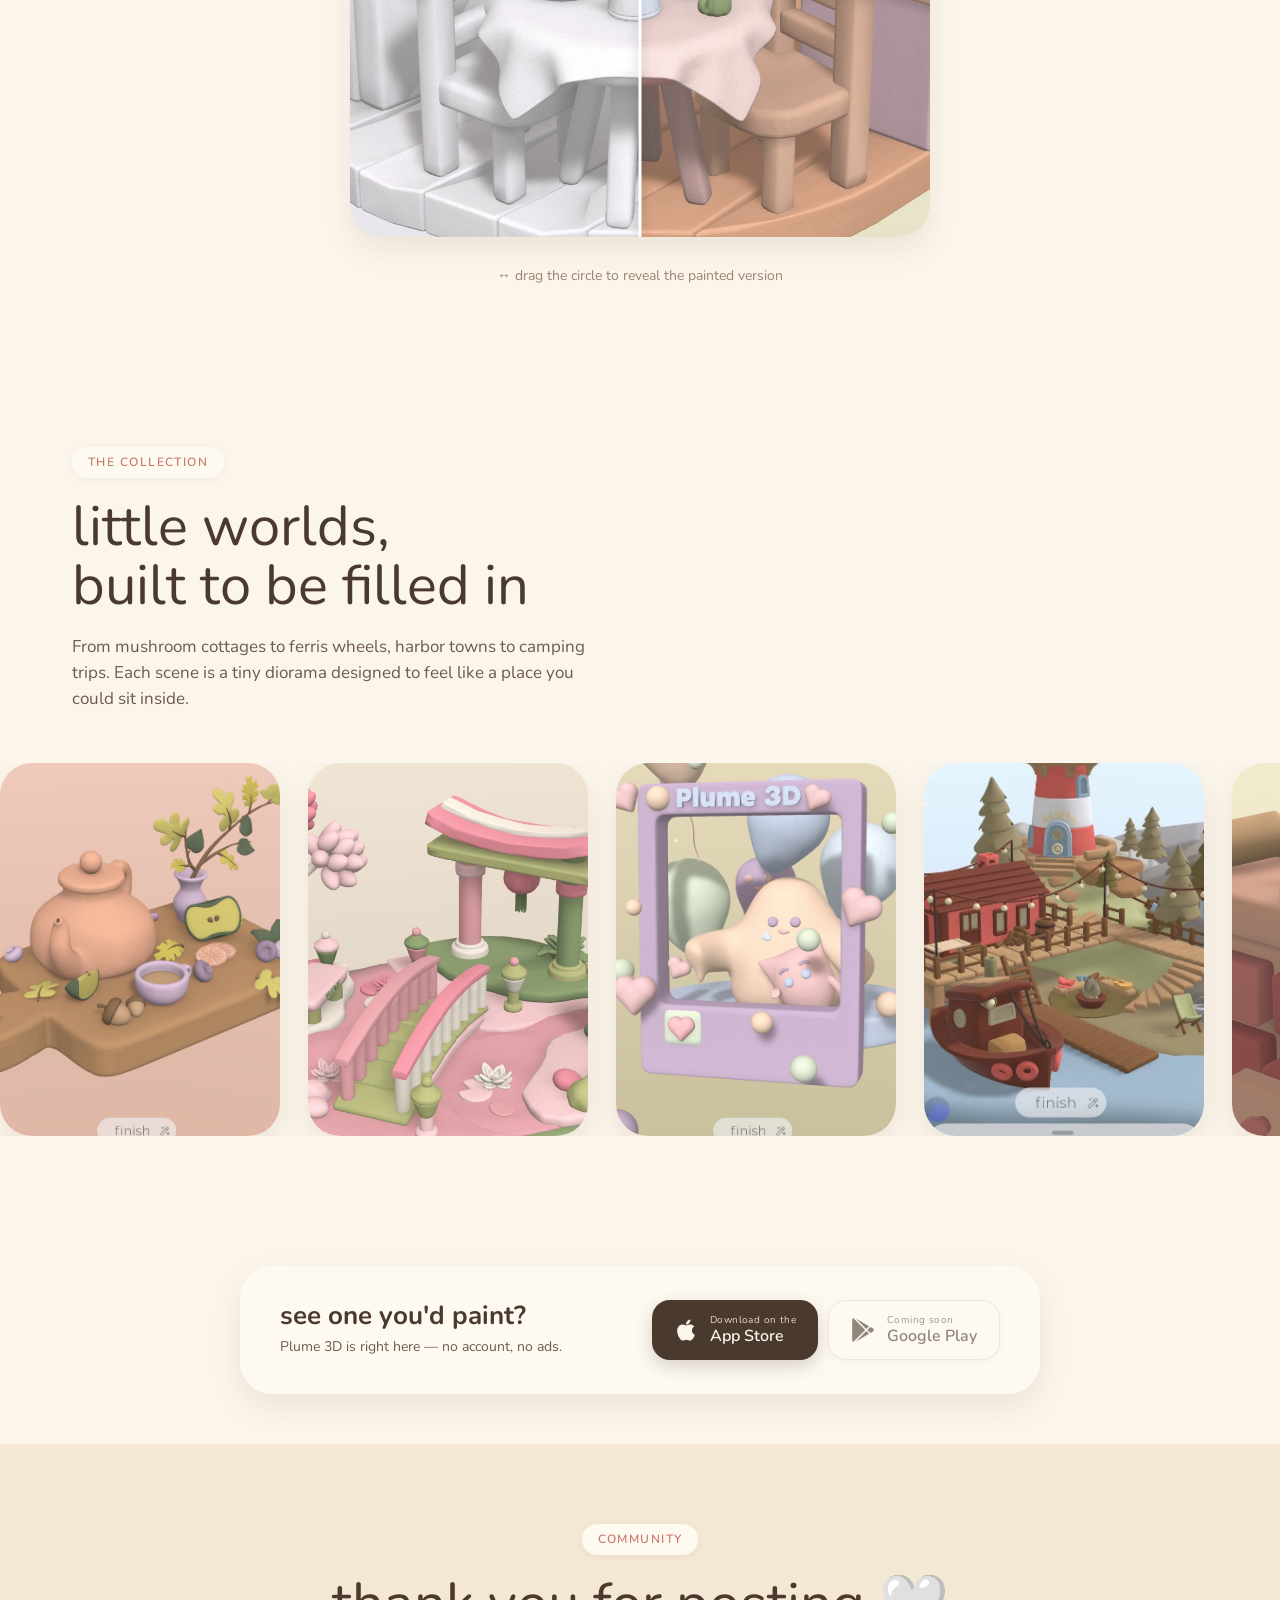
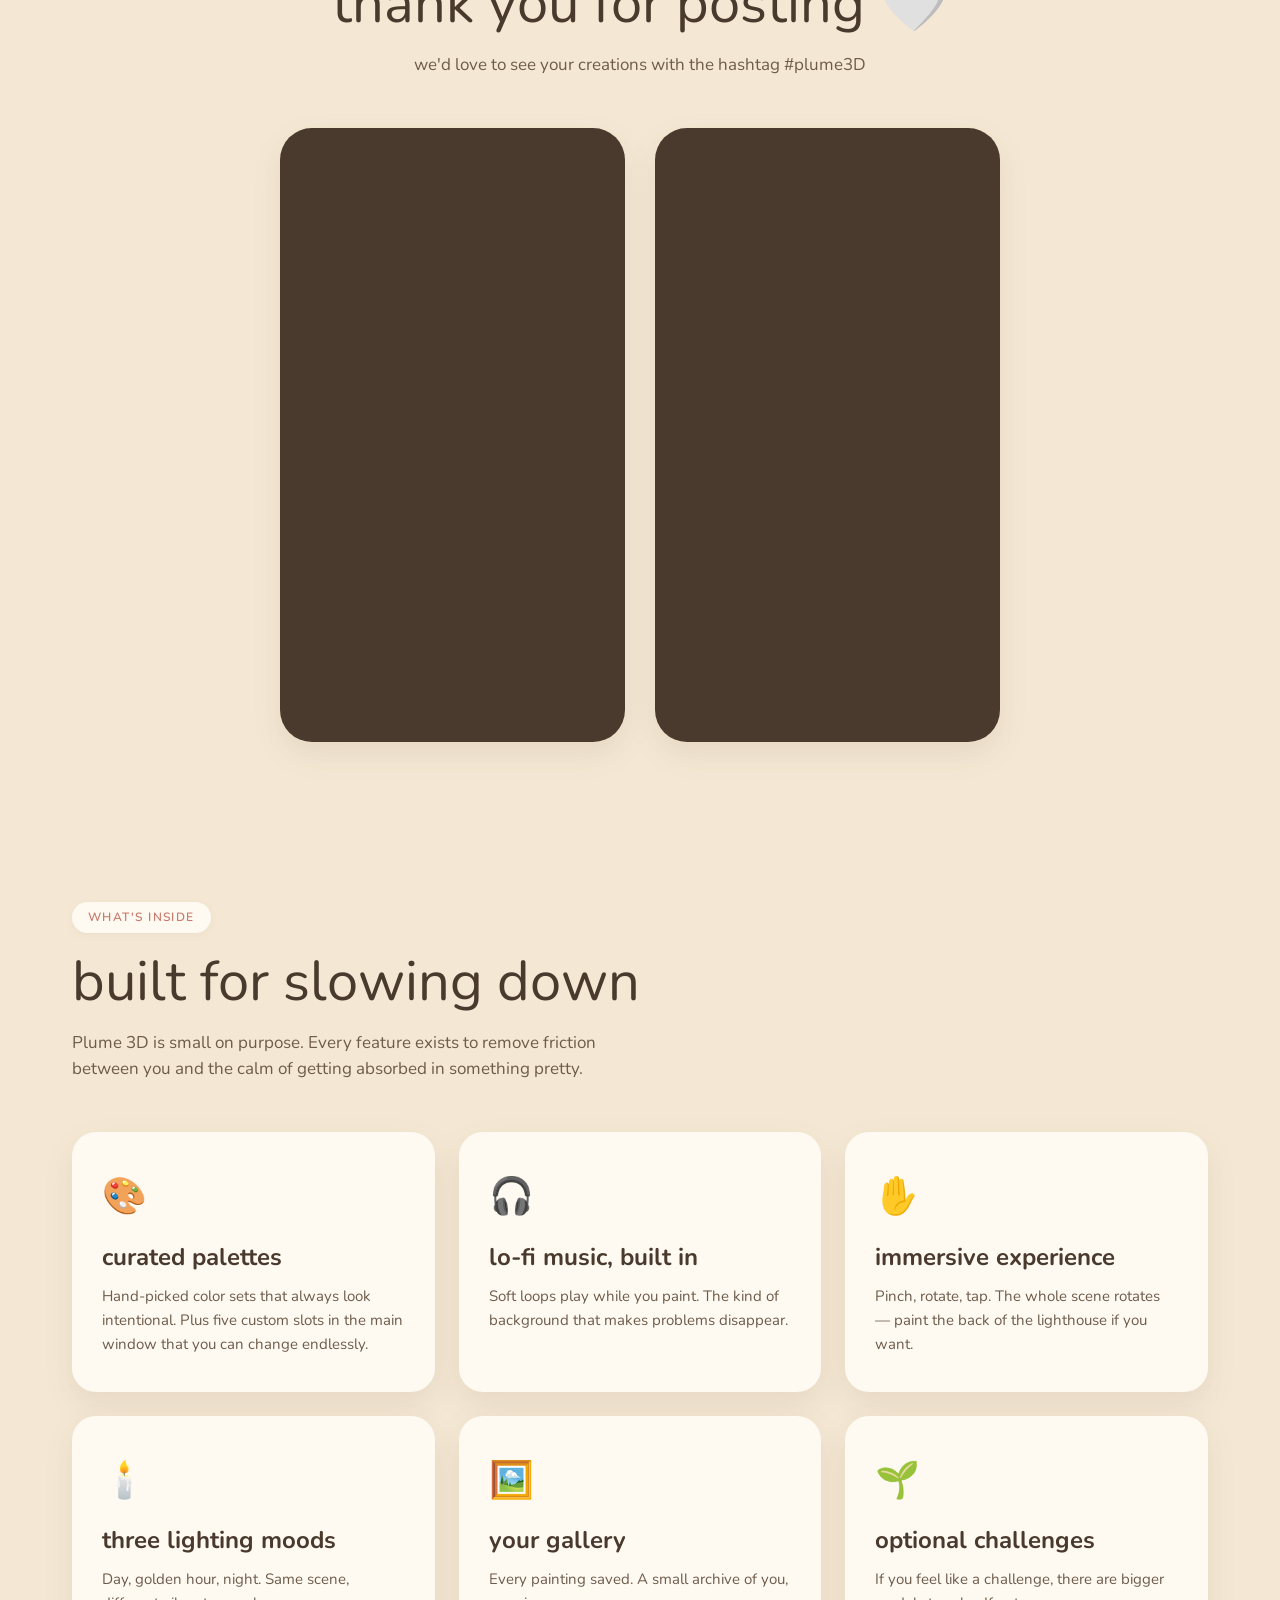
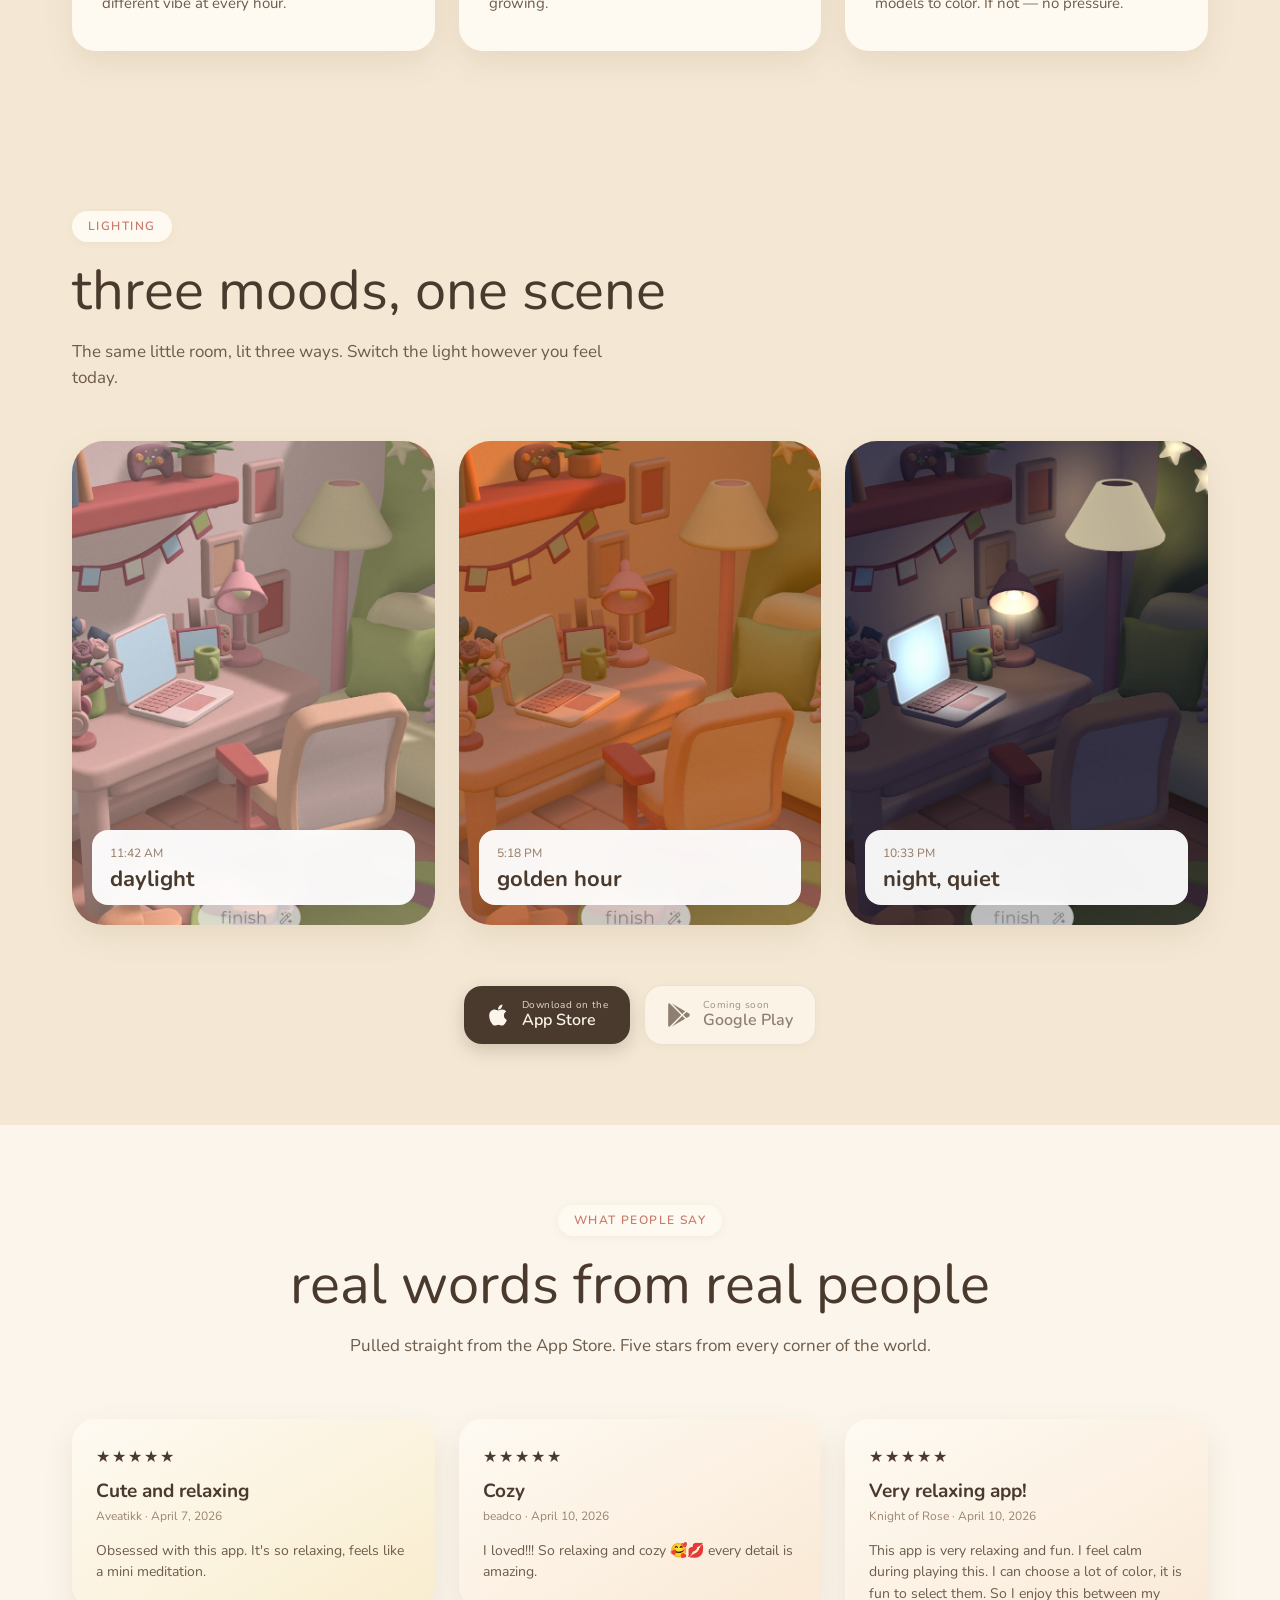
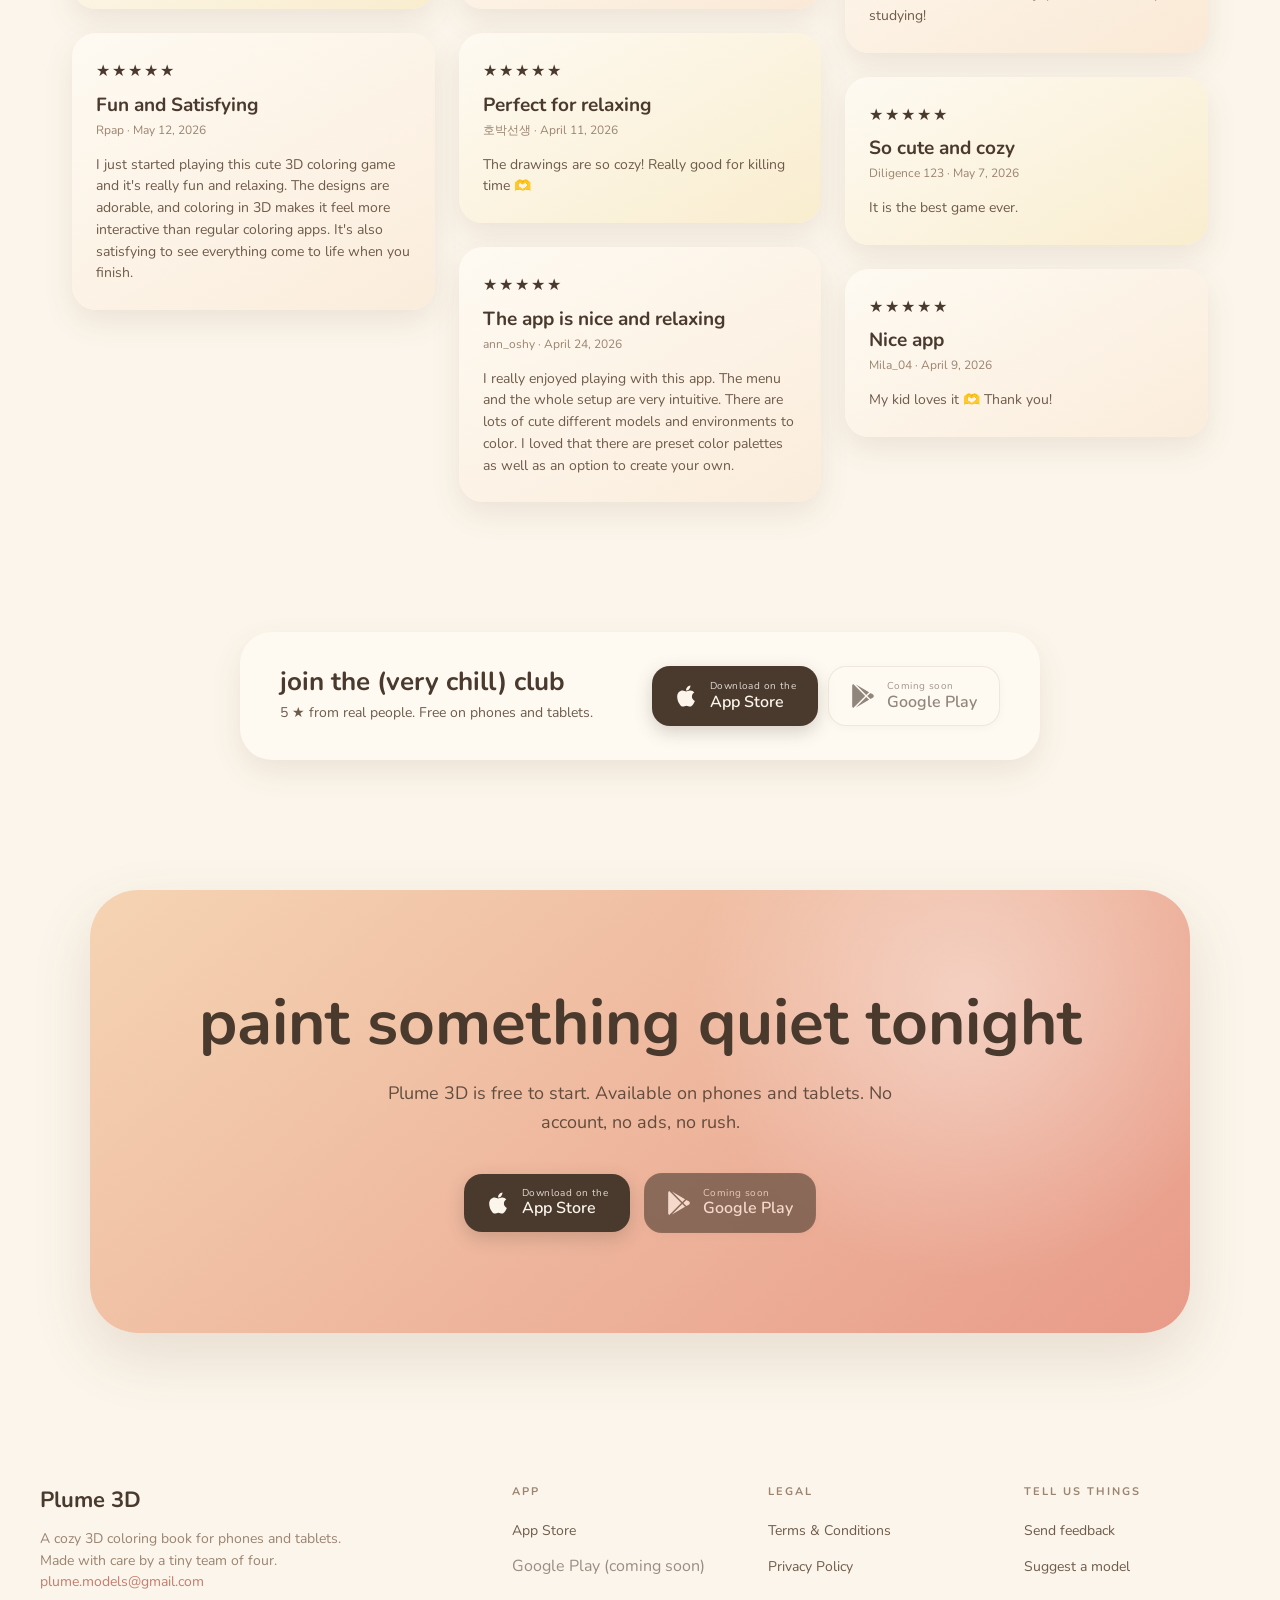
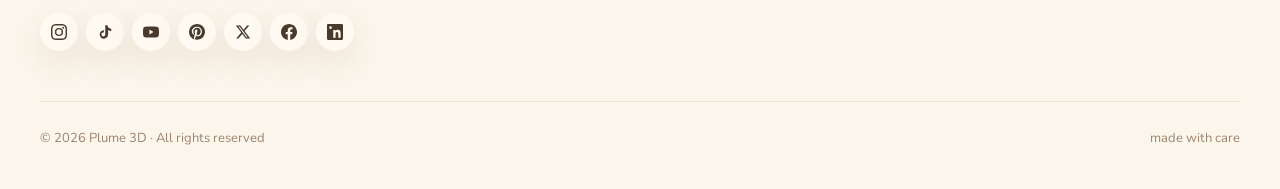
==== commit 697d6007: "temp video and locked google play before android launch" ====
--- a/index.html
+++ b/index.html
@@ -266,6 +266,13 @@
   }
   .btn-store.btn-store-google:hover { box-shadow: 0 10px 24px rgba(120, 80, 50, 0.18); }
 
+  /* "Coming soon" state — Google Play not live yet */
+  .btn-store-soon, .nav-store-soon { cursor: default; opacity: 0.6; }
+  .btn-store-soon:hover { transform: none; box-shadow: 0 2px 8px rgba(120, 80, 50, 0.08); }
+  .nav-store-soon:hover { transform: none; box-shadow: none; }
+  .footer-soon { color: var(--ink-warm); opacity: 0.55; }
+  .footer-soon em { font-style: normal; }
+
 
 
   .btn-store svg { width: 24px; height: 24px; flex-shrink: 0; }
@@ -312,6 +319,8 @@
   .hero-visual video.hero-video-main {
     width: 100%; height: 100%;
     object-fit: cover;
+    /* поднять кадр внутри маски: больше число = выше, меньше = ниже */
+    object-position: center calc(50% - 120px);
     display: block;
   }
   @keyframes float-soft {
@@ -1183,9 +1192,9 @@
       <svg viewBox="0 0 384 512" fill="currentColor"><path d="M318.7 268.7c-.2-36.7 16.4-64.4 50-84.8-18.8-26.9-47.2-41.7-84.7-44.6-35.5-2.8-74.3 20.7-88.5 20.7-15 0-49.4-19.7-76.4-19.7C63.3 141.2 4 184.8 4 273.5q0 39.3 14.4 81.2c12.8 36.7 59 126.7 107.2 125.2 25.2-.6 43-17.9 75.8-17.9 31.8 0 48.3 17.9 76.4 17.9 48.6-.7 90.4-82.5 102.6-119.3-65.2-30.7-61.7-90-61.7-91.9zm-56.6-164.2c27.3-32.4 24.8-61.9 24-72.5-24.1 1.4-52 16.4-67.9 34.9-17.5 19.8-27.8 44.3-25.6 71.9 26.1 2 49.9-11.4 69.5-34.3z"/></svg>
       <span>App Store</span>
     </a>
-    <a href="https://play.google.com/store/apps/details?id=com.plumeplus.plume" class="nav-store nav-store-google" target="_blank" rel="noopener" aria-label="Get it on Google Play">
+    <a class="nav-store nav-store-google nav-store-soon" aria-label="Google Play — coming soon">
       <svg viewBox="0 0 512 512" fill="currentColor"><path d="M325.3 234.3 104.6 13l280.8 161.2-60.1 60.1zM47 0C34 6.8 25.3 19.2 25.3 35.3v441.3c0 16.1 8.7 28.5 21.7 35.3l256.6-256L47 0zm425.2 225.6-58.9-34.1-65.7 64.5 65.7 64.5 60.1-34.1c18-14.3 18-46.5-1.2-60.8zM104.6 499 325.3 277.7l60.1 60.1L104.6 499z"/></svg>
-      <span>Google Play</span>
+      <span>Coming soon</span>
     </a>
   </div>
 </nav>
@@ -1214,10 +1223,10 @@
             <strong>App Store</strong>
           </span>
         </a>
-        <a href="https://play.google.com/store/apps/details?id=com.plumeplus.plume" class="btn-store btn-store-google" target="_blank" rel="noopener" aria-label="Get it on Google Play">
+        <a class="btn-store btn-store-google btn-store-soon" aria-label="Google Play — coming soon">
           <svg viewBox="0 0 512 512" fill="currentColor"><path d="M325.3 234.3 104.6 13l280.8 161.2-60.1 60.1zM47 0C34 6.8 25.3 19.2 25.3 35.3v441.3c0 16.1 8.7 28.5 21.7 35.3l256.6-256L47 0zm425.2 225.6-58.9-34.1-65.7 64.5 65.7 64.5 60.1-34.1c18-14.3 18-46.5-1.2-60.8zM104.6 499 325.3 277.7l60.1 60.1L104.6 499z"/></svg>
           <span class="btn-store-text">
-            <small>Get it on</small>
+            <small>Coming soon</small>
             <strong>Google Play</strong>
           </span>
         </a>
@@ -1241,7 +1250,7 @@
 
     <div class="hero-visual">
       <video autoplay loop muted playsinline class="hero-video-main">
-        <source src="images/draft-01.mp4" type="video/mp4">
+        <source src="images/temp_main_video.mp4" type="video/mp4">
       </video>
     </div>
   </div>
@@ -1255,9 +1264,9 @@
       <svg viewBox="0 0 384 512" fill="currentColor"><path d="M318.7 268.7c-.2-36.7 16.4-64.4 50-84.8-18.8-26.9-47.2-41.7-84.7-44.6-35.5-2.8-74.3 20.7-88.5 20.7-15 0-49.4-19.7-76.4-19.7C63.3 141.2 4 184.8 4 273.5q0 39.3 14.4 81.2c12.8 36.7 59 126.7 107.2 125.2 25.2-.6 43-17.9 75.8-17.9 31.8 0 48.3 17.9 76.4 17.9 48.6-.7 90.4-82.5 102.6-119.3-65.2-30.7-61.7-90-61.7-91.9zm-56.6-164.2c27.3-32.4 24.8-61.9 24-72.5-24.1 1.4-52 16.4-67.9 34.9-17.5 19.8-27.8 44.3-25.6 71.9 26.1 2 49.9-11.4 69.5-34.3z"/></svg>
       <span class="btn-store-text"><small>Download on the</small><strong>App Store</strong></span>
     </a>
-    <a href="https://play.google.com/store/apps/details?id=com.plumeplus.plume" class="btn-store btn-store-google" target="_blank" rel="noopener" aria-label="Get it on Google Play">
+    <a class="btn-store btn-store-google btn-store-soon" aria-label="Google Play — coming soon">
       <svg viewBox="0 0 512 512" fill="currentColor"><path d="M325.3 234.3 104.6 13l280.8 161.2-60.1 60.1zM47 0C34 6.8 25.3 19.2 25.3 35.3v441.3c0 16.1 8.7 28.5 21.7 35.3l256.6-256L47 0zm425.2 225.6-58.9-34.1-65.7 64.5 65.7 64.5 60.1-34.1c18-14.3 18-46.5-1.2-60.8zM104.6 499 325.3 277.7l60.1 60.1L104.6 499z"/></svg>
-      <span class="btn-store-text"><small>Get it on</small><strong>Google Play</strong></span>
+      <span class="btn-store-text"><small>Coming soon</small><strong>Google Play</strong></span>
     </a>
   </div>
 </section>
@@ -1327,9 +1336,9 @@
       <svg viewBox="0 0 384 512" fill="currentColor"><path d="M318.7 268.7c-.2-36.7 16.4-64.4 50-84.8-18.8-26.9-47.2-41.7-84.7-44.6-35.5-2.8-74.3 20.7-88.5 20.7-15 0-49.4-19.7-76.4-19.7C63.3 141.2 4 184.8 4 273.5q0 39.3 14.4 81.2c12.8 36.7 59 126.7 107.2 125.2 25.2-.6 43-17.9 75.8-17.9 31.8 0 48.3 17.9 76.4 17.9 48.6-.7 90.4-82.5 102.6-119.3-65.2-30.7-61.7-90-61.7-91.9zm-56.6-164.2c27.3-32.4 24.8-61.9 24-72.5-24.1 1.4-52 16.4-67.9 34.9-17.5 19.8-27.8 44.3-25.6 71.9 26.1 2 49.9-11.4 69.5-34.3z"/></svg>
       <span class="btn-store-text"><small>Download on the</small><strong>App Store</strong></span>
     </a>
-    <a href="https://play.google.com/store/apps/details?id=com.plumeplus.plume" class="btn-store btn-store-google" target="_blank" rel="noopener" aria-label="Get it on Google Play">
+    <a class="btn-store btn-store-google btn-store-soon" aria-label="Google Play — coming soon">
       <svg viewBox="0 0 512 512" fill="currentColor"><path d="M325.3 234.3 104.6 13l280.8 161.2-60.1 60.1zM47 0C34 6.8 25.3 19.2 25.3 35.3v441.3c0 16.1 8.7 28.5 21.7 35.3l256.6-256L47 0zm425.2 225.6-58.9-34.1-65.7 64.5 65.7 64.5 60.1-34.1c18-14.3 18-46.5-1.2-60.8zM104.6 499 325.3 277.7l60.1 60.1L104.6 499z"/></svg>
-      <span class="btn-store-text"><small>Get it on</small><strong>Google Play</strong></span>
+      <span class="btn-store-text"><small>Coming soon</small><strong>Google Play</strong></span>
     </a>
   </div>
 </section>
@@ -1421,9 +1430,9 @@
         <svg viewBox="0 0 384 512" fill="currentColor"><path d="M318.7 268.7c-.2-36.7 16.4-64.4 50-84.8-18.8-26.9-47.2-41.7-84.7-44.6-35.5-2.8-74.3 20.7-88.5 20.7-15 0-49.4-19.7-76.4-19.7C63.3 141.2 4 184.8 4 273.5q0 39.3 14.4 81.2c12.8 36.7 59 126.7 107.2 125.2 25.2-.6 43-17.9 75.8-17.9 31.8 0 48.3 17.9 76.4 17.9 48.6-.7 90.4-82.5 102.6-119.3-65.2-30.7-61.7-90-61.7-91.9zm-56.6-164.2c27.3-32.4 24.8-61.9 24-72.5-24.1 1.4-52 16.4-67.9 34.9-17.5 19.8-27.8 44.3-25.6 71.9 26.1 2 49.9-11.4 69.5-34.3z"/></svg>
         <span class="btn-store-text"><small>Download on the</small><strong>App Store</strong></span>
       </a>
-      <a href="https://play.google.com/store/apps/details?id=com.plumeplus.plume" class="btn-store btn-store-google" target="_blank" rel="noopener">
+      <a class="btn-store btn-store-google btn-store-soon" aria-label="Google Play — coming soon">
         <svg viewBox="0 0 512 512" fill="currentColor"><path d="M325.3 234.3 104.6 13l280.8 161.2-60.1 60.1zM47 0C34 6.8 25.3 19.2 25.3 35.3v441.3c0 16.1 8.7 28.5 21.7 35.3l256.6-256L47 0zm425.2 225.6-58.9-34.1-65.7 64.5 65.7 64.5 60.1-34.1c18-14.3 18-46.5-1.2-60.8zM104.6 499 325.3 277.7l60.1 60.1L104.6 499z"/></svg>
-        <span class="btn-store-text"><small>Get it on</small><strong>Google Play</strong></span>
+        <span class="btn-store-text"><small>Coming soon</small><strong>Google Play</strong></span>
       </a>
     </div>
   </div>
@@ -1532,9 +1541,9 @@
         <svg viewBox="0 0 384 512" fill="currentColor"><path d="M318.7 268.7c-.2-36.7 16.4-64.4 50-84.8-18.8-26.9-47.2-41.7-84.7-44.6-35.5-2.8-74.3 20.7-88.5 20.7-15 0-49.4-19.7-76.4-19.7C63.3 141.2 4 184.8 4 273.5q0 39.3 14.4 81.2c12.8 36.7 59 126.7 107.2 125.2 25.2-.6 43-17.9 75.8-17.9 31.8 0 48.3 17.9 76.4 17.9 48.6-.7 90.4-82.5 102.6-119.3-65.2-30.7-61.7-90-61.7-91.9zm-56.6-164.2c27.3-32.4 24.8-61.9 24-72.5-24.1 1.4-52 16.4-67.9 34.9-17.5 19.8-27.8 44.3-25.6 71.9 26.1 2 49.9-11.4 69.5-34.3z"/></svg>
         <span class="btn-store-text"><small>Download on the</small><strong>App Store</strong></span>
       </a>
-      <a href="https://play.google.com/store/apps/details?id=com.plumeplus.plume" class="btn-store btn-store-google" target="_blank" rel="noopener" aria-label="Get it on Google Play">
+      <a class="btn-store btn-store-google btn-store-soon" aria-label="Google Play — coming soon">
         <svg viewBox="0 0 512 512" fill="currentColor"><path d="M325.3 234.3 104.6 13l280.8 161.2-60.1 60.1zM47 0C34 6.8 25.3 19.2 25.3 35.3v441.3c0 16.1 8.7 28.5 21.7 35.3l256.6-256L47 0zm425.2 225.6-58.9-34.1-65.7 64.5 65.7 64.5 60.1-34.1c18-14.3 18-46.5-1.2-60.8zM104.6 499 325.3 277.7l60.1 60.1L104.6 499z"/></svg>
-        <span class="btn-store-text"><small>Get it on</small><strong>Google Play</strong></span>
+        <span class="btn-store-text"><small>Coming soon</small><strong>Google Play</strong></span>
       </a>
     </div>
   </div>
@@ -1622,9 +1631,9 @@
         <svg viewBox="0 0 384 512" fill="currentColor"><path d="M318.7 268.7c-.2-36.7 16.4-64.4 50-84.8-18.8-26.9-47.2-41.7-84.7-44.6-35.5-2.8-74.3 20.7-88.5 20.7-15 0-49.4-19.7-76.4-19.7C63.3 141.2 4 184.8 4 273.5q0 39.3 14.4 81.2c12.8 36.7 59 126.7 107.2 125.2 25.2-.6 43-17.9 75.8-17.9 31.8 0 48.3 17.9 76.4 17.9 48.6-.7 90.4-82.5 102.6-119.3-65.2-30.7-61.7-90-61.7-91.9zm-56.6-164.2c27.3-32.4 24.8-61.9 24-72.5-24.1 1.4-52 16.4-67.9 34.9-17.5 19.8-27.8 44.3-25.6 71.9 26.1 2 49.9-11.4 69.5-34.3z"/></svg>
         <span class="btn-store-text"><small>Download on the</small><strong>App Store</strong></span>
       </a>
-      <a href="https://play.google.com/store/apps/details?id=com.plumeplus.plume" class="btn-store btn-store-google" target="_blank" rel="noopener">
+      <a class="btn-store btn-store-google btn-store-soon" aria-label="Google Play — coming soon">
         <svg viewBox="0 0 512 512" fill="currentColor"><path d="M325.3 234.3 104.6 13l280.8 161.2-60.1 60.1zM47 0C34 6.8 25.3 19.2 25.3 35.3v441.3c0 16.1 8.7 28.5 21.7 35.3l256.6-256L47 0zm425.2 225.6-58.9-34.1-65.7 64.5 65.7 64.5 60.1-34.1c18-14.3 18-46.5-1.2-60.8zM104.6 499 325.3 277.7l60.1 60.1L104.6 499z"/></svg>
-        <span class="btn-store-text"><small>Get it on</small><strong>Google Play</strong></span>
+        <span class="btn-store-text"><small>Coming soon</small><strong>Google Play</strong></span>
       </a>
     </div>
   </div>
@@ -1644,10 +1653,10 @@
             <strong>App Store</strong>
           </span>
         </a>
-        <a href="https://play.google.com/store/apps/details?id=com.plumeplus.plume" class="btn-store btn-store-google" target="_blank" rel="noopener" aria-label="Get it on Google Play">
+        <a class="btn-store btn-store-google btn-store-soon" aria-label="Google Play — coming soon">
           <svg viewBox="0 0 512 512" fill="currentColor"><path d="M325.3 234.3 104.6 13l280.8 161.2-60.1 60.1zM47 0C34 6.8 25.3 19.2 25.3 35.3v441.3c0 16.1 8.7 28.5 21.7 35.3l256.6-256L47 0zm425.2 225.6-58.9-34.1-65.7 64.5 65.7 64.5 60.1-34.1c18-14.3 18-46.5-1.2-60.8zM104.6 499 325.3 277.7l60.1 60.1L104.6 499z"/></svg>
           <span class="btn-store-text">
-            <small>Get it on</small>
+            <small>Coming soon</small>
             <strong>Google Play</strong>
           </span>
         </a>
@@ -1676,7 +1685,7 @@
       <h5>App</h5>
       <ul>
         <li><a href="https://apps.apple.com/ca/app/plume3d-coloring-book/id6753200696" target="_blank" rel="noopener">App Store</a></li>
-        <li><a href="https://play.google.com/store/apps/details?id=com.plumeplus.plume" target="_blank" rel="noopener">Google Play</a></li>
+        <li><span class="footer-soon">Google Play <em>(coming soon)</em></span></li>
       </ul>
     </div>
     <div class="footer-col">
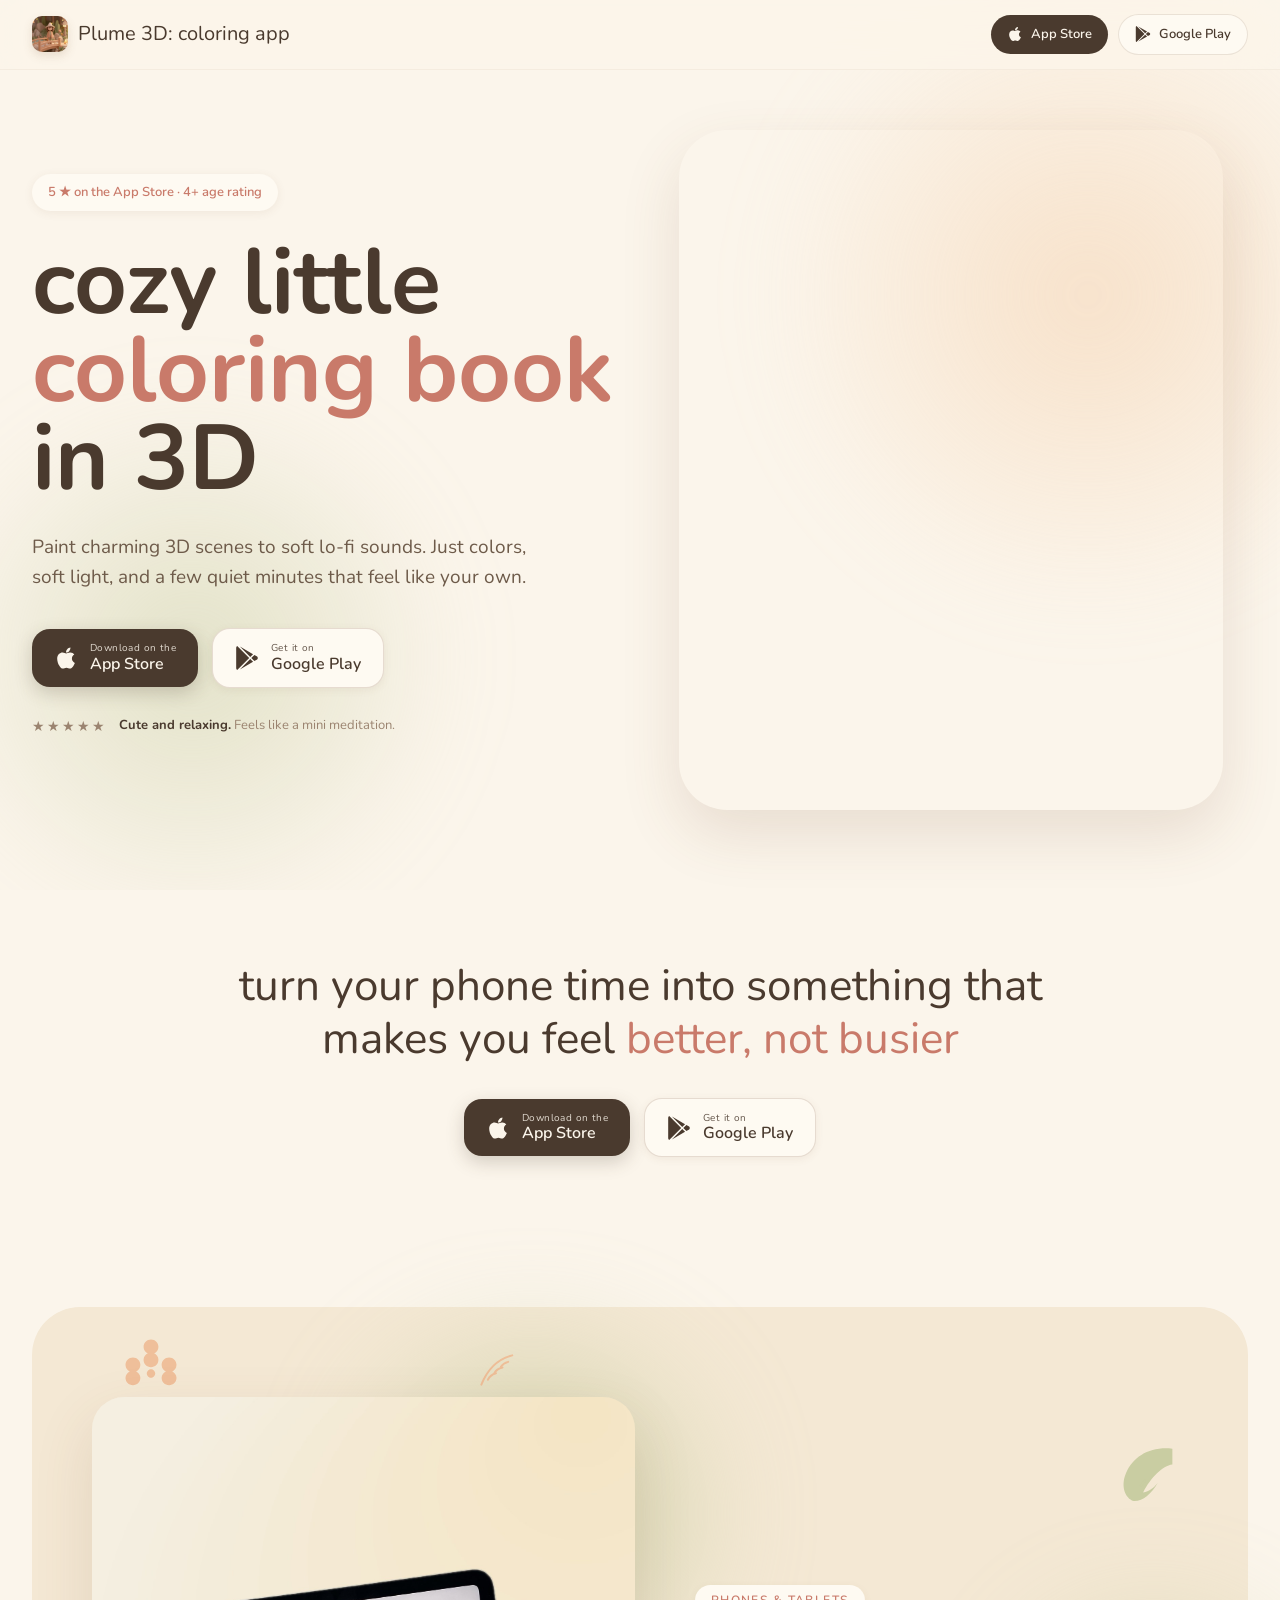
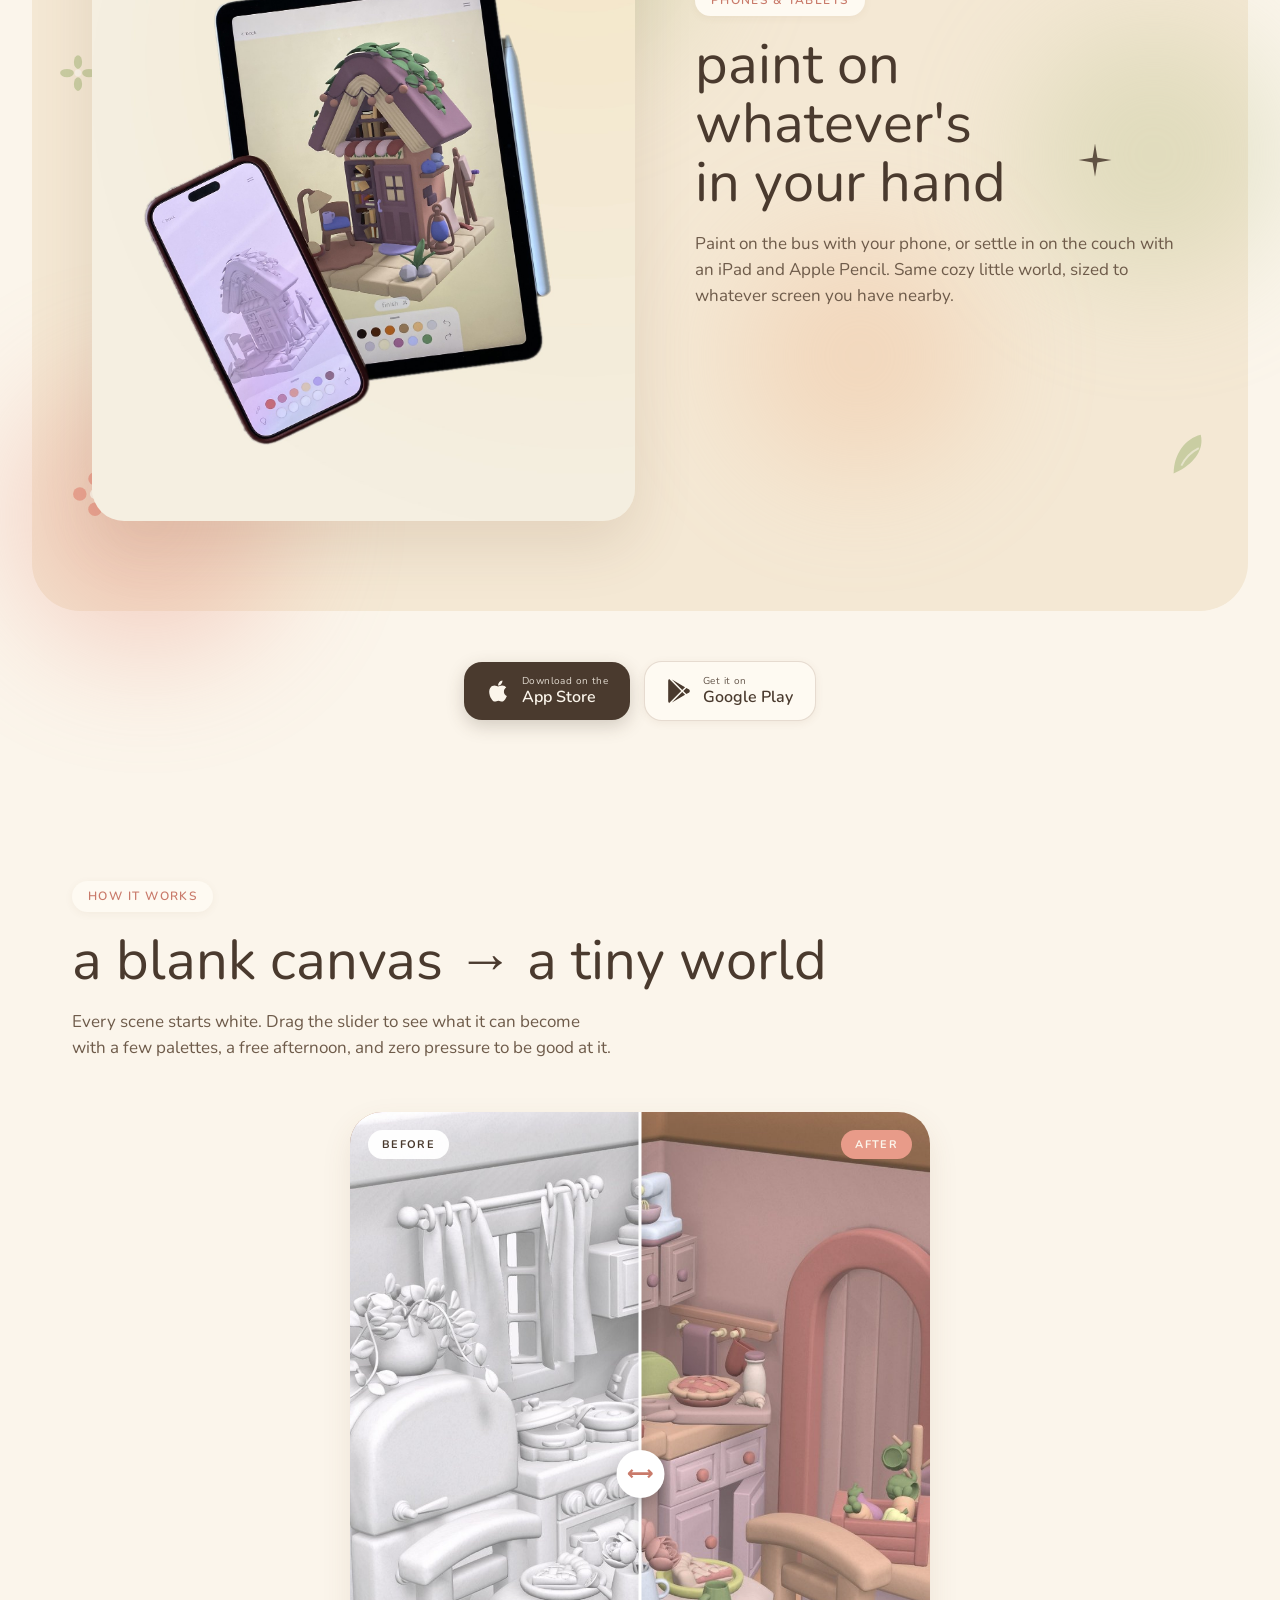
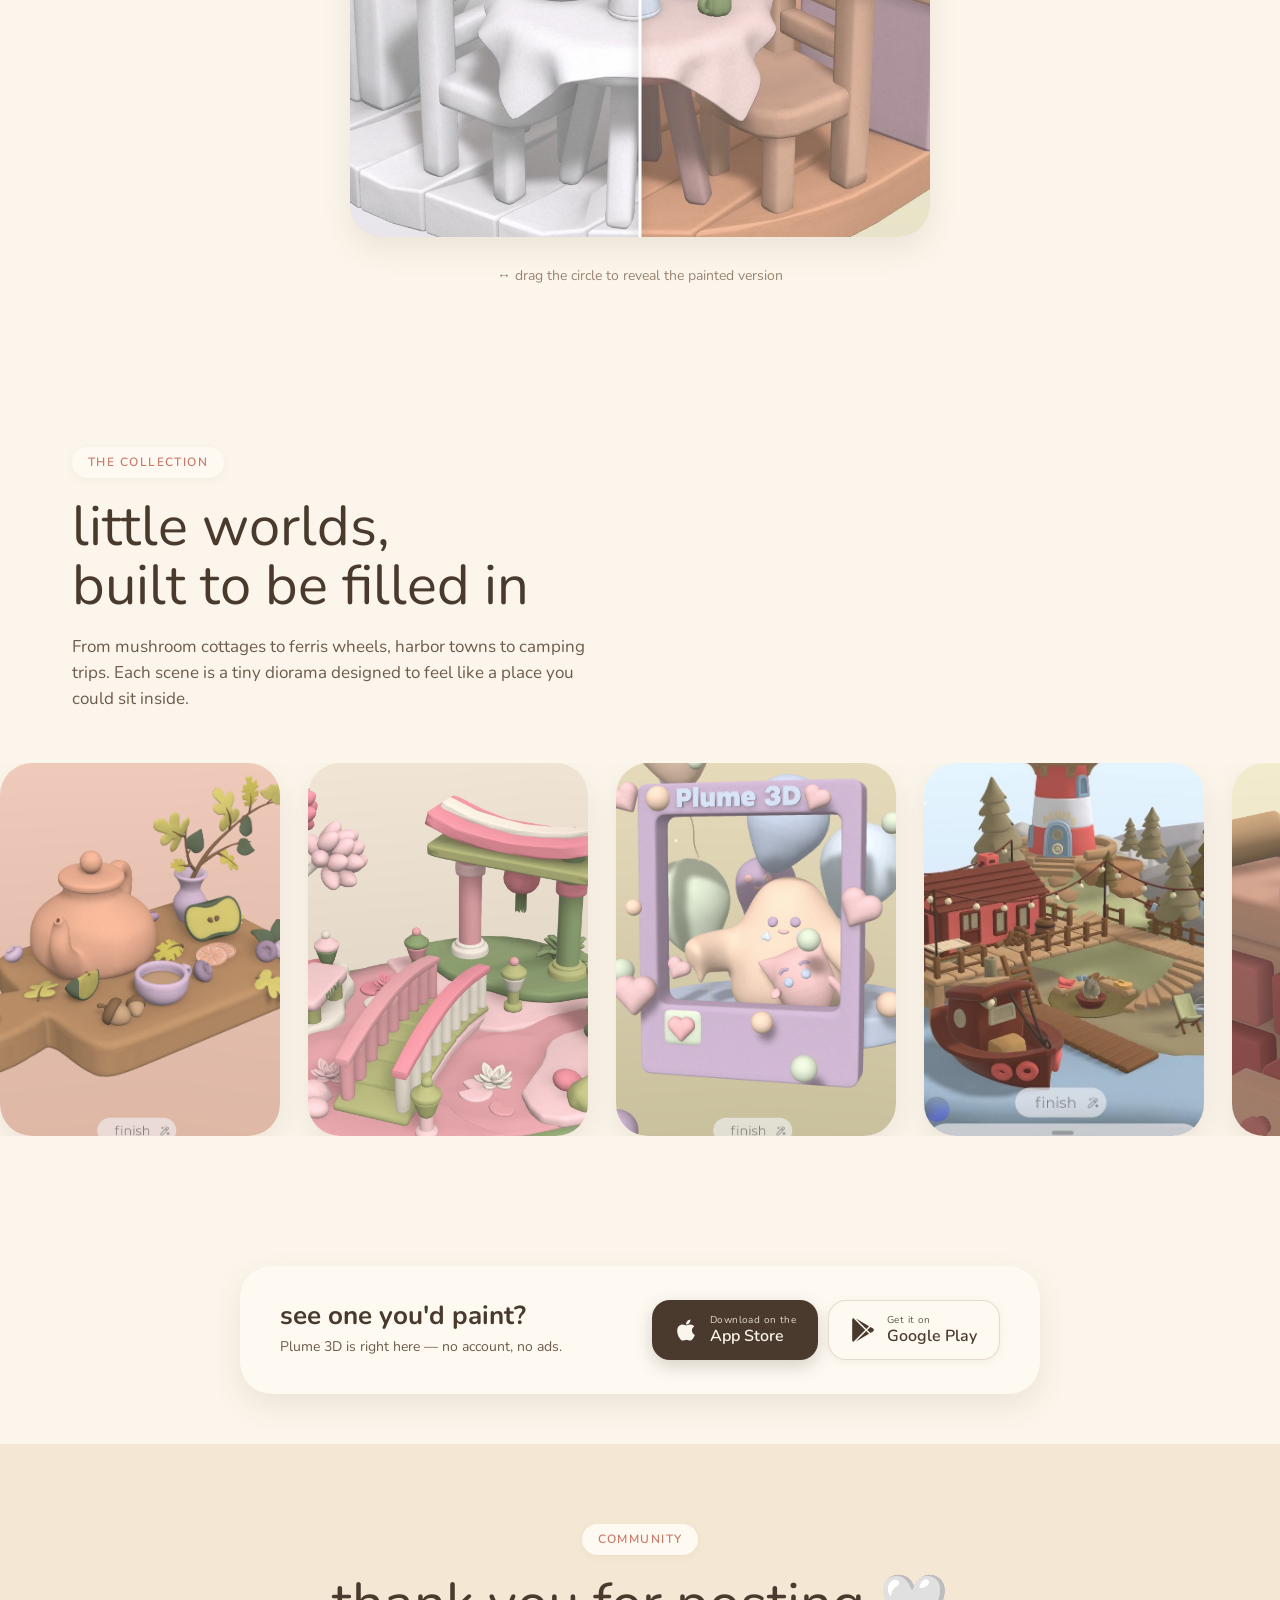
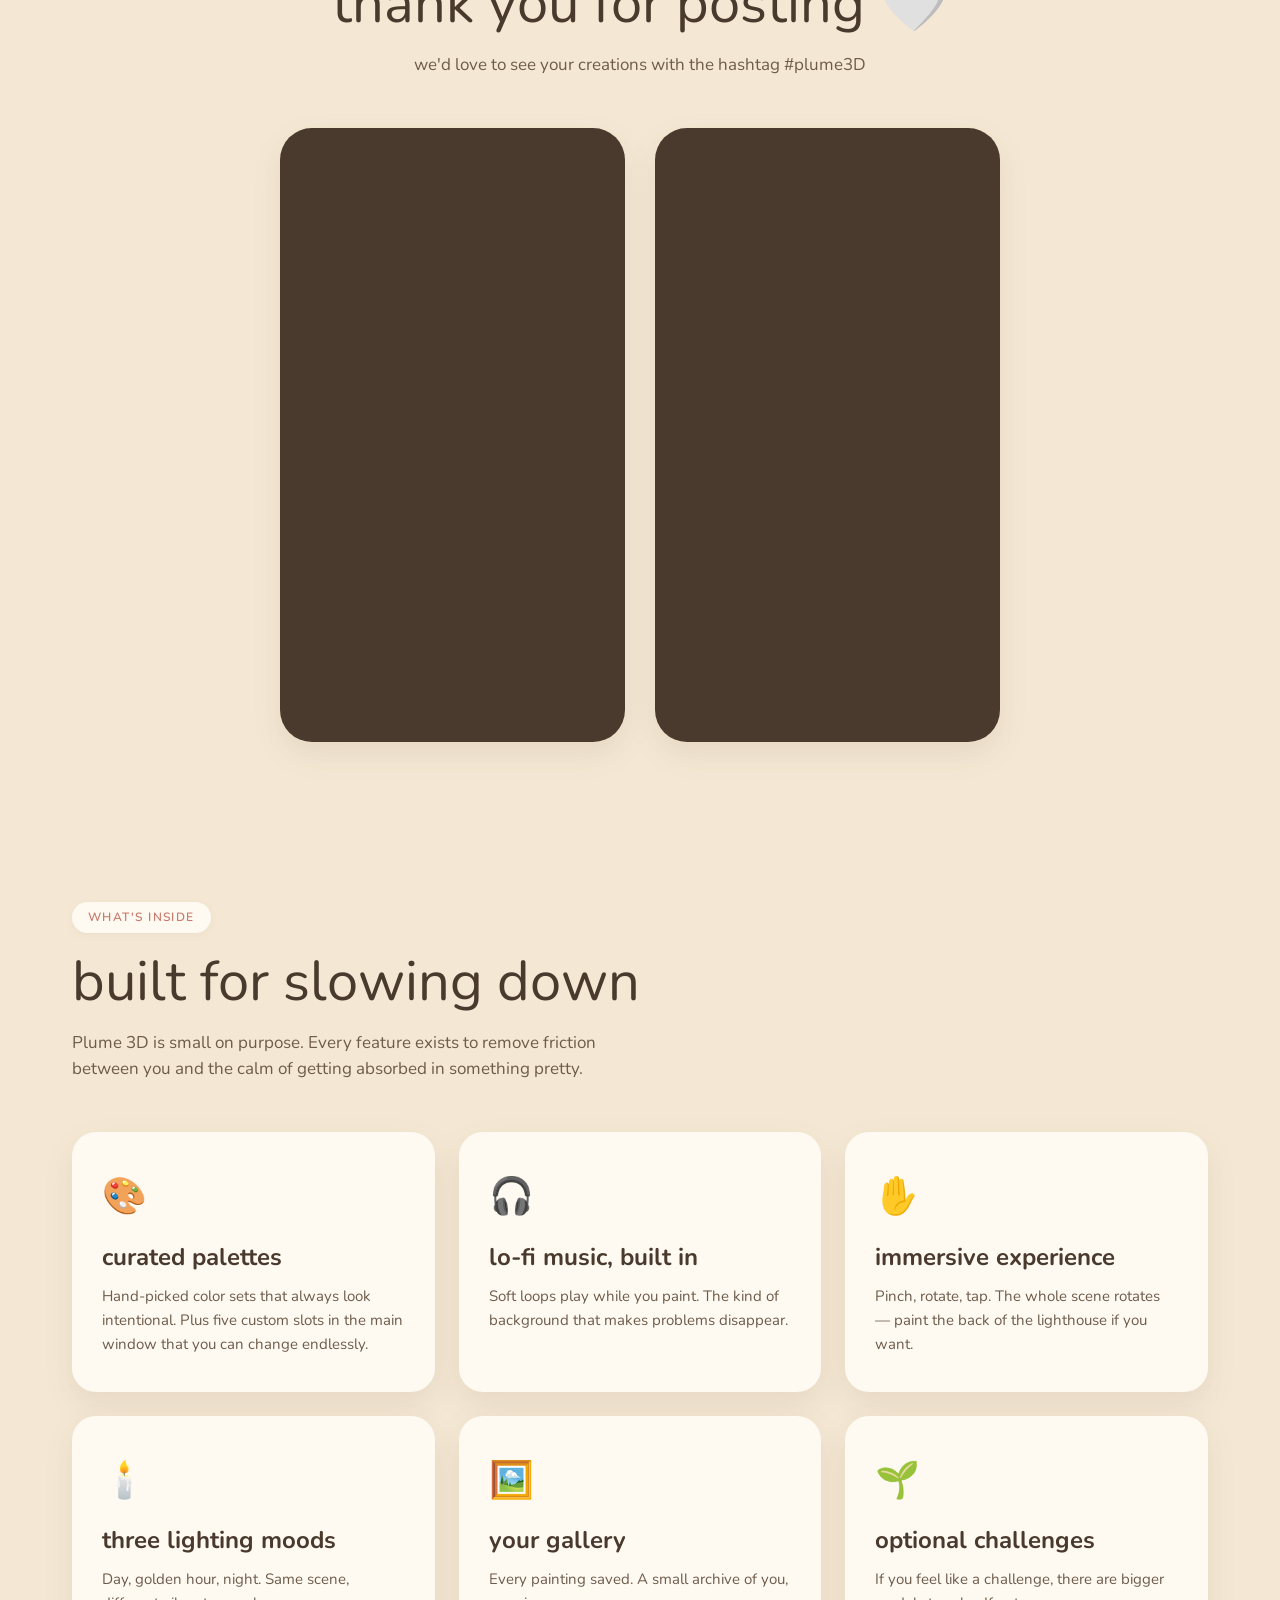
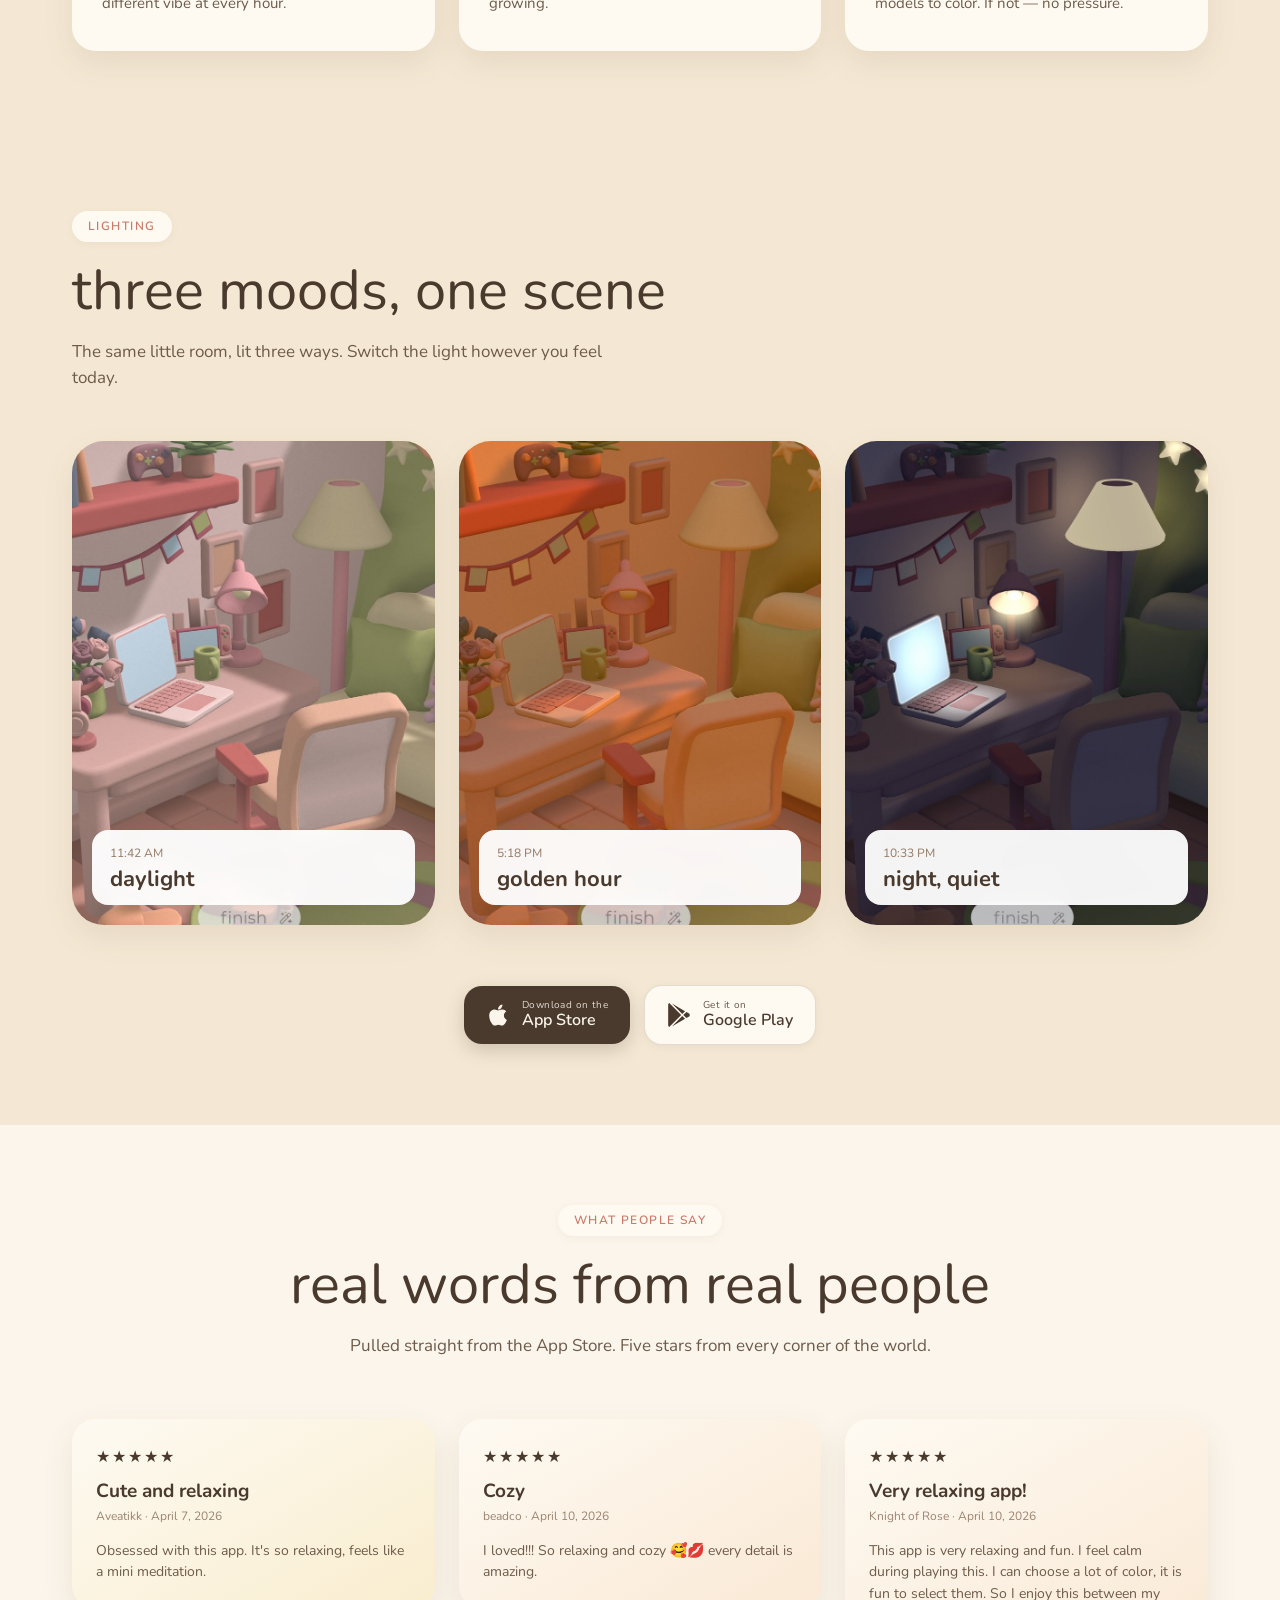
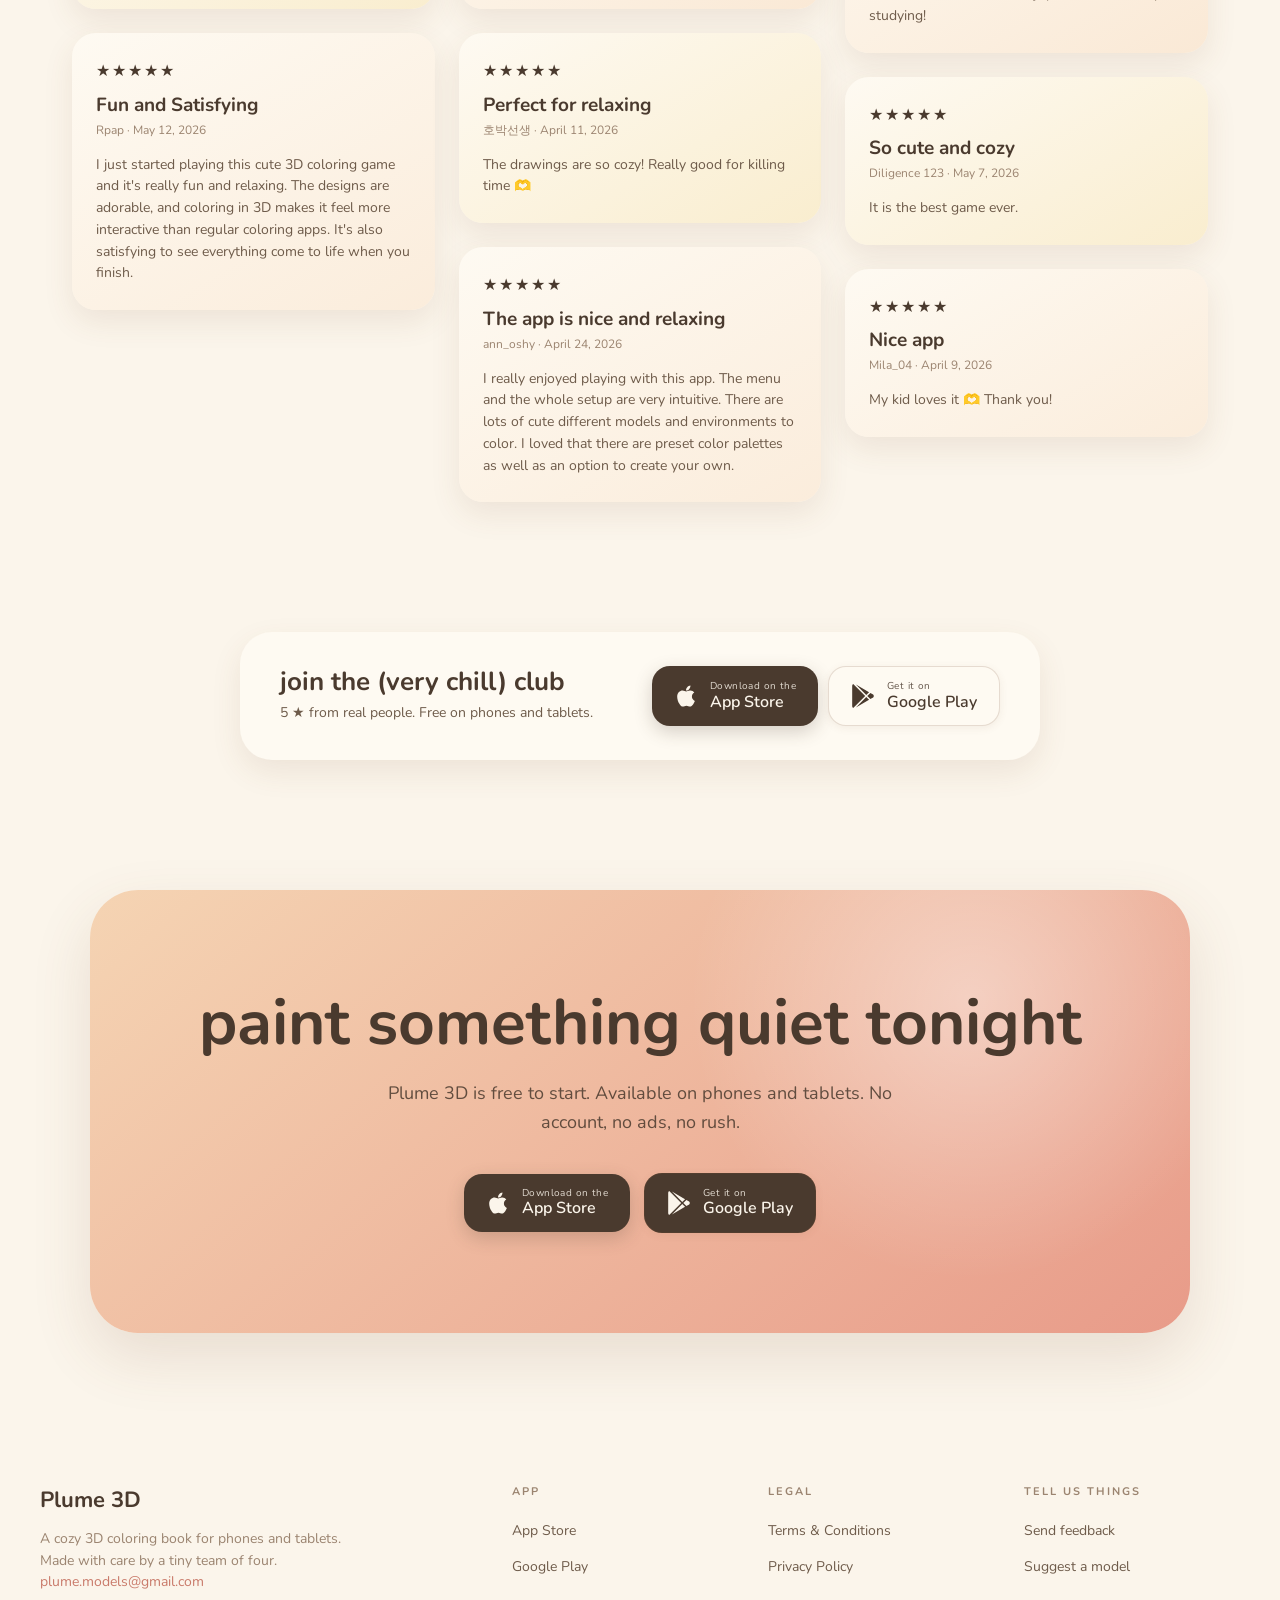
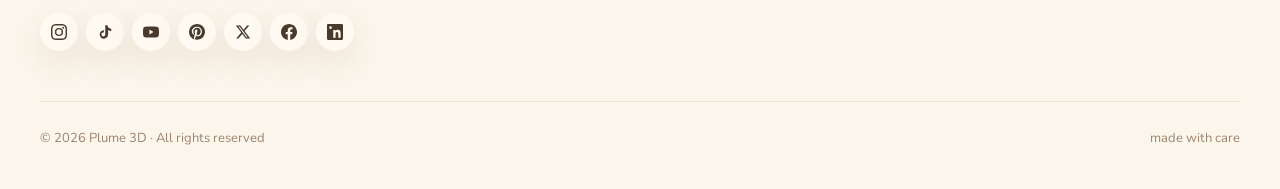
==== commit db3d2c1c: "Restore clickable Google Play links after Android release Android app is live on Google Play, so rev" ====
--- a/index.html
+++ b/index.html
@@ -266,13 +266,6 @@
   }
   .btn-store.btn-store-google:hover { box-shadow: 0 10px 24px rgba(120, 80, 50, 0.18); }
 
-  /* "Coming soon" state — Google Play not live yet */
-  .btn-store-soon, .nav-store-soon { cursor: default; opacity: 0.6; }
-  .btn-store-soon:hover { transform: none; box-shadow: 0 2px 8px rgba(120, 80, 50, 0.08); }
-  .nav-store-soon:hover { transform: none; box-shadow: none; }
-  .footer-soon { color: var(--ink-warm); opacity: 0.55; }
-  .footer-soon em { font-style: normal; }
-
 
 
   .btn-store svg { width: 24px; height: 24px; flex-shrink: 0; }
@@ -1192,9 +1185,9 @@
       <svg viewBox="0 0 384 512" fill="currentColor"><path d="M318.7 268.7c-.2-36.7 16.4-64.4 50-84.8-18.8-26.9-47.2-41.7-84.7-44.6-35.5-2.8-74.3 20.7-88.5 20.7-15 0-49.4-19.7-76.4-19.7C63.3 141.2 4 184.8 4 273.5q0 39.3 14.4 81.2c12.8 36.7 59 126.7 107.2 125.2 25.2-.6 43-17.9 75.8-17.9 31.8 0 48.3 17.9 76.4 17.9 48.6-.7 90.4-82.5 102.6-119.3-65.2-30.7-61.7-90-61.7-91.9zm-56.6-164.2c27.3-32.4 24.8-61.9 24-72.5-24.1 1.4-52 16.4-67.9 34.9-17.5 19.8-27.8 44.3-25.6 71.9 26.1 2 49.9-11.4 69.5-34.3z"/></svg>
       <span>App Store</span>
     </a>
-    <a class="nav-store nav-store-google nav-store-soon" aria-label="Google Play — coming soon">
+    <a href="https://play.google.com/store/apps/details?id=com.plumeplus.plume" class="nav-store nav-store-google" target="_blank" rel="noopener" aria-label="Get it on Google Play">
       <svg viewBox="0 0 512 512" fill="currentColor"><path d="M325.3 234.3 104.6 13l280.8 161.2-60.1 60.1zM47 0C34 6.8 25.3 19.2 25.3 35.3v441.3c0 16.1 8.7 28.5 21.7 35.3l256.6-256L47 0zm425.2 225.6-58.9-34.1-65.7 64.5 65.7 64.5 60.1-34.1c18-14.3 18-46.5-1.2-60.8zM104.6 499 325.3 277.7l60.1 60.1L104.6 499z"/></svg>
-      <span>Coming soon</span>
+      <span>Google Play</span>
     </a>
   </div>
 </nav>
@@ -1223,10 +1216,10 @@
             <strong>App Store</strong>
           </span>
         </a>
-        <a class="btn-store btn-store-google btn-store-soon" aria-label="Google Play — coming soon">
+        <a href="https://play.google.com/store/apps/details?id=com.plumeplus.plume" class="btn-store btn-store-google" target="_blank" rel="noopener" aria-label="Get it on Google Play">
           <svg viewBox="0 0 512 512" fill="currentColor"><path d="M325.3 234.3 104.6 13l280.8 161.2-60.1 60.1zM47 0C34 6.8 25.3 19.2 25.3 35.3v441.3c0 16.1 8.7 28.5 21.7 35.3l256.6-256L47 0zm425.2 225.6-58.9-34.1-65.7 64.5 65.7 64.5 60.1-34.1c18-14.3 18-46.5-1.2-60.8zM104.6 499 325.3 277.7l60.1 60.1L104.6 499z"/></svg>
           <span class="btn-store-text">
-            <small>Coming soon</small>
+            <small>Get it on</small>
             <strong>Google Play</strong>
           </span>
         </a>
@@ -1264,9 +1257,9 @@
       <svg viewBox="0 0 384 512" fill="currentColor"><path d="M318.7 268.7c-.2-36.7 16.4-64.4 50-84.8-18.8-26.9-47.2-41.7-84.7-44.6-35.5-2.8-74.3 20.7-88.5 20.7-15 0-49.4-19.7-76.4-19.7C63.3 141.2 4 184.8 4 273.5q0 39.3 14.4 81.2c12.8 36.7 59 126.7 107.2 125.2 25.2-.6 43-17.9 75.8-17.9 31.8 0 48.3 17.9 76.4 17.9 48.6-.7 90.4-82.5 102.6-119.3-65.2-30.7-61.7-90-61.7-91.9zm-56.6-164.2c27.3-32.4 24.8-61.9 24-72.5-24.1 1.4-52 16.4-67.9 34.9-17.5 19.8-27.8 44.3-25.6 71.9 26.1 2 49.9-11.4 69.5-34.3z"/></svg>
       <span class="btn-store-text"><small>Download on the</small><strong>App Store</strong></span>
     </a>
-    <a class="btn-store btn-store-google btn-store-soon" aria-label="Google Play — coming soon">
+    <a href="https://play.google.com/store/apps/details?id=com.plumeplus.plume" class="btn-store btn-store-google" target="_blank" rel="noopener" aria-label="Get it on Google Play">
       <svg viewBox="0 0 512 512" fill="currentColor"><path d="M325.3 234.3 104.6 13l280.8 161.2-60.1 60.1zM47 0C34 6.8 25.3 19.2 25.3 35.3v441.3c0 16.1 8.7 28.5 21.7 35.3l256.6-256L47 0zm425.2 225.6-58.9-34.1-65.7 64.5 65.7 64.5 60.1-34.1c18-14.3 18-46.5-1.2-60.8zM104.6 499 325.3 277.7l60.1 60.1L104.6 499z"/></svg>
-      <span class="btn-store-text"><small>Coming soon</small><strong>Google Play</strong></span>
+      <span class="btn-store-text"><small>Get it on</small><strong>Google Play</strong></span>
     </a>
   </div>
 </section>
@@ -1336,9 +1329,9 @@
       <svg viewBox="0 0 384 512" fill="currentColor"><path d="M318.7 268.7c-.2-36.7 16.4-64.4 50-84.8-18.8-26.9-47.2-41.7-84.7-44.6-35.5-2.8-74.3 20.7-88.5 20.7-15 0-49.4-19.7-76.4-19.7C63.3 141.2 4 184.8 4 273.5q0 39.3 14.4 81.2c12.8 36.7 59 126.7 107.2 125.2 25.2-.6 43-17.9 75.8-17.9 31.8 0 48.3 17.9 76.4 17.9 48.6-.7 90.4-82.5 102.6-119.3-65.2-30.7-61.7-90-61.7-91.9zm-56.6-164.2c27.3-32.4 24.8-61.9 24-72.5-24.1 1.4-52 16.4-67.9 34.9-17.5 19.8-27.8 44.3-25.6 71.9 26.1 2 49.9-11.4 69.5-34.3z"/></svg>
       <span class="btn-store-text"><small>Download on the</small><strong>App Store</strong></span>
     </a>
-    <a class="btn-store btn-store-google btn-store-soon" aria-label="Google Play — coming soon">
+    <a href="https://play.google.com/store/apps/details?id=com.plumeplus.plume" class="btn-store btn-store-google" target="_blank" rel="noopener" aria-label="Get it on Google Play">
       <svg viewBox="0 0 512 512" fill="currentColor"><path d="M325.3 234.3 104.6 13l280.8 161.2-60.1 60.1zM47 0C34 6.8 25.3 19.2 25.3 35.3v441.3c0 16.1 8.7 28.5 21.7 35.3l256.6-256L47 0zm425.2 225.6-58.9-34.1-65.7 64.5 65.7 64.5 60.1-34.1c18-14.3 18-46.5-1.2-60.8zM104.6 499 325.3 277.7l60.1 60.1L104.6 499z"/></svg>
-      <span class="btn-store-text"><small>Coming soon</small><strong>Google Play</strong></span>
+      <span class="btn-store-text"><small>Get it on</small><strong>Google Play</strong></span>
     </a>
   </div>
 </section>
@@ -1430,9 +1423,9 @@
         <svg viewBox="0 0 384 512" fill="currentColor"><path d="M318.7 268.7c-.2-36.7 16.4-64.4 50-84.8-18.8-26.9-47.2-41.7-84.7-44.6-35.5-2.8-74.3 20.7-88.5 20.7-15 0-49.4-19.7-76.4-19.7C63.3 141.2 4 184.8 4 273.5q0 39.3 14.4 81.2c12.8 36.7 59 126.7 107.2 125.2 25.2-.6 43-17.9 75.8-17.9 31.8 0 48.3 17.9 76.4 17.9 48.6-.7 90.4-82.5 102.6-119.3-65.2-30.7-61.7-90-61.7-91.9zm-56.6-164.2c27.3-32.4 24.8-61.9 24-72.5-24.1 1.4-52 16.4-67.9 34.9-17.5 19.8-27.8 44.3-25.6 71.9 26.1 2 49.9-11.4 69.5-34.3z"/></svg>
         <span class="btn-store-text"><small>Download on the</small><strong>App Store</strong></span>
       </a>
-      <a class="btn-store btn-store-google btn-store-soon" aria-label="Google Play — coming soon">
+      <a href="https://play.google.com/store/apps/details?id=com.plumeplus.plume" class="btn-store btn-store-google" target="_blank" rel="noopener" aria-label="Get it on Google Play">
         <svg viewBox="0 0 512 512" fill="currentColor"><path d="M325.3 234.3 104.6 13l280.8 161.2-60.1 60.1zM47 0C34 6.8 25.3 19.2 25.3 35.3v441.3c0 16.1 8.7 28.5 21.7 35.3l256.6-256L47 0zm425.2 225.6-58.9-34.1-65.7 64.5 65.7 64.5 60.1-34.1c18-14.3 18-46.5-1.2-60.8zM104.6 499 325.3 277.7l60.1 60.1L104.6 499z"/></svg>
-        <span class="btn-store-text"><small>Coming soon</small><strong>Google Play</strong></span>
+        <span class="btn-store-text"><small>Get it on</small><strong>Google Play</strong></span>
       </a>
     </div>
   </div>
@@ -1541,9 +1534,9 @@
         <svg viewBox="0 0 384 512" fill="currentColor"><path d="M318.7 268.7c-.2-36.7 16.4-64.4 50-84.8-18.8-26.9-47.2-41.7-84.7-44.6-35.5-2.8-74.3 20.7-88.5 20.7-15 0-49.4-19.7-76.4-19.7C63.3 141.2 4 184.8 4 273.5q0 39.3 14.4 81.2c12.8 36.7 59 126.7 107.2 125.2 25.2-.6 43-17.9 75.8-17.9 31.8 0 48.3 17.9 76.4 17.9 48.6-.7 90.4-82.5 102.6-119.3-65.2-30.7-61.7-90-61.7-91.9zm-56.6-164.2c27.3-32.4 24.8-61.9 24-72.5-24.1 1.4-52 16.4-67.9 34.9-17.5 19.8-27.8 44.3-25.6 71.9 26.1 2 49.9-11.4 69.5-34.3z"/></svg>
         <span class="btn-store-text"><small>Download on the</small><strong>App Store</strong></span>
       </a>
-      <a class="btn-store btn-store-google btn-store-soon" aria-label="Google Play — coming soon">
+      <a href="https://play.google.com/store/apps/details?id=com.plumeplus.plume" class="btn-store btn-store-google" target="_blank" rel="noopener" aria-label="Get it on Google Play">
         <svg viewBox="0 0 512 512" fill="currentColor"><path d="M325.3 234.3 104.6 13l280.8 161.2-60.1 60.1zM47 0C34 6.8 25.3 19.2 25.3 35.3v441.3c0 16.1 8.7 28.5 21.7 35.3l256.6-256L47 0zm425.2 225.6-58.9-34.1-65.7 64.5 65.7 64.5 60.1-34.1c18-14.3 18-46.5-1.2-60.8zM104.6 499 325.3 277.7l60.1 60.1L104.6 499z"/></svg>
-        <span class="btn-store-text"><small>Coming soon</small><strong>Google Play</strong></span>
+        <span class="btn-store-text"><small>Get it on</small><strong>Google Play</strong></span>
       </a>
     </div>
   </div>
@@ -1631,9 +1624,9 @@
         <svg viewBox="0 0 384 512" fill="currentColor"><path d="M318.7 268.7c-.2-36.7 16.4-64.4 50-84.8-18.8-26.9-47.2-41.7-84.7-44.6-35.5-2.8-74.3 20.7-88.5 20.7-15 0-49.4-19.7-76.4-19.7C63.3 141.2 4 184.8 4 273.5q0 39.3 14.4 81.2c12.8 36.7 59 126.7 107.2 125.2 25.2-.6 43-17.9 75.8-17.9 31.8 0 48.3 17.9 76.4 17.9 48.6-.7 90.4-82.5 102.6-119.3-65.2-30.7-61.7-90-61.7-91.9zm-56.6-164.2c27.3-32.4 24.8-61.9 24-72.5-24.1 1.4-52 16.4-67.9 34.9-17.5 19.8-27.8 44.3-25.6 71.9 26.1 2 49.9-11.4 69.5-34.3z"/></svg>
         <span class="btn-store-text"><small>Download on the</small><strong>App Store</strong></span>
       </a>
-      <a class="btn-store btn-store-google btn-store-soon" aria-label="Google Play — coming soon">
+      <a href="https://play.google.com/store/apps/details?id=com.plumeplus.plume" class="btn-store btn-store-google" target="_blank" rel="noopener" aria-label="Get it on Google Play">
         <svg viewBox="0 0 512 512" fill="currentColor"><path d="M325.3 234.3 104.6 13l280.8 161.2-60.1 60.1zM47 0C34 6.8 25.3 19.2 25.3 35.3v441.3c0 16.1 8.7 28.5 21.7 35.3l256.6-256L47 0zm425.2 225.6-58.9-34.1-65.7 64.5 65.7 64.5 60.1-34.1c18-14.3 18-46.5-1.2-60.8zM104.6 499 325.3 277.7l60.1 60.1L104.6 499z"/></svg>
-        <span class="btn-store-text"><small>Coming soon</small><strong>Google Play</strong></span>
+        <span class="btn-store-text"><small>Get it on</small><strong>Google Play</strong></span>
       </a>
     </div>
   </div>
@@ -1653,10 +1646,10 @@
             <strong>App Store</strong>
           </span>
         </a>
-        <a class="btn-store btn-store-google btn-store-soon" aria-label="Google Play — coming soon">
+        <a href="https://play.google.com/store/apps/details?id=com.plumeplus.plume" class="btn-store btn-store-google" target="_blank" rel="noopener" aria-label="Get it on Google Play">
           <svg viewBox="0 0 512 512" fill="currentColor"><path d="M325.3 234.3 104.6 13l280.8 161.2-60.1 60.1zM47 0C34 6.8 25.3 19.2 25.3 35.3v441.3c0 16.1 8.7 28.5 21.7 35.3l256.6-256L47 0zm425.2 225.6-58.9-34.1-65.7 64.5 65.7 64.5 60.1-34.1c18-14.3 18-46.5-1.2-60.8zM104.6 499 325.3 277.7l60.1 60.1L104.6 499z"/></svg>
           <span class="btn-store-text">
-            <small>Coming soon</small>
+            <small>Get it on</small>
             <strong>Google Play</strong>
           </span>
         </a>
@@ -1685,7 +1678,7 @@
       <h5>App</h5>
       <ul>
         <li><a href="https://apps.apple.com/ca/app/plume3d-coloring-book/id6753200696" target="_blank" rel="noopener">App Store</a></li>
-        <li><span class="footer-soon">Google Play <em>(coming soon)</em></span></li>
+        <li><a href="https://play.google.com/store/apps/details?id=com.plumeplus.plume" target="_blank" rel="noopener">Google Play</a></li>
       </ul>
     </div>
     <div class="footer-col">
